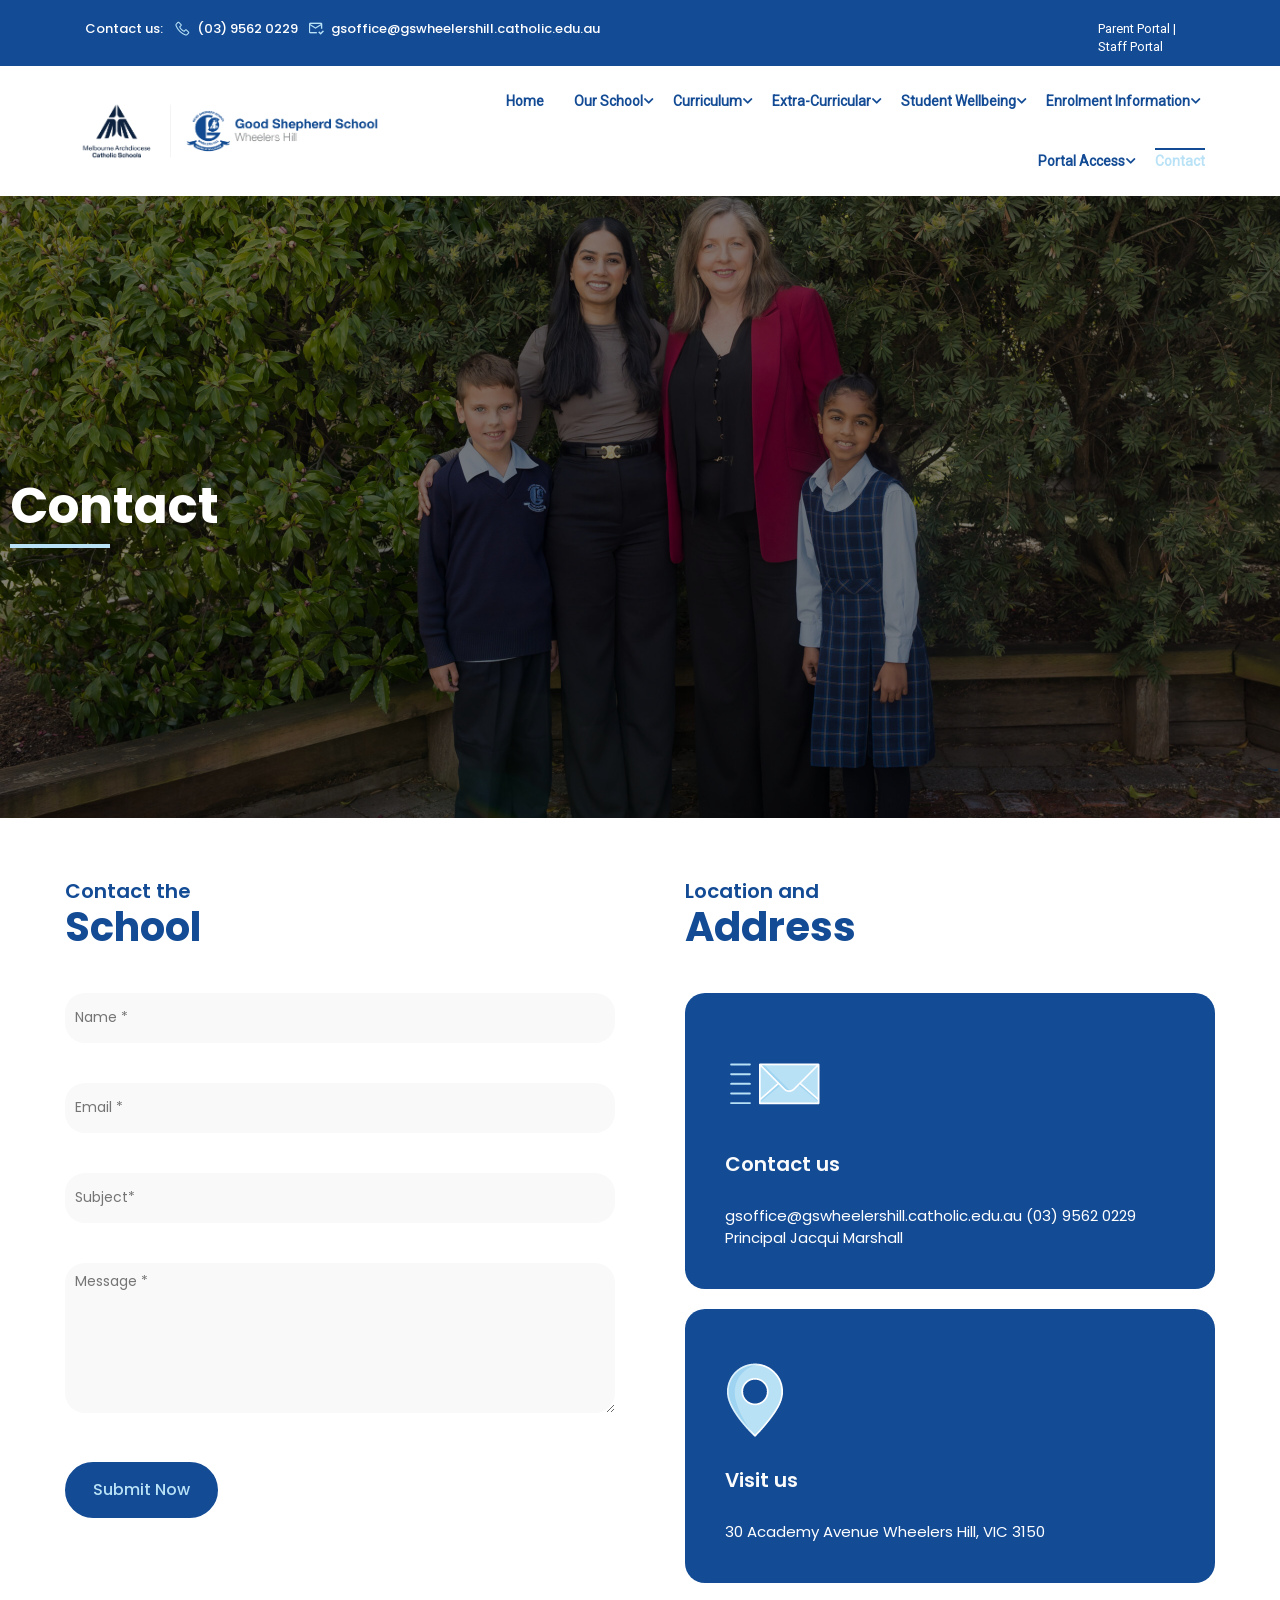
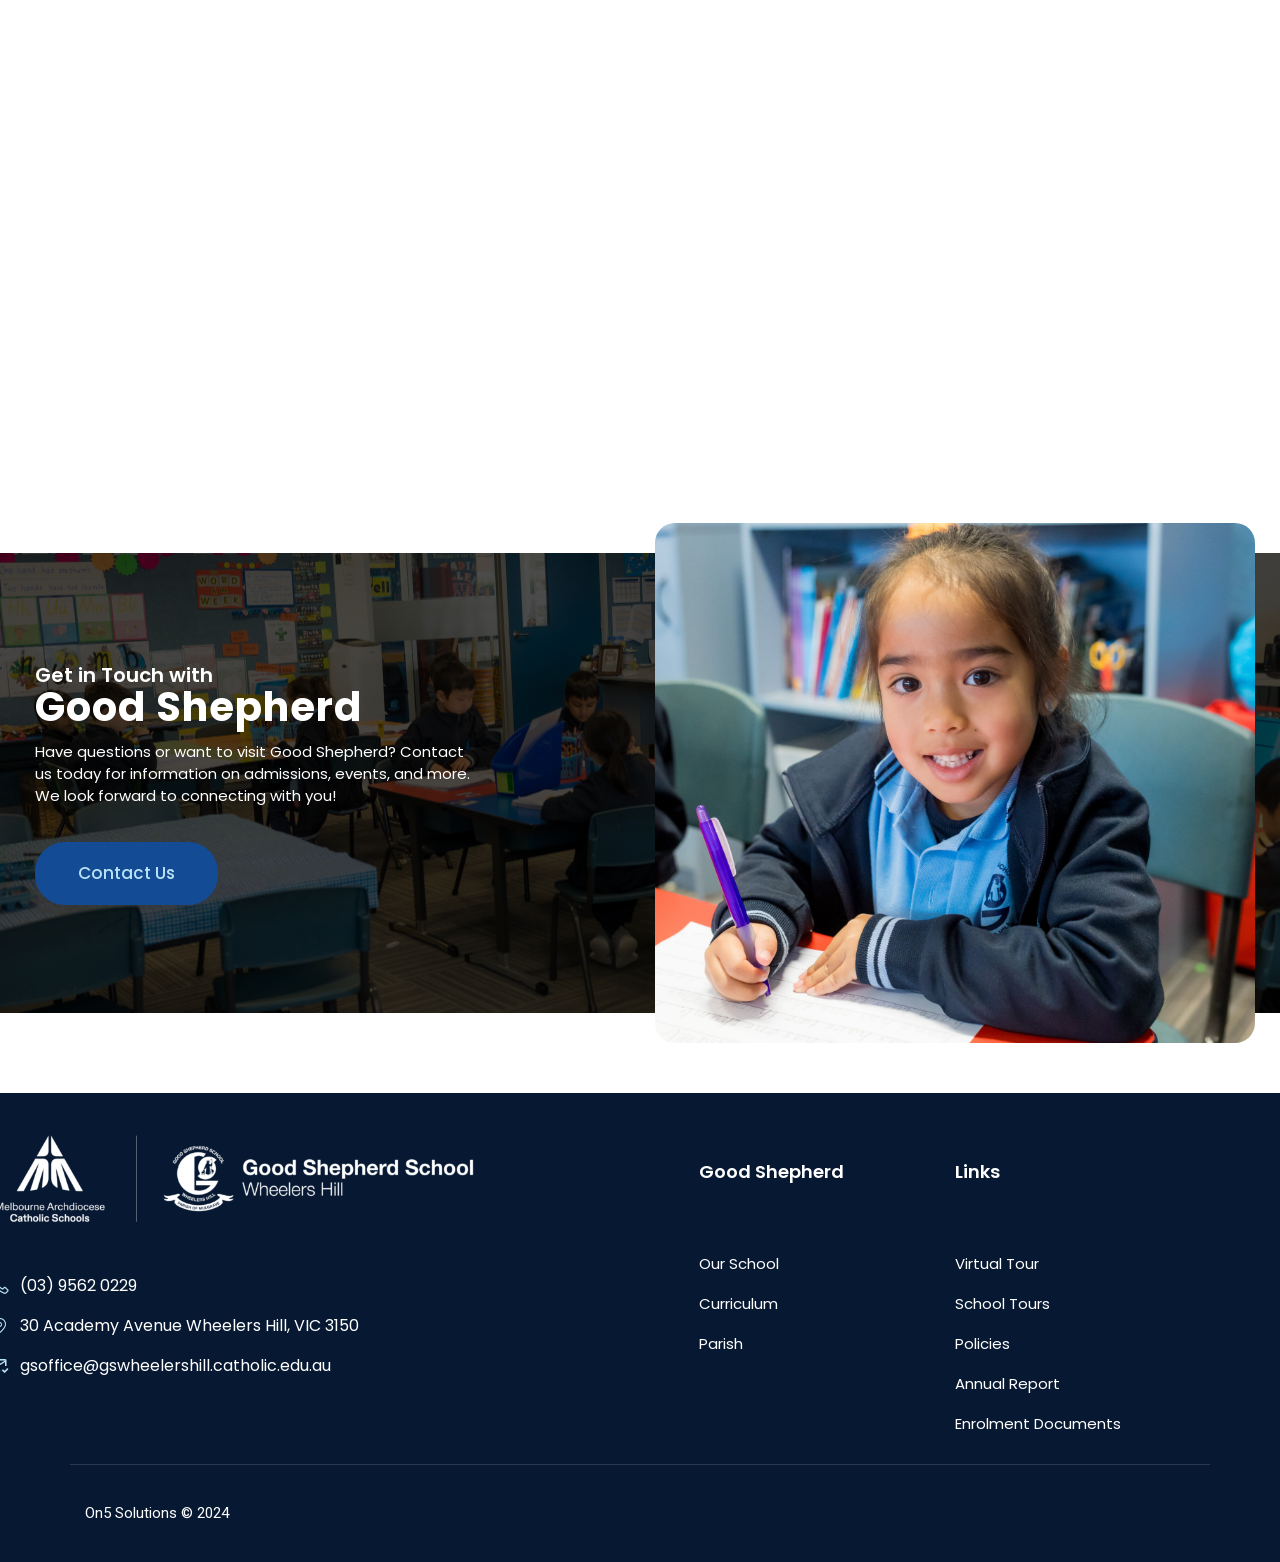
==== contact.html @ cb95f1cb "Good Shepherd PlainPress site: clean URLs, OTP admin, data-driven editor - 8 pages normalized to cle" ====
<!DOCTYPE html><html itemscope itemtype="#" lang="en-AU"><head><meta charset="UTF-8"><meta name="viewport" content="width=device-width, initial-scale=1"><link rel="profile" href="#"><link rel="pingback" href="#.php"><title>Contact &#8211; Good Shepherd Primary School</title><link rel="stylesheet" id="siteground-optimizer-combined-css-393fb88040d11cd6153a8e68733f4ab7" href="assets/downloaded/siteground-optimizer-combined-css-393fb88040d11cd6153a8e68733f4ab7-3c8d0ca4b7.css" media="all" /><meta name='robots' content='noindex, nofollow' /><link rel="alternate" type="application/rss+xml" title="Good Shepherd Primary School &raquo; Feed" href="#/" /><link rel="alternate" type="application/rss+xml" title="Good Shepherd Primary School &raquo; Comments Feed" href="#/feed/" /><link rel="alternate" title="oEmbed (JSON)" type="application/json+oembed" href="#/oembed/1.0/embed?url=https%3A%2F%2Fgoodshep.vic.edu.au%2Fcontact%2F" /><link rel="alternate" title="oEmbed (XML)" type="text/xml+oembed" href="#/oembed/1.0/embed?url=https%3A%2F%2Fgoodshep.vic.edu.au%2Fcontact%2F&#038;format=xml" /> <style id="wp-img-auto-sizes-contain-inline-css"> img:is([sizes=auto i],[sizes^="auto," i]){contain-intrinsic-size:3000px 1500px}
/*# sourceURL=wp-img-auto-sizes-contain-inline-css */ </style> <style id="classic-theme-styles-inline-css"> /*! This file is auto-generated */
.wp-block-button__link{color:#fff;background-color:#32373c;border-radius:9999px;box-shadow:none;text-decoration:none;padding:calc(.667em + 2px) calc(1.333em + 2px);font-size:1.125em}.wp-block-file__button{background:#32373c;color:#fff;text-decoration:none}
/*# sourceURL=/wp-includes/css/classic-themes.min.css */ </style> <style id="global-styles-inline-css"> :root{--wp--preset--aspect-ratio--square: 1;--wp--preset--aspect-ratio--4-3: 4/3;--wp--preset--aspect-ratio--3-4: 3/4;--wp--preset--aspect-ratio--3-2: 3/2;--wp--preset--aspect-ratio--2-3: 2/3;--wp--preset--aspect-ratio--16-9: 16/9;--wp--preset--aspect-ratio--9-16: 9/16;--wp--preset--color--black: #000000;--wp--preset--color--cyan-bluish-gray: #abb8c3;--wp--preset--color--white: #ffffff;--wp--preset--color--pale-pink: #f78da7;--wp--preset--color--vivid-red: #cf2e2e;--wp--preset--color--luminous-vivid-orange: #ff6900;--wp--preset--color--luminous-vivid-amber: #fcb900;--wp--preset--color--light-green-cyan: #7bdcb5;--wp--preset--color--vivid-green-cyan: #00d084;--wp--preset--color--pale-cyan-blue: #8ed1fc;--wp--preset--color--vivid-cyan-blue: #0693e3;--wp--preset--color--vivid-purple: #9b51e0;--wp--preset--color--primary: #134b95;--wp--preset--color--title: #333;--wp--preset--color--sub-title: #999;--wp--preset--color--border-input: #ddd;--wp--preset--gradient--vivid-cyan-blue-to-vivid-purple: linear-gradient(135deg,rgb(6,147,227) 0%,rgb(155,81,224) 100%);--wp--preset--gradient--light-green-cyan-to-vivid-green-cyan: linear-gradient(135deg,rgb(122,220,180) 0%,rgb(0,208,130) 100%);--wp--preset--gradient--luminous-vivid-amber-to-luminous-vivid-orange: linear-gradient(135deg,rgb(252,185,0) 0%,rgb(255,105,0) 100%);--wp--preset--gradient--luminous-vivid-orange-to-vivid-red: linear-gradient(135deg,rgb(255,105,0) 0%,rgb(207,46,46) 100%);--wp--preset--gradient--very-light-gray-to-cyan-bluish-gray: linear-gradient(135deg,rgb(238,238,238) 0%,rgb(169,184,195) 100%);--wp--preset--gradient--cool-to-warm-spectrum: linear-gradient(135deg,rgb(74,234,220) 0%,rgb(151,120,209) 20%,rgb(207,42,186) 40%,rgb(238,44,130) 60%,rgb(251,105,98) 80%,rgb(254,248,76) 100%);--wp--preset--gradient--blush-light-purple: linear-gradient(135deg,rgb(255,206,236) 0%,rgb(152,150,240) 100%);--wp--preset--gradient--blush-bordeaux: linear-gradient(135deg,rgb(254,205,165) 0%,rgb(254,45,45) 50%,rgb(107,0,62) 100%);--wp--preset--gradient--luminous-dusk: linear-gradient(135deg,rgb(255,203,112) 0%,rgb(199,81,192) 50%,rgb(65,88,208) 100%);--wp--preset--gradient--pale-ocean: linear-gradient(135deg,rgb(255,245,203) 0%,rgb(182,227,212) 50%,rgb(51,167,181) 100%);--wp--preset--gradient--electric-grass: linear-gradient(135deg,rgb(202,248,128) 0%,rgb(113,206,126) 100%);--wp--preset--gradient--midnight: linear-gradient(135deg,rgb(2,3,129) 0%,rgb(40,116,252) 100%);--wp--preset--font-size--small: 13px;--wp--preset--font-size--medium: 20px;--wp--preset--font-size--large: 28px;--wp--preset--font-size--x-large: 42px;--wp--preset--font-size--normal: 15px;--wp--preset--font-size--huge: 36px;--wp--preset--spacing--20: 0.44rem;--wp--preset--spacing--30: 0.67rem;--wp--preset--spacing--40: 1rem;--wp--preset--spacing--50: 1.5rem;--wp--preset--spacing--60: 2.25rem;--wp--preset--spacing--70: 3.38rem;--wp--preset--spacing--80: 5.06rem;--wp--preset--shadow--natural: 6px 6px 9px rgba(0, 0, 0, 0.2);--wp--preset--shadow--deep: 12px 12px 50px rgba(0, 0, 0, 0.4);--wp--preset--shadow--sharp: 6px 6px 0px rgba(0, 0, 0, 0.2);--wp--preset--shadow--outlined: 6px 6px 0px -3px rgb(255, 255, 255), 6px 6px rgb(0, 0, 0);--wp--preset--shadow--crisp: 6px 6px 0px rgb(0, 0, 0);}:where(body) { margin: 0; }:where(.is-layout-flex){gap: 0.5em;}:where(.is-layout-grid){gap: 0.5em;}body .is-layout-flex{display: flex;}.is-layout-flex{flex-wrap: wrap;align-items: center;}.is-layout-flex > :is(*, div){margin: 0;}body .is-layout-grid{display: grid;}.is-layout-grid > :is(*, div){margin: 0;}body{padding-top: 0px;padding-right: 0px;padding-bottom: 0px;padding-left: 0px;}:root :where(.wp-element-button, .wp-block-button__link){background-color: #32373c;border-width: 0;color: #fff;font-family: inherit;font-size: inherit;font-style: inherit;font-weight: inherit;letter-spacing: inherit;line-height: inherit;padding-top: calc(0.667em + 2px);padding-right: calc(1.333em + 2px);padding-bottom: calc(0.667em + 2px);padding-left: calc(1.333em + 2px);text-decoration: none;text-transform: inherit;}.has-black-color{color: var(--wp--preset--color--black) !important;}.has-cyan-bluish-gray-color{color: var(--wp--preset--color--cyan-bluish-gray) !important;}.has-white-color{color: var(--wp--preset--color--white) !important;}.has-pale-pink-color{color: var(--wp--preset--color--pale-pink) !important;}.has-vivid-red-color{color: var(--wp--preset--color--vivid-red) !important;}.has-luminous-vivid-orange-color{color: var(--wp--preset--color--luminous-vivid-orange) !important;}.has-luminous-vivid-amber-color{color: var(--wp--preset--color--luminous-vivid-amber) !important;}.has-light-green-cyan-color{color: var(--wp--preset--color--light-green-cyan) !important;}.has-vivid-green-cyan-color{color: var(--wp--preset--color--vivid-green-cyan) !important;}.has-pale-cyan-blue-color{color: var(--wp--preset--color--pale-cyan-blue) !important;}.has-vivid-cyan-blue-color{color: var(--wp--preset--color--vivid-cyan-blue) !important;}.has-vivid-purple-color{color: var(--wp--preset--color--vivid-purple) !important;}.has-primary-color{color: var(--wp--preset--color--primary) !important;}.has-title-color{color: var(--wp--preset--color--title) !important;}.has-sub-title-color{color: var(--wp--preset--color--sub-title) !important;}.has-border-input-color{color: var(--wp--preset--color--border-input) !important;}.has-black-background-color{background-color: var(--wp--preset--color--black) !important;}.has-cyan-bluish-gray-background-color{background-color: var(--wp--preset--color--cyan-bluish-gray) !important;}.has-white-background-color{background-color: var(--wp--preset--color--white) !important;}.has-pale-pink-background-color{background-color: var(--wp--preset--color--pale-pink) !important;}.has-vivid-red-background-color{background-color: var(--wp--preset--color--vivid-red) !important;}.has-luminous-vivid-orange-background-color{background-color: var(--wp--preset--color--luminous-vivid-orange) !important;}.has-luminous-vivid-amber-background-color{background-color: var(--wp--preset--color--luminous-vivid-amber) !important;}.has-light-green-cyan-background-color{background-color: var(--wp--preset--color--light-green-cyan) !important;}.has-vivid-green-cyan-background-color{background-color: var(--wp--preset--color--vivid-green-cyan) !important;}.has-pale-cyan-blue-background-color{background-color: var(--wp--preset--color--pale-cyan-blue) !important;}.has-vivid-cyan-blue-background-color{background-color: var(--wp--preset--color--vivid-cyan-blue) !important;}.has-vivid-purple-background-color{background-color: var(--wp--preset--color--vivid-purple) !important;}.has-primary-background-color{background-color: var(--wp--preset--color--primary) !important;}.has-title-background-color{background-color: var(--wp--preset--color--title) !important;}.has-sub-title-background-color{background-color: var(--wp--preset--color--sub-title) !important;}.has-border-input-background-color{background-color: var(--wp--preset--color--border-input) !important;}.has-black-border-color{border-color: var(--wp--preset--color--black) !important;}.has-cyan-bluish-gray-border-color{border-color: var(--wp--preset--color--cyan-bluish-gray) !important;}.has-white-border-color{border-color: var(--wp--preset--color--white) !important;}.has-pale-pink-border-color{border-color: var(--wp--preset--color--pale-pink) !important;}.has-vivid-red-border-color{border-color: var(--wp--preset--color--vivid-red) !important;}.has-luminous-vivid-orange-border-color{border-color: var(--wp--preset--color--luminous-vivid-orange) !important;}.has-luminous-vivid-amber-border-color{border-color: var(--wp--preset--color--luminous-vivid-amber) !important;}.has-light-green-cyan-border-color{border-color: var(--wp--preset--color--light-green-cyan) !important;}.has-vivid-green-cyan-border-color{border-color: var(--wp--preset--color--vivid-green-cyan) !important;}.has-pale-cyan-blue-border-color{border-color: var(--wp--preset--color--pale-cyan-blue) !important;}.has-vivid-cyan-blue-border-color{border-color: var(--wp--preset--color--vivid-cyan-blue) !important;}.has-vivid-purple-border-color{border-color: var(--wp--preset--color--vivid-purple) !important;}.has-primary-border-color{border-color: var(--wp--preset--color--primary) !important;}.has-title-border-color{border-color: var(--wp--preset--color--title) !important;}.has-sub-title-border-color{border-color: var(--wp--preset--color--sub-title) !important;}.has-border-input-border-color{border-color: var(--wp--preset--color--border-input) !important;}.has-vivid-cyan-blue-to-vivid-purple-gradient-background{background: var(--wp--preset--gradient--vivid-cyan-blue-to-vivid-purple) !important;}.has-light-green-cyan-to-vivid-green-cyan-gradient-background{background: var(--wp--preset--gradient--light-green-cyan-to-vivid-green-cyan) !important;}.has-luminous-vivid-amber-to-luminous-vivid-orange-gradient-background{background: var(--wp--preset--gradient--luminous-vivid-amber-to-luminous-vivid-orange) !important;}.has-luminous-vivid-orange-to-vivid-red-gradient-background{background: var(--wp--preset--gradient--luminous-vivid-orange-to-vivid-red) !important;}.has-very-light-gray-to-cyan-bluish-gray-gradient-background{background: var(--wp--preset--gradient--very-light-gray-to-cyan-bluish-gray) !important;}.has-cool-to-warm-spectrum-gradient-background{background: var(--wp--preset--gradient--cool-to-warm-spectrum) !important;}.has-blush-light-purple-gradient-background{background: var(--wp--preset--gradient--blush-light-purple) !important;}.has-blush-bordeaux-gradient-background{background: var(--wp--preset--gradient--blush-bordeaux) !important;}.has-luminous-dusk-gradient-background{background: var(--wp--preset--gradient--luminous-dusk) !important;}.has-pale-ocean-gradient-background{background: var(--wp--preset--gradient--pale-ocean) !important;}.has-electric-grass-gradient-background{background: var(--wp--preset--gradient--electric-grass) !important;}.has-midnight-gradient-background{background: var(--wp--preset--gradient--midnight) !important;}.has-small-font-size{font-size: var(--wp--preset--font-size--small) !important;}.has-medium-font-size{font-size: var(--wp--preset--font-size--medium) !important;}.has-large-font-size{font-size: var(--wp--preset--font-size--large) !important;}.has-x-large-font-size{font-size: var(--wp--preset--font-size--x-large) !important;}.has-normal-font-size{font-size: var(--wp--preset--font-size--normal) !important;}.has-huge-font-size{font-size: var(--wp--preset--font-size--huge) !important;}
:root :where(.wp-block-icon svg){width: 24px;}
:where(.wp-block-post-template.is-layout-flex){gap: 1.25em;}:where(.wp-block-post-template.is-layout-grid){gap: 1.25em;}
:where(.wp-block-term-template.is-layout-flex){gap: 1.25em;}:where(.wp-block-term-template.is-layout-grid){gap: 1.25em;}
:where(.wp-block-columns.is-layout-flex){gap: 2em;}:where(.wp-block-columns.is-layout-grid){gap: 2em;}
:root :where(.wp-block-pullquote){font-size: 1.5em;line-height: 1.6;}
/*# sourceURL=global-styles-inline-css */ </style> <style id="elementor-frontend-inline-css"> .elementor-kit-8941{--e-global-color-primary:#134B95;--e-global-color-secondary:#B9E2F6;--e-global-color-text:#000000;--e-global-color-accent:#0F2F5A;--e-global-color-4588661:#A59130;--e-global-color-5f782af:#FFFFFF;--e-global-color-6b28c0b:#000000;--e-global-color-aac5579:#185FAF;}.elementor-kit-8941 e-page-transition{background-color:#FFBC7D;}.elementor-section.elementor-section-boxed > .elementor-container{max-width:1170px;}.e-con{--container-max-width:1170px;}.elementor-widget:not(:last-child){margin-block-end:20px;}.elementor-element{--widgets-spacing:20px 20px;--widgets-spacing-row:20px;--widgets-spacing-column:20px;}{}h1.entry-title{display:var(--page-title-display);}@media(max-width:1024px){.elementor-section.elementor-section-boxed > .elementor-container{max-width:1024px;}.e-con{--container-max-width:1024px;}}@media(max-width:767px){.elementor-section.elementor-section-boxed > .elementor-container{max-width:767px;}.e-con{--container-max-width:767px;}}
.elementor-17527 .elementor-element.elementor-element-d9115ff{--display:flex;--flex-direction:column;--container-widget-width:100%;--container-widget-height:initial;--container-widget-flex-grow:0;--container-widget-align-self:initial;--flex-wrap-mobile:wrap;--overlay-opacity:0.5;}.elementor-17527 .elementor-element.elementor-element-d9115ff:not(.elementor-motion-effects-element-type-background), .elementor-17527 .elementor-element.elementor-element-d9115ff > .elementor-motion-effects-container > .elementor-motion-effects-layer{background-image:url("assets/downloaded/contact-us-scaled-554a78ff8e.jpg");background-position:0px -122px;background-size:cover;}.elementor-17527 .elementor-element.elementor-element-d9115ff::before, .elementor-17527 .elementor-element.elementor-element-d9115ff > .elementor-background-video-container::before, .elementor-17527 .elementor-element.elementor-element-d9115ff > .e-con-inner > .elementor-background-video-container::before, .elementor-17527 .elementor-element.elementor-element-d9115ff > .elementor-background-slideshow::before, .elementor-17527 .elementor-element.elementor-element-d9115ff > .e-con-inner > .elementor-background-slideshow::before, .elementor-17527 .elementor-element.elementor-element-d9115ff > .elementor-motion-effects-container > .elementor-motion-effects-layer::before{background-color:#000000;--background-overlay:'';}.elementor-17527 .elementor-element.elementor-element-75bba61 > .elementor-widget-container{margin:0px 0px 260px 0px;padding:260px 0px 0px 0px;}.elementor-17527 .elementor-element.elementor-element-75bba61 .sc_heading .title{font-family:"Poppins", Sans-serif;font-size:50px;font-weight:700;}.elementor-17527 .elementor-element.elementor-element-75bba61 .sc_heading .title,.elementor-17527 .elementor-element.elementor-element-75bba61 .sc_heading .clone{color:#FFFFFF;}.elementor-17527 .elementor-element.elementor-element-75bba61 .sc_heading .title .thim-color{color:#C72027;}.elementor-17527 .elementor-element.elementor-element-75bba61 .sc_heading .line{width:100px;height:4px;background-color:var( --e-global-color-secondary );}.elementor-17527 .elementor-element.elementor-element-2af9aac{--display:flex;--flex-direction:row;--container-widget-width:initial;--container-widget-height:100%;--container-widget-flex-grow:1;--container-widget-align-self:stretch;--flex-wrap-mobile:wrap;--gap:0px 50px;--row-gap:0px;--column-gap:50px;--margin-top:40px;--margin-bottom:0px;--margin-left:0px;--margin-right:0px;}.elementor-17527 .elementor-element.elementor-element-462f353{--display:flex;--flex-direction:column;--container-widget-width:100%;--container-widget-height:initial;--container-widget-flex-grow:0;--container-widget-align-self:initial;--flex-wrap-mobile:wrap;}.elementor-17527 .elementor-element.elementor-element-462f353.e-con{--flex-grow:0;--flex-shrink:0;}.elementor-widget-heading .elementor-heading-title{line-height:var( --e-global-typography-primary-line-height );color:var( --e-global-color-primary );}.elementor-17527 .elementor-element.elementor-element-828029a .elementor-heading-title{font-family:"Poppins", Sans-serif;font-size:20px;font-weight:600;line-height:1.3em;}.elementor-17527 .elementor-element.elementor-element-a2f0b1f > .elementor-widget-container{margin:-23px 0px 20px 0px;}.elementor-17527 .elementor-element.elementor-element-a2f0b1f .elementor-heading-title{font-family:"Poppins", Sans-serif;font-size:40px;font-weight:700;line-height:1.3em;color:var( --e-global-color-primary );}.elementor-17527 .elementor-element.elementor-element-86a629c .jeg-elementor-kit.jkit-contact-form-7{text-align:left;}.elementor-17527 .elementor-element.elementor-element-86a629c .jeg-elementor-kit.jkit-contact-form-7 form label{text-align:left;max-width:380px;}.elementor-17527 .elementor-element.elementor-element-86a629c .jeg-elementor-kit.jkit-contact-form-7 form input:not([type=submit]):not([type=checkbox]):not([type=radio]), .elementor-17527 .elementor-element.elementor-element-86a629c .jeg-elementor-kit.jkit-contact-form-7 form select{height:50px;}.elementor-17527 .elementor-element.elementor-element-86a629c .jeg-elementor-kit.jkit-contact-form-7 form textarea{height:150px;}.elementor-17527 .elementor-element.elementor-element-86a629c .jeg-elementor-kit.jkit-contact-form-7 form input:not([type=submit]):not([type=checkbox]):not([type=radio])::placeholder, .elementor-17527 .elementor-element.elementor-element-86a629c .jeg-elementor-kit.jkit-contact-form-7 form textarea::placeholder, .elementor-17527 .elementor-element.elementor-element-86a629c .jeg-elementor-kit.jkit-contact-form-7 form select::placeholder{font-size:14px;}.elementor-17527 .elementor-element.elementor-element-e43db11{--display:flex;--flex-direction:column;--container-widget-width:100%;--container-widget-height:initial;--container-widget-flex-grow:0;--container-widget-align-self:initial;--flex-wrap-mobile:wrap;}.elementor-17527 .elementor-element.elementor-element-8fc7cde > .elementor-widget-container{margin:0px 0px 0px 0px;}.elementor-17527 .elementor-element.elementor-element-8fc7cde{text-align:start;}.elementor-17527 .elementor-element.elementor-element-8fc7cde .elementor-heading-title{font-family:"Poppins", Sans-serif;font-size:20px;font-weight:600;line-height:1.3em;}.elementor-17527 .elementor-element.elementor-element-254738e > .elementor-widget-container{margin:-23px 0px 20px 0px;}.elementor-17527 .elementor-element.elementor-element-254738e{text-align:start;}.elementor-17527 .elementor-element.elementor-element-254738e .elementor-heading-title{font-family:"Poppins", Sans-serif;font-size:40px;font-weight:700;line-height:1.3em;}.elementor-17527 .elementor-element.elementor-element-0c7209b.jkit-equal-height-enable, .elementor-17527 .elementor-element.elementor-element-0c7209b.jkit-equal-height-enable .elementor-widget-container, .elementor-17527 .elementor-element.elementor-element-0c7209b.jkit-equal-height-enable .jeg-elementor-kit.jkit-icon-box, .elementor-17527 .elementor-element.elementor-element-0c7209b.jkit-equal-height-enable .jeg-elementor-kit.jkit-icon-box .jkit-icon-box-wrapper{height:100%;}.elementor-17527 .elementor-element.elementor-element-0c7209b .jeg-elementor-kit.jkit-icon-box .jkit-icon-box-wrapper{background-color:var( --e-global-color-primary );text-align:left;padding:40px 40px 40px 40px;border-style:solid;border-width:0px 0px 0px 0px;border-color:#DDDDDD;border-radius:20px 20px 20px 20px;}.elementor-17527 .elementor-element.elementor-element-0c7209b .jeg-elementor-kit.jkit-icon-box .title{margin:15px 0px 10px 0px;color:#FBFBFB;font-family:"Poppins", Sans-serif;font-size:20px;font-weight:600;}.elementor-17527 .elementor-element.elementor-element-0c7209b .jeg-elementor-kit.jkit-icon-box .icon-box.icon-box-body .icon-box-description{color:#FFFFFF;font-family:"Poppins", Sans-serif;font-size:15px;font-weight:400;line-height:22px;margin:25px 0px 0px 0px;}.elementor-17527 .elementor-element.elementor-element-0c7209b .jeg-elementor-kit.jkit-icon-box .hover-watermark i{font-size:100px;}.elementor-17527 .elementor-element.elementor-element-0c7209b .jeg-elementor-kit.jkit-icon-box .hover-watermark svg{width:100px;}.elementor-17527 .elementor-element.elementor-element-0c7209b .jeg-elementor-kit.jkit-icon-box .icon-box > .icon{color:var( --e-global-color-secondary );margin:0px 0px 20px 0px;height:80px;width:100px;}.elementor-17527 .elementor-element.elementor-element-0c7209b .jeg-elementor-kit.jkit-icon-box .icon-box > .icon svg{fill:var( --e-global-color-secondary );width:60px;}.elementor-17527 .elementor-element.elementor-element-0c7209b .jeg-elementor-kit.jkit-icon-box .icon-box > .icon i{font-size:60px;}.elementor-17527 .elementor-element.elementor-element-c9ad753.jkit-equal-height-enable, .elementor-17527 .elementor-element.elementor-element-c9ad753.jkit-equal-height-enable .elementor-widget-container, .elementor-17527 .elementor-element.elementor-element-c9ad753.jkit-equal-height-enable .jeg-elementor-kit.jkit-icon-box, .elementor-17527 .elementor-element.elementor-element-c9ad753.jkit-equal-height-enable .jeg-elementor-kit.jkit-icon-box .jkit-icon-box-wrapper{height:100%;}.elementor-17527 .elementor-element.elementor-element-c9ad753 .jeg-elementor-kit.jkit-icon-box .jkit-icon-box-wrapper{background-color:var( --e-global-color-primary );text-align:left;padding:40px 40px 40px 40px;border-style:solid;border-width:0px 0px 0px 0px;border-color:#DDDDDD;border-radius:20px 20px 20px 20px;}.elementor-17527 .elementor-element.elementor-element-c9ad753 .jeg-elementor-kit.jkit-icon-box .title{margin:15px 0px 10px 0px;color:#FBFBFB;font-family:"Poppins", Sans-serif;font-size:20px;font-weight:600;}.elementor-17527 .elementor-element.elementor-element-c9ad753 .jeg-elementor-kit.jkit-icon-box .icon-box.icon-box-body .icon-box-description{color:#FFFFFF;font-family:"Poppins", Sans-serif;font-size:15px;font-weight:400;line-height:22px;margin:25px 0px 0px 0px;}.elementor-17527 .elementor-element.elementor-element-c9ad753 .jeg-elementor-kit.jkit-icon-box .hover-watermark i{font-size:100px;}.elementor-17527 .elementor-element.elementor-element-c9ad753 .jeg-elementor-kit.jkit-icon-box .hover-watermark svg{width:100px;}.elementor-17527 .elementor-element.elementor-element-c9ad753 .jeg-elementor-kit.jkit-icon-box .icon-box > .icon{color:var( --e-global-color-secondary );margin:0px 0px 20px -20px;height:80px;width:100px;}.elementor-17527 .elementor-element.elementor-element-c9ad753 .jeg-elementor-kit.jkit-icon-box .icon-box > .icon svg{fill:var( --e-global-color-secondary );width:60px;}.elementor-17527 .elementor-element.elementor-element-c9ad753 .jeg-elementor-kit.jkit-icon-box .icon-box > .icon i{font-size:60px;}.elementor-17527 .elementor-element.elementor-element-443198b{--display:flex;--flex-direction:column;--container-widget-width:100%;--container-widget-height:initial;--container-widget-flex-grow:0;--container-widget-align-self:initial;--flex-wrap-mobile:wrap;--margin-top:30px;--margin-bottom:30px;--margin-left:0px;--margin-right:0px;}.elementor-17527 .elementor-element.elementor-element-20aa3ee iframe{height:400px;}.elementor-17527 .elementor-element.elementor-element-4a8032b:not(.elementor-motion-effects-element-type-background), .elementor-17527 .elementor-element.elementor-element-4a8032b > .elementor-motion-effects-container > .elementor-motion-effects-layer{background-color:#4B4B4B00;background-image:url("assets/downloaded/GetInTouchBanner-scaled-da0276856e.jpg");background-position:center center;background-repeat:no-repeat;background-size:cover;}.elementor-17527 .elementor-element.elementor-element-4a8032b > .elementor-background-overlay{background-color:#000000;opacity:0.7;transition:background 0.3s, border-radius 0.3s, opacity 0.3s;}.elementor-17527 .elementor-element.elementor-element-4a8032b > .elementor-container{max-width:1250px;}.elementor-17527 .elementor-element.elementor-element-4a8032b{transition:background 0.3s, border 0.3s, border-radius 0.3s, box-shadow 0.3s;margin-top:100px;margin-bottom:80px;padding:0px 0px 0px 0px;}.elementor-bc-flex-widget .elementor-17527 .elementor-element.elementor-element-f31a4a2.elementor-column .elementor-widget-wrap{align-items:center;}.elementor-17527 .elementor-element.elementor-element-f31a4a2.elementor-column.elementor-element[data-element_type="column"] > .elementor-widget-wrap.elementor-element-populated{align-content:center;align-items:center;}.elementor-17527 .elementor-element.elementor-element-f31a4a2 > .elementor-element-populated{margin:10px 120px 10px 10px;--e-column-margin-right:120px;--e-column-margin-left:10px;}.elementor-17527 .elementor-element.elementor-element-539281d > .elementor-widget-container{margin:0px 0px -15px 0px;}.elementor-17527 .elementor-element.elementor-element-539281d{text-align:start;}.elementor-17527 .elementor-element.elementor-element-539281d .elementor-heading-title{font-family:"Poppins", Sans-serif;font-size:20px;font-weight:600;color:var( --e-global-color-5f782af );}.elementor-17527 .elementor-element.elementor-element-04a7274 > .elementor-widget-container{margin:0px 0px 0px 0px;}.elementor-17527 .elementor-element.elementor-element-04a7274{text-align:start;}.elementor-17527 .elementor-element.elementor-element-04a7274 .elementor-heading-title{font-family:"Poppins", Sans-serif;font-size:40px;font-weight:700;letter-spacing:1.1px;color:var( --e-global-color-5f782af );}.elementor-widget-text-editor{font-weight:var( --e-global-typography-text-font-weight );color:var( --e-global-color-text );}.elementor-widget-text-editor.elementor-drop-cap-view-stacked .elementor-drop-cap{background-color:var( --e-global-color-primary );}.elementor-widget-text-editor.elementor-drop-cap-view-framed .elementor-drop-cap, .elementor-widget-text-editor.elementor-drop-cap-view-default .elementor-drop-cap{color:var( --e-global-color-primary );border-color:var( --e-global-color-primary );}.elementor-17527 .elementor-element.elementor-element-f870f15{text-align:start;font-family:"Poppins", Sans-serif;font-size:15px;font-weight:400;line-height:22px;color:var( --e-global-color-5f782af );}.elementor-widget-button .elementor-button{background-color:var( --e-global-color-accent );}.elementor-17527 .elementor-element.elementor-element-f430261 .elementor-button{background-color:var( --e-global-color-primary );font-family:"Poppins", Sans-serif;font-size:17px;font-weight:500;fill:var( --e-global-color-secondary );color:var( --e-global-color-secondary );border-style:solid;border-width:3px 3px 3px 3px;border-color:var( --e-global-color-primary );border-radius:30px 30px 30px 30px;padding:20px 40px 20px 40px;}.elementor-17527 .elementor-element.elementor-element-f430261 .elementor-button:hover, .elementor-17527 .elementor-element.elementor-element-f430261 .elementor-button:focus{background-color:var( --e-global-color-secondary );color:var( --e-global-color-primary );}.elementor-17527 .elementor-element.elementor-element-f430261 > .elementor-widget-container{padding:15px 0px 0px 0px;}.elementor-17527 .elementor-element.elementor-element-f430261 .elementor-button:hover svg, .elementor-17527 .elementor-element.elementor-element-f430261 .elementor-button:focus svg{fill:var( --e-global-color-primary );}.elementor-17527 .elementor-element.elementor-element-8598b31 > .elementor-element-populated{transition:background 0.3s, border 0.3s, border-radius 0.3s, box-shadow 0.3s;margin:-30px 10px -30px 40px;--e-column-margin-right:10px;--e-column-margin-left:40px;padding:0px 0px 0px 0px;}.elementor-17527 .elementor-element.elementor-element-8598b31 > .elementor-element-populated > .elementor-background-overlay{transition:background 0.3s, border-radius 0.3s, opacity 0.3s;}.elementor-17527 .elementor-element.elementor-element-5b746a5{margin-top:0px;margin-bottom:0px;z-index:3;}.elementor-17527 .elementor-element.elementor-element-48ab572:not(.elementor-motion-effects-element-type-background) > .elementor-widget-wrap, .elementor-17527 .elementor-element.elementor-element-48ab572 > .elementor-widget-wrap > .elementor-motion-effects-container > .elementor-motion-effects-layer{background-image:url("assets/downloaded/GetInTouchBanner_SmallerTile-scaled-f72836dd6a.jpg");background-position:center right;background-repeat:no-repeat;background-size:cover;}.elementor-17527 .elementor-element.elementor-element-48ab572 > .elementor-element-populated >  .elementor-background-overlay{opacity:0.76;}.elementor-17527 .elementor-element.elementor-element-48ab572 > .elementor-element-populated, .elementor-17527 .elementor-element.elementor-element-48ab572 > .elementor-element-populated > .elementor-background-overlay, .elementor-17527 .elementor-element.elementor-element-48ab572 > .elementor-background-slideshow{border-radius:20px 20px 20px 20px;}.elementor-17527 .elementor-element.elementor-element-48ab572 > .elementor-element-populated{transition:background 0.3s, border 0.3s, border-radius 0.3s, box-shadow 0.3s;padding:100px 70px 100px 70px;}.elementor-17527 .elementor-element.elementor-element-48ab572 > .elementor-element-populated > .elementor-background-overlay{transition:background 0.3s, border-radius 0.3s, opacity 0.3s;}.elementor-17527 .elementor-element.elementor-element-e7f4d9e{--spacer-size:320px;}@media(min-width:768px){.elementor-17527 .elementor-element.elementor-element-d9115ff{--content-width:1275px;}.elementor-17527 .elementor-element.elementor-element-462f353{--width:48.729%;}.elementor-17527 .elementor-element.elementor-element-e43db11{--width:50%;}.elementor-17527 .elementor-element.elementor-element-f31a4a2{width:47.982%;}.elementor-17527 .elementor-element.elementor-element-8598b31{width:52.018%;}}@media(max-width:1024px) and (min-width:768px){.elementor-17527 .elementor-element.elementor-element-f31a4a2{width:100%;}.elementor-17527 .elementor-element.elementor-element-8598b31{width:100%;}}@media(max-width:1024px){.elementor-17527 .elementor-element.elementor-element-d9115ff:not(.elementor-motion-effects-element-type-background), .elementor-17527 .elementor-element.elementor-element-d9115ff > .elementor-motion-effects-container > .elementor-motion-effects-layer{background-position:0px 0px;}.elementor-widget-heading .elementor-heading-title{line-height:var( --e-global-typography-primary-line-height );}.elementor-17527 .elementor-element.elementor-element-4a8032b{margin-top:0px;margin-bottom:0px;padding:0px 10px 80px 10px;}.elementor-17527 .elementor-element.elementor-element-f31a4a2 > .elementor-element-populated{margin:30px 0px 0px 0px;--e-column-margin-right:0px;--e-column-margin-left:0px;padding:40px 40px 0px 10px;}.elementor-17527 .elementor-element.elementor-element-539281d{text-align:center;}.elementor-17527 .elementor-element.elementor-element-04a7274{text-align:center;}.elementor-17527 .elementor-element.elementor-element-f870f15 > .elementor-widget-container{padding:0% 0% 0% 0%;}.elementor-17527 .elementor-element.elementor-element-f870f15{text-align:center;}.elementor-17527 .elementor-element.elementor-element-8598b31 > .elementor-element-populated{margin:-40px 10px 0px 10px;--e-column-margin-right:10px;--e-column-margin-left:10px;}.elementor-17527 .elementor-element.elementor-element-5b746a5{margin-top:0px;margin-bottom:0px;}.elementor-17527 .elementor-element.elementor-element-48ab572 > .elementor-element-populated{padding:80px 0px 80px 0px;}}@media(max-width:767px){.elementor-17527 .elementor-element.elementor-element-d9115ff:not(.elementor-motion-effects-element-type-background), .elementor-17527 .elementor-element.elementor-element-d9115ff > .elementor-motion-effects-container > .elementor-motion-effects-layer{background-position:-337px 0px;}.elementor-17527 .elementor-element.elementor-element-75bba61 > .elementor-widget-container{margin:137px 0px 137px 12px;padding:150px 0px 150px 0px;}.elementor-17527 .elementor-element.elementor-element-75bba61 .sc_heading .title{font-size:35px;}.elementor-widget-heading .elementor-heading-title{line-height:var( --e-global-typography-primary-line-height );}.elementor-17527 .elementor-element.elementor-element-828029a .elementor-heading-title{font-size:18px;}.elementor-17527 .elementor-element.elementor-element-a2f0b1f .elementor-heading-title{font-size:35px;}.elementor-17527 .elementor-element.elementor-element-e43db11{--flex-direction:column;--container-widget-width:100%;--container-widget-height:initial;--container-widget-flex-grow:0;--container-widget-align-self:initial;--flex-wrap-mobile:wrap;--flex-wrap:nowrap;}.elementor-17527 .elementor-element.elementor-element-8fc7cde > .elementor-widget-container{margin:40px 0px 0px 0px;}.elementor-17527 .elementor-element.elementor-element-8fc7cde .elementor-heading-title{font-size:18px;}.elementor-17527 .elementor-element.elementor-element-254738e .elementor-heading-title{font-size:35px;}.elementor-17527 .elementor-element.elementor-element-0c7209b > .elementor-widget-container{margin:0px 0px 0px 0px;padding:0px 0px 0px 0px;}.elementor-17527 .elementor-element.elementor-element-0c7209b .jeg-elementor-kit.jkit-icon-box .jkit-icon-box-wrapper{padding:40px 30px 30px 30px;}.elementor-17527 .elementor-element.elementor-element-0c7209b .jeg-elementor-kit.jkit-icon-box .title{font-size:18px;}.elementor-17527 .elementor-element.elementor-element-0c7209b .jeg-elementor-kit.jkit-icon-box .icon-box.icon-box-body .icon-box-description{font-size:13px;line-height:17px;}.elementor-17527 .elementor-element.elementor-element-0c7209b .jeg-elementor-kit.jkit-icon-box .icon-box > .icon i{font-size:45px;}.elementor-17527 .elementor-element.elementor-element-0c7209b .jeg-elementor-kit.jkit-icon-box .icon-box > .icon svg{width:45px;}.elementor-17527 .elementor-element.elementor-element-0c7209b .jeg-elementor-kit.jkit-icon-box .icon-box > .icon{margin:0px 0px 5px 0px;height:50px;width:50px;}.elementor-17527 .elementor-element.elementor-element-c9ad753 .jeg-elementor-kit.jkit-icon-box .jkit-icon-box-wrapper{padding:40px 30px 30px 30px;}.elementor-17527 .elementor-element.elementor-element-c9ad753 .jeg-elementor-kit.jkit-icon-box .title{font-size:18px;}.elementor-17527 .elementor-element.elementor-element-c9ad753 .jeg-elementor-kit.jkit-icon-box .icon-box.icon-box-body .icon-box-description{font-size:13px;line-height:17px;}.elementor-17527 .elementor-element.elementor-element-c9ad753 .jeg-elementor-kit.jkit-icon-box .icon-box > .icon i{font-size:45px;}.elementor-17527 .elementor-element.elementor-element-c9ad753 .jeg-elementor-kit.jkit-icon-box .icon-box > .icon svg{width:45px;}.elementor-17527 .elementor-element.elementor-element-c9ad753 .jeg-elementor-kit.jkit-icon-box .icon-box > .icon{margin:0px 0px 5px 0px;height:50px;width:50px;}.elementor-17527 .elementor-element.elementor-element-4a8032b{padding:0px 0px 60px 0px;}.elementor-17527 .elementor-element.elementor-element-f31a4a2 > .elementor-element-populated{margin:20px 0px 0px 0px;--e-column-margin-right:0px;--e-column-margin-left:0px;padding:40px 20px 0px 20px;}.elementor-17527 .elementor-element.elementor-element-539281d .elementor-heading-title{font-size:18px;}.elementor-17527 .elementor-element.elementor-element-04a7274 .elementor-heading-title{font-size:35px;}.elementor-17527 .elementor-element.elementor-element-f870f15 > .elementor-widget-container{padding:0px 0px 0px 0px;}.elementor-17527 .elementor-element.elementor-element-f870f15{font-size:13px;line-height:17px;}.elementor-17527 .elementor-element.elementor-element-f430261 .elementor-button{font-size:13px;padding:15px 30px 15px 30px;}.elementor-17527 .elementor-element.elementor-element-8598b31 > .elementor-element-populated{margin:-20px 15px 0px 15px;--e-column-margin-right:15px;--e-column-margin-left:15px;}.elementor-17527 .elementor-element.elementor-element-48ab572 > .elementor-element-populated{margin:40px 0px 0px 0px;--e-column-margin-right:0px;--e-column-margin-left:0px;padding:60px 0px 60px 0px;}.elementor-17527 .elementor-element.elementor-element-e7f4d9e{--spacer-size:110px;}}
@media (min-width: 1025px) {.elementor-element.elementor-element-c9ad753 .jeg-elementor-kit.jkit-icon-box .jkit-icon-box-wrapper { display: block } }@media (min-width: 1025px) {.elementor-element.elementor-element-c9ad753 .jeg-elementor-kit.jkit-icon-box .jkit-icon-box-wrapper .icon-box.icon-box-header { margin-right: unset; margin-left: unset; } }
/*# sourceURL=elementor-frontend-inline-css */ </style> <style id="thim-style-inline-css"> :root{--thim-body-primary-color:#134b95;--thim-body-secondary-color:#b9e2f6;--thim-button-text-color:#333;--thim-button-hover-color:#b9e2f6;--thim-border-color:#eee;--top-info-course-background_color:#273044;--top-info-course-text_color:#fff;--thim-footer-font-title-variant:regular;--thim-footer-font-title-font-size:20px;--thim-footer-font-title-line-height:40px;--thim-footer-font-title-text-transform:none;--thim-top-heading-title-align:left;--thim-top-heading-title-font-size-desktop:40px;--thim-top-heading-title-font-size-mobile:30px;--thim-top-heading-title-font-text-transform:none;--thim-top-heading-title-font-weight:600;--thim-top-heading-padding-top:70px;--thim-top-heading-padding-bottom:70px;--thim-top-heading-padding-top-mobile:40px;--thim-top-heading-padding-bottom-mobile:40px;--thim-breacrumb-font-size:13px;--thim-breacrumb-color:#333333;--thim-breacrumb-bg-color:rgba(247,247,247,0);--thim-course-price-color:#f24c0a;--thim-width-logo:300px;--thim-bg-color-toolbar:#134b95;--thim-text-color-toolbar:#ffffff;--thim-link-color-toolbar:#ffffff;--thim-link-hover-color-toolbar:#b9e2f6;--thim-toolbar-variant:regular;--thim-toolbar-font-size:13px;--thim-toolbar-line-height:1.4em;--thim-toolbar-text-transform:none;--thim-toolbar-border-type:solid;--thim-toolbar-border-size:1px;--thim-link-color-toolbar-border-button:rgba(255,255,255,0.2);--thim-bg-main-menu-color:rgba(255,255,255,0);--thim-main-menu-variant:700;--thim-main-menu-font-size:14px;--thim-main-menu-line-height:1.3em;--thim-main-menu-text-transform:capitalize;--thim-main-menu-font-weight:500;--thim-main-menu-text-color:#134b95;--thim_main_menu_text_color_rgb:19,75,149;--thim-main-menu-text-hover-color:#b9e2f6;--thim-sticky-bg-main-menu-color:#ffffff;--thim-sticky-main-menu-text-color:#134b95;--thim_sticky_main_menu_text_color_rgb:19,75,149;--thim-sticky-main-menu-text-hover-color:#b9e2f6;--thim-sub-menu-bg-color:#ffffff;--thim-sub-menu-border-color:rgba(43,43,43,0);--thim-sub-menu-text-color:#134b95;--thim-sub-menu-text-color-hover:#b9e2f6;--thim-bg-mobile-menu-color:#ffffff;--thim-mobile-menu-text-color:#134b95;--thim_mobile_menu_text_color_rgb:19,75,149;--thim-mobile-menu-text-hover-color:#b9e2f6;--thim-bg-switch-layout-style:#f5f5f5;--thim-padding-switch-layout-style:10px;--thim-font-body-font-family:Roboto;--thim-font-body-variant:regular;--thim-font-body-font-size:15px;--thim-font-body-line-height:1.8em;--thim-font-body-color:#606060;--thim-font-title-font-family:Roboto Slab;--thim-font-title-color:#333333;--thim-font-title-variant:600;--thim-font-h1-font-size:36px;--thim-font-h1-line-height:1.6em;--thim-font-h1-text-transform:none;--thim-font-h2-font-size:28px;--thim-font-h2-line-height:1.6em;--thim-font-h2-text-transform:none;--thim-font-h3-font-size:24px;--thim-font-h3-line-height:1.6em;--thim-font-h3-text-transform:none;--thim-font-h4-font-size:18px;--thim-font-h4-line-height:1.6em;--thim-font-h4-text-transform:none;--thim-font-h5-font-size:16px;--thim-font-h5-line-height:1.6em;--thim-font-h5-text-transform:none;--thim-font-h6-font-size:16px;--thim-font-h6-line-height:1.4em;--thim-font-h6-text-transform:none;--thim-font-title-sidebar-font-size:18px;--thim-font-title-sidebar-line-height:1.4em;--thim-font-title-sidebar-text-transform:uppercase;--thim-font-button-variant:regular;--thim-font-button-font-size:13px;--thim-font-button-line-height:1.6em;--thim-font-button-text-transform:uppercase;--thim-preload-style-background:#134b95;--thim-preload-style-color:#b9e2f6;--thim-footer-bg-color:#071932;--thim-footer-color-title:#fff;--thim-footer-color-text:#ffffff;--thim-footer-color-link:#ffffff;--thim-footer-color-hover:#b9e2f6;--thim-padding-content-pdtop-desktop:60px;--thim-padding-content-pdbottom-desktop:60px;--thim-padding-content-pdtop-mobile:40px;--thim-padding-content-pdbottom-mobile:40px;--thim-copyright-bg-color:#2c2c2c;--thim-copyright-text-color:#707070;--thim-copyright-border-color:rgba(255,255,255,0.1);--thim-bg-pattern:url("assets/downloaded/pattern1-ac82622762.png");--thim-bg-repeat:no-repeat;--thim-bg-position:center center;--thim-bg-attachment:inherit;--thim-bg-size:inherit;--thim-footer-bg-repeat:no-repeat;--thim-footer-bg-position:center center;--thim-footer-bg-size:inherit;--thim-footer-bg-attachment:inherit;--thim-body-bg-color:#fff;}
/** CSS preloading */
.cssload-loader-style-1{margin:auto;width:62px;height:62px;border-radius:50%;-o-border-radius:50%;-ms-border-radius:50%;-webkit-border-radius:50%;-moz-border-radius:50%;perspective:780px}.cssload-loader-style-1 .cssload-inner{position:absolute;width:100%;height:100%;box-sizing:border-box;-o-box-sizing:border-box;-ms-box-sizing:border-box;-webkit-box-sizing:border-box;-moz-box-sizing:border-box;border-radius:50%;-o-border-radius:50%;-ms-border-radius:50%;-webkit-border-radius:50%;-moz-border-radius:50%}.cssload-loader-style-1 .cssload-inner.cssload-one{left:0;top:0;animation:cssload-rotate-one 1.15s linear infinite;-o-animation:cssload-rotate-one 1.15s linear infinite;-ms-animation:cssload-rotate-one 1.15s linear infinite;-webkit-animation:cssload-rotate-one 1.15s linear infinite;-moz-animation:cssload-rotate-one 1.15s linear infinite;border-bottom:3px solid rgb(0,0,0);border-bottom-color:var(--thim-preload-style-color,#ffb606)}.cssload-loader-style-1 .cssload-inner.cssload-two{right:0;top:0;animation:cssload-rotate-two 1.15s linear infinite;-o-animation:cssload-rotate-two 1.15s linear infinite;-ms-animation:cssload-rotate-two 1.15s linear infinite;-webkit-animation:cssload-rotate-two 1.15s linear infinite;-moz-animation:cssload-rotate-two 1.15s linear infinite;border-right:3px solid rgb(0,0,0);border-right-color:var(--thim-preload-style-color,#ffb606)}.cssload-loader-style-1 .cssload-inner.cssload-three{right:0;bottom:0;animation:cssload-rotate-three 1.15s linear infinite;-o-animation:cssload-rotate-three 1.15s linear infinite;-ms-animation:cssload-rotate-three 1.15s linear infinite;-webkit-animation:cssload-rotate-three 1.15s linear infinite;-moz-animation:cssload-rotate-three 1.15s linear infinite;border-top:3px solid rgb(0,0,0);border-top-color:var(--thim-preload-style-color,#ffb606)}@keyframes cssload-rotate-one{0%{transform:rotateX(35deg) rotateY(-45deg) rotateZ(0deg)}100%{transform:rotateX(35deg) rotateY(-45deg) rotateZ(360deg)}}@-o-keyframes cssload-rotate-one{0%{-o-transform:rotateX(35deg) rotateY(-45deg) rotateZ(0deg)}100%{-o-transform:rotateX(35deg) rotateY(-45deg) rotateZ(360deg)}}@-ms-keyframes cssload-rotate-one{0%{-ms-transform:rotateX(35deg) rotateY(-45deg) rotateZ(0deg)}100%{-ms-transform:rotateX(35deg) rotateY(-45deg) rotateZ(360deg)}}@-webkit-keyframes cssload-rotate-one{0%{-webkit-transform:rotateX(35deg) rotateY(-45deg) rotateZ(0deg)}100%{-webkit-transform:rotateX(35deg) rotateY(-45deg) rotateZ(360deg)}}@-moz-keyframes cssload-rotate-one{0%{-moz-transform:rotateX(35deg) rotateY(-45deg) rotateZ(0deg)}100%{-moz-transform:rotateX(35deg) rotateY(-45deg) rotateZ(360deg)}}@keyframes cssload-rotate-two{0%{transform:rotateX(50deg) rotateY(10deg) rotateZ(0deg)}100%{transform:rotateX(50deg) rotateY(10deg) rotateZ(360deg)}}@-o-keyframes cssload-rotate-two{0%{-o-transform:rotateX(50deg) rotateY(10deg) rotateZ(0deg)}100%{-o-transform:rotateX(50deg) rotateY(10deg) rotateZ(360deg)}}@-ms-keyframes cssload-rotate-two{0%{-ms-transform:rotateX(50deg) rotateY(10deg) rotateZ(0deg)}100%{-ms-transform:rotateX(50deg) rotateY(10deg) rotateZ(360deg)}}@-webkit-keyframes cssload-rotate-two{0%{-webkit-transform:rotateX(50deg) rotateY(10deg) rotateZ(0deg)}100%{-webkit-transform:rotateX(50deg) rotateY(10deg) rotateZ(360deg)}}@-moz-keyframes cssload-rotate-two{0%{-moz-transform:rotateX(50deg) rotateY(10deg) rotateZ(0deg)}100%{-moz-transform:rotateX(50deg) rotateY(10deg) rotateZ(360deg)}}@keyframes cssload-rotate-three{0%{transform:rotateX(35deg) rotateY(55deg) rotateZ(0deg)}100%{transform:rotateX(35deg) rotateY(55deg) rotateZ(360deg)}}@-o-keyframes cssload-rotate-three{0%{-o-transform:rotateX(35deg) rotateY(55deg) rotateZ(0deg)}100%{-o-transform:rotateX(35deg) rotateY(55deg) rotateZ(360deg)}}@-ms-keyframes cssload-rotate-three{0%{-ms-transform:rotateX(35deg) rotateY(55deg) rotateZ(0deg)}100%{-ms-transform:rotateX(35deg) rotateY(55deg) rotateZ(360deg)}}@-webkit-keyframes cssload-rotate-three{0%{-webkit-transform:rotateX(35deg) rotateY(55deg) rotateZ(0deg)}100%{-webkit-transform:rotateX(35deg) rotateY(55deg) rotateZ(360deg)}}@-moz-keyframes cssload-rotate-three{0%{-moz-transform:rotateX(35deg) rotateY(55deg) rotateZ(0deg)}100%{-moz-transform:rotateX(35deg) rotateY(55deg) rotateZ(360deg)}}.cssload-loader-style-2{position:absolute;top:50%;transform:translate(0,-50%);display:block;margin:0 auto;width:60px;height:60px;border:7px solid var(--thim-preload-style-color,#ffb606);animation:cssload-loader 2.3s infinite ease;-o-animation:cssload-loader 2.3s infinite ease;-ms-animation:cssload-loader 2.3s infinite ease;-webkit-animation:cssload-loader 2.3s infinite ease;-moz-animation:cssload-loader 2.3s infinite ease}.cssload-loader-style-2 .cssload-loader-inner{vertical-align:top;display:inline-block;width:100%;background-color:var(--thim-preload-style-color,#ffb606);animation:cssload-loader-inner 2.3s infinite ease-in;-o-animation:cssload-loader-inner 2.3s infinite ease-in;-ms-animation:cssload-loader-inner 2.3s infinite ease-in;-webkit-animation:cssload-loader-inner 2.3s infinite ease-in;-moz-animation:cssload-loader-inner 2.3s infinite ease-in}@keyframes cssload-loader{0%{transform:rotate(0deg)}25%{transform:rotate(180deg)}50%{transform:rotate(180deg)}75%{transform:rotate(360deg)}100%{transform:rotate(360deg)}}@-o-keyframes cssload-loader{0%{transform:rotate(0deg)}25%{transform:rotate(180deg)}50%{transform:rotate(180deg)}75%{transform:rotate(360deg)}100%{transform:rotate(360deg)}}@-ms-keyframes cssload-loader{0%{transform:rotate(0deg)}25%{transform:rotate(180deg)}50%{transform:rotate(180deg)}75%{transform:rotate(360deg)}100%{transform:rotate(360deg)}}@-webkit-keyframes cssload-loader{0%{transform:rotate(0deg)}25%{transform:rotate(180deg)}50%{transform:rotate(180deg)}75%{transform:rotate(360deg)}100%{transform:rotate(360deg)}}@-moz-keyframes cssload-loader{0%{transform:rotate(0deg)}25%{transform:rotate(180deg)}50%{transform:rotate(180deg)}75%{transform:rotate(360deg)}100%{transform:rotate(360deg)}}@keyframes cssload-loader-inner{0%{height:0%}25%{height:0%}50%{height:100%}75%{height:100%}100%{height:0%}}@-o-keyframes cssload-loader-inner{0%{height:0%}25%{height:0%}50%{height:100%}75%{height:100%}100%{height:0%}}@-ms-keyframes cssload-loader-inner{0%{height:0%}25%{height:0%}50%{height:100%}75%{height:100%}100%{height:0%}}@-webkit-keyframes cssload-loader-inner{0%{height:0%}25%{height:0%}50%{height:100%}75%{height:100%}100%{height:0%}}@-moz-keyframes cssload-loader-inner{0%{height:0%}25%{height:0%}50%{height:100%}75%{height:100%}100%{height:0%}}.sk-folding-cube{top:50%;left:50%;margin-left:-25px;margin-top:-25px;width:50px;height:50px;position:absolute;-webkit-transform:rotateZ(45deg);transform:rotateZ(45deg)}.sk-folding-cube .sk-cube{float:left;width:50%;height:50%;position:relative;-webkit-transform:scale(1.1);-ms-transform:scale(1.1);transform:scale(1.1)}.sk-folding-cube .sk-cube:before{content:"";position:absolute;top:0;left:0;width:100%;height:100%;-webkit-animation:sk-foldCubeAngle 2.4s infinite linear both;animation:sk-foldCubeAngle 2.4s infinite linear both;-webkit-transform-origin:100% 100%;-ms-transform-origin:100% 100%;transform-origin:100% 100%;background-color:var(--thim-preload-style-color,#ffb606)}.sk-folding-cube .sk-cube2{-webkit-transform:scale(1.1) rotateZ(90deg);transform:scale(1.1) rotateZ(90deg)}.sk-folding-cube .sk-cube3{-webkit-transform:scale(1.1) rotateZ(180deg);transform:scale(1.1) rotateZ(180deg)}.sk-folding-cube .sk-cube4{-webkit-transform:scale(1.1) rotateZ(270deg);transform:scale(1.1) rotateZ(270deg)}.sk-folding-cube .sk-cube2:before{-webkit-animation-delay:0.3s;animation-delay:0.3s}.sk-folding-cube .sk-cube3:before{-webkit-animation-delay:0.6s;animation-delay:0.6s}.sk-folding-cube .sk-cube4:before{-webkit-animation-delay:0.9s;animation-delay:0.9s}@-webkit-keyframes sk-foldCubeAngle{0%,10%{-webkit-transform:perspective(140px) rotateX(-180deg);transform:perspective(140px) rotateX(-180deg);opacity:0}25%,75%{-webkit-transform:perspective(140px) rotateX(0deg);transform:perspective(140px) rotateX(0deg);opacity:1}90%,100%{-webkit-transform:perspective(140px) rotateY(180deg);transform:perspective(140px) rotateY(180deg);opacity:0}}@keyframes sk-foldCubeAngle{0%,10%{-webkit-transform:perspective(140px) rotateX(-180deg);transform:perspective(140px) rotateX(-180deg);opacity:0}25%,75%{-webkit-transform:perspective(140px) rotateX(0deg);transform:perspective(140px) rotateX(0deg);opacity:1}90%,100%{-webkit-transform:perspective(140px) rotateY(180deg);transform:perspective(140px) rotateY(180deg);opacity:0}}.sk-wave{margin:40px auto;width:50px;height:40px;text-align:center;font-size:10px;position:absolute;top:50%;transform:translate(0,-50%)}.sk-wave .sk-rect{background-color:var(--thim-preload-style-color,#ffb606);height:100%;width:6px;display:inline-block;animation:sk-waveStretchDelay 1.2s infinite ease-in-out}.sk-wave .sk-rect1{animation-delay:-1.2s}.sk-wave .sk-rect2{animation-delay:-1.1s}.sk-wave .sk-rect3{animation-delay:-1s}.sk-wave .sk-rect4{animation-delay:-0.9s}.sk-wave .sk-rect5{animation-delay:-0.8s}@keyframes sk-waveStretchDelay{0%,40%,100%{transform:scaleY(0.4)}20%{transform:scaleY(1)}}.sk-rotating-plane{width:40px;height:40px;background-color:var(--thim-preload-style-color,#ffb606);margin:40px auto;animation:sk-rotatePlane 1.2s infinite ease-in-out;position:absolute;top:50%;transform:translate(0,-50%)}@keyframes sk-rotatePlane{0%{transform:perspective(120px) rotateX(0deg) rotateY(0deg)}50%{transform:perspective(120px) rotateX(-180.1deg) rotateY(0deg)}100%{transform:perspective(120px) rotateX(-180deg) rotateY(-179.9deg)}}.sk-double-bounce{width:40px;height:40px;margin:40px auto;position:absolute;top:50%;transform:translate(0,-50%)}.sk-double-bounce .sk-child{width:100%;height:100%;border-radius:50%;background-color:var(--thim-preload-style-color,#ffb606);opacity:0.6;position:absolute;top:0;left:0;animation:sk-doubleBounce 2s infinite ease-in-out}.sk-double-bounce .sk-double-bounce2{animation-delay:-1s}@keyframes sk-doubleBounce{0%,100%{transform:scale(0)}50%{transform:scale(1)}}.sk-wandering-cubes{margin:40px auto;width:40px;height:40px;position:absolute;top:50%;transform:translate(0,-50%)}.sk-wandering-cubes .sk-cube{background-color:var(--thim-preload-style-color,#ffb606);width:10px;height:10px;position:absolute;top:0;left:0;animation:sk-wanderingCube 1.8s ease-in-out -1.8s infinite both}.sk-wandering-cubes .sk-cube2{animation-delay:-0.9s}@keyframes sk-wanderingCube{0%{transform:rotate(0deg)}25%{transform:translateX(30px) rotate(-90deg) scale(0.5)}50%{transform:translateX(30px) translateY(30px) rotate(-179deg)}50.1%{transform:translateX(30px) translateY(30px) rotate(-180deg)}75%{transform:translateX(0) translateY(30px) rotate(-270deg) scale(0.5)}100%{transform:rotate(-360deg)}}.sk-spinner-pulse{width:40px;height:40px;margin:40px auto;background-color:var(--thim-preload-style-color,#ffb606);border-radius:100%;animation:sk-pulseScaleOut 1s infinite ease-in-out;position:absolute;top:50%;transform:translate(0,-50%)}@keyframes sk-pulseScaleOut{0%{transform:scale(0)}100%{transform:scale(1);opacity:0}}.sk-chasing-dots{margin:40px auto;width:40px;height:40px;position:absolute;top:50%;transform:translate(0,-50%);text-align:center;animation:sk-chasingDotsRotate 2s infinite linear}.sk-chasing-dots .sk-child{width:60%;height:60%;display:inline-block;position:absolute;top:0;background-color:var(--thim-preload-style-color,#ffb606);border-radius:100%;animation:sk-chasingDotsBounce 2s infinite ease-in-out}.sk-chasing-dots .sk-dot2{top:auto;bottom:0;animation-delay:-1s}@keyframes sk-chasingDotsRotate{100%{transform:rotate(360deg)}}@keyframes sk-chasingDotsBounce{0%,100%{transform:scale(0)}50%{transform:scale(1)}}.sk-three-bounce{margin:40px auto;width:80px;text-align:center;position:absolute;top:50%;transform:translate(0,-50%)}.sk-three-bounce .sk-child{width:20px;height:20px;background-color:var(--thim-preload-style-color,#ffb606);border-radius:100%;display:inline-block;animation:sk-three-bounce 1.4s ease-in-out 0s infinite both}.sk-three-bounce .sk-bounce1{animation-delay:-0.32s}.sk-three-bounce .sk-bounce2{animation-delay:-0.16s}@keyframes sk-three-bounce{0%,80%,100%{transform:scale(0)}40%{transform:scale(1)}}.sk-cube-grid{width:40px;height:40px;margin:40px auto;position:absolute;top:50%;transform:translate(0,-50%)}.sk-cube-grid .sk-cube{width:33.33%;height:33.33%;background-color:var(--thim-preload-style-color,#ffb606);float:left;animation:sk-cubeGridScaleDelay 1.3s infinite ease-in-out}.sk-cube-grid .sk-cube1{animation-delay:0.2s}.sk-cube-grid .sk-cube2{animation-delay:0.3s}.sk-cube-grid .sk-cube3{animation-delay:0.4s}.sk-cube-grid .sk-cube4{animation-delay:0.1s}.sk-cube-grid .sk-cube5{animation-delay:0.2s}.sk-cube-grid .sk-cube6{animation-delay:0.3s}.sk-cube-grid .sk-cube7{animation-delay:0s}.sk-cube-grid .sk-cube8{animation-delay:0.1s}.sk-cube-grid .sk-cube9{animation-delay:0.2s}@keyframes sk-cubeGridScaleDelay{0%,70%,100%{transform:scale3D(1,1,1)}35%{transform:scale3D(0,0,1)}}div#preload{margin:auto;position:fixed;width:100%;height:100%;background-color:var(--thim-preload-style-background);z-index:9999999;display:flex;align-content:center;justify-content:center}div#preload>img{position:absolute;top:50%;left:50%;-webkit-transform:translate(-50%,-50%);-moz-transform:translate(-50%,-50%);-ms-transform:translate(-50%,-50%);-o-transform:translate(-50%,-50%)}.thim-loading-container{position:absolute;z-index:999999;width:100%;height:100%;top:0;left:0;right:0;bottom:0;background:#fff}.cssload-container{display:block;width:97px;top:50%;margin-top:-10px;position:absolute;left:50%;margin-left:-48px}.cssload-loading i{width:19px;height:19px;display:inline-block;border-radius:50%;background:var(--thim-body-primary-color,#ffb606)}.cssload-loading i:first-child{opacity:0;animation:cssload-loading-ani2 0.58s linear infinite;-o-animation:cssload-loading-ani2 0.58s linear infinite;-ms-animation:cssload-loading-ani2 0.58s linear infinite;-webkit-animation:cssload-loading-ani2 0.58s linear infinite;-moz-animation:cssload-loading-ani2 0.58s linear infinite;transform:translate(-19px);-o-transform:translate(-19px);-ms-transform:translate(-19px);-webkit-transform:translate(-19px);-moz-transform:translate(-19px)}.cssload-loading i:nth-child(2),.cssload-loading i:nth-child(3){animation:cssload-loading-ani3 0.58s linear infinite;-o-animation:cssload-loading-ani3 0.58s linear infinite;-ms-animation:cssload-loading-ani3 0.58s linear infinite;-webkit-animation:cssload-loading-ani3 0.58s linear infinite;-moz-animation:cssload-loading-ani3 0.58s linear infinite}.cssload-loading i:last-child{animation:cssload-loading-ani1 0.58s linear infinite;-o-animation:cssload-loading-ani1 0.58s linear infinite;-ms-animation:cssload-loading-ani1 0.58s linear infinite;-webkit-animation:cssload-loading-ani1 0.58s linear infinite;-moz-animation:cssload-loading-ani1 0.58s linear infinite}@keyframes cssload-loading-ani1{100%{transform:translate(39px);opacity:0}}@-o-keyframes cssload-loading-ani1{100%{-o-transform:translate(39px);opacity:0}}@-ms-keyframes cssload-loading-ani1{100%{-ms-transform:translate(39px);opacity:0}}@-webkit-keyframes cssload-loading-ani1{100%{-webkit-transform:translate(39px);opacity:0}}@-moz-keyframes cssload-loading-ani1{100%{-moz-transform:translate(39px);opacity:0}}@keyframes cssload-loading-ani2{100%{transform:translate(19px);opacity:1}}@-o-keyframes cssload-loading-ani2{100%{-o-transform:translate(19px);opacity:1}}@-ms-keyframes cssload-loading-ani2{100%{-ms-transform:translate(19px);opacity:1}}@-webkit-keyframes cssload-loading-ani2{100%{-webkit-transform:translate(19px);opacity:1}}@-moz-keyframes cssload-loading-ani2{100%{-moz-transform:translate(19px);opacity:1}}@keyframes cssload-loading-ani3{100%{transform:translate(19px)}}@-o-keyframes cssload-loading-ani3{100%{-o-transform:translate(19px)}}@-ms-keyframes cssload-loading-ani3{100%{-ms-transform:translate(19px)}}@-webkit-keyframes cssload-loading-ani3{100%{-webkit-transform:translate(19px)}}@-moz-keyframes cssload-loading-ani3{100%{-moz-transform:translate(19px)}}.thim-loading{position:absolute;right:0;bottom:0;top:50%;left:50%;border-bottom:2px solid #e4e4e4;border-left:2px solid #e4e4e4;border-right:2px solid #000;border-top:2px solid #000;border-radius:100%;height:60px;width:60px;margin-left:-30px;margin-top:-30px;-webkit-animation:spin 0.6s infinite linear;-moz-animation:spin 0.6s infinite linear;-ms-animation:spin 0.6s infinite linear;-o-animation:spin 0.6s infinite linear;animation:spin 0.6s infinite linear}@keyframes spin{from{-webkit-transform:rotate(0deg);-moz-transform:rotate(0deg);-o-transform:rotate(0deg);-ms-transform:rotate(0deg);transform:rotate(0deg)}to{-webkit-transform:rotate(359deg);-moz-transform:rotate(359deg);-o-transform:rotate(359deg);-ms-transform:rotate(359deg);transform:rotate(359deg)}}@-moz-keyframes spin{from{-moz-transform:rotate(0deg);transform:rotate(0deg)}to{-moz-transform:rotate(359deg);transform:rotate(359deg)}}@-webkit-keyframes spin{from{-webkit-transform:rotate(0deg);transform:rotate(0deg)}to{-webkit-transform:rotate(359deg);transform:rotate(359deg)}}@-ms-keyframes spin{from{-ms-transform:rotate(0deg);transform:rotate(0deg)}to{-ms-transform:rotate(359deg);transform:rotate(359deg)}}@-o-keyframes spin{from{-o-transform:rotate(0deg);transform:rotate(0deg)}to{-o-transform:rotate(359deg);transform:rotate(359deg)}}
/** CSS RevSlider */
.thim_overlay_gradient .textwidget p,.thim_overlay_gradient_2 .textwidget p{margin-bottom:0}.thim_overlay_gradient .rev_slider li .slotholder,.thim_overlay_gradient_2 .rev_slider li .slotholder{position:relative}.thim_overlay_gradient .rev_slider li .slotholder:before,.thim_overlay_gradient_2 .rev_slider li .slotholder:before{background:#6020d2;background:-moz-linear-gradient(left,#6020d2 0%,#2e67f5 100%);background:-webkit-linear-gradient(left,#6020d2 0%,#2e67f5 100%);background:linear-gradient(to right,#6020d2 0%,#2e67f5 100%);filter:"progid:DXImageTransform.Microsoft.gradient(startColorstr='#6020d2', endColorstr='#2e67f5', GradientType=1)";content:"";position:absolute;left:0;top:0;width:100%;height:100%;filter:alpha(opacity=46);-ms-filter:"progid:DXImageTransform.Microsoft.Alpha(Opacity=46)";-webkit-opacity:0.46;-khtml-opacity:0.46;-moz-opacity:0.46;-ms-opacity:0.46;-o-opacity:0.46;opacity:0.46}.thim_overlay_gradient .rev_slider li .slotholder:after,.thim_overlay_gradient_2 .rev_slider li .slotholder:after{position:absolute;height:200px;width:100%;content:"";bottom:0;opacity:0.5;background:-moz-linear-gradient(top,rgba(125,185,232,0) 0%,rgb(0,0,0) 100%);background:-webkit-linear-gradient(top,rgba(125,185,232,0) 0%,rgb(0,0,0) 100%);background:linear-gradient(to bottom,rgba(125,185,232,0) 0%,rgb(0,0,0) 100%);filter:"progid:DXImageTransform.Microsoft.gradient(startColorstr='#007db9e8', endColorstr='#000000', GradientType=0)"}.thim_overlay_gradient .rev_slider li .thim-slider-button:hover,.thim_overlay_gradient_2 .rev_slider li .thim-slider-button:hover{color:#fff !important;background:#6020d2;background:-moz-linear-gradient(left,#6020d2 0%,#2e67f5 100%);background:-webkit-linear-gradient(left,#6020d2 0%,#2e67f5 100%);background:linear-gradient(to right,#6020d2 0%,#2e67f5 100%);filter:"progid:DXImageTransform.Microsoft.gradient(startColorstr='#6020d2', endColorstr='#2e67f5', GradientType=1)"}.thim_overlay_gradient rs-sbg-px>rs-sbg-wrap>rs-sbg.thim-overlayed:before,.thim_overlay_gradient rs-sbg-px>rs-sbg-wrap>rs-sbg:before,.thim_overlay_gradient_2 rs-sbg-px>rs-sbg-wrap>rs-sbg.thim-overlayed:before,.thim_overlay_gradient_2 rs-sbg-px>rs-sbg-wrap>rs-sbg:before{background:#6020d2;background:-moz-linear-gradient(left,#6020d2 0%,#2e67f5 100%);background:-webkit-linear-gradient(left,#6020d2 0%,#2e67f5 100%);background:linear-gradient(to right,#6020d2 0%,#2e67f5 100%);filter:"progid:DXImageTransform.Microsoft.gradient(startColorstr='#6020d2', endColorstr='#2e67f5', GradientType=1)";content:"";position:absolute;left:0;top:0;width:100%;height:100%;z-index:1;pointer-events:unset;filter:alpha(opacity=46);-ms-filter:"progid:DXImageTransform.Microsoft.Alpha(Opacity=46)";-webkit-opacity:0.46;-khtml-opacity:0.46;-moz-opacity:0.46;-ms-opacity:0.46;-o-opacity:0.46;opacity:0.46}.thim_overlay_gradient rs-layer-wrap>rs-loop-wrap>rs-mask-wrap>.rs-layer.thim-slider-button:hover,.thim_overlay_gradient_2 rs-layer-wrap>rs-loop-wrap>rs-mask-wrap>.rs-layer.thim-slider-button:hover{color:#fff !important;background:#6020d2;background:-moz-linear-gradient(left,#6020d2 0%,#2e67f5 100%);background:-webkit-linear-gradient(left,#6020d2 0%,#2e67f5 100%);background:linear-gradient(to right,#6020d2 0%,#2e67f5 100%);filter:"progid:DXImageTransform.Microsoft.gradient(startColorstr='#6020d2', endColorstr='#2e67f5', GradientType=1)"}.thim_overlay_gradient_2 .rev_slider li .slotholder{position:relative}.thim_overlay_gradient_2 .rev_slider li .slotholder:before{background:#6a11cb;background:-moz-linear-gradient(left,#6a11cb 0%,#2575fc 100%);background:-webkit-linear-gradient(left,#6a11cb 0%,#2575fc 100%);background:linear-gradient(to right,#6a11cb 0%,#2575fc 100%);filter:"progid:DXImageTransform.Microsoft.gradient(startColorstr='#6a11cb', endColorstr='#2575fc', GradientType=1)";filter:alpha(opacity=90);-ms-filter:"progid:DXImageTransform.Microsoft.Alpha(Opacity=90)";-webkit-opacity:0.9;-khtml-opacity:0.9;-moz-opacity:0.9;-ms-opacity:0.9;-o-opacity:0.9;opacity:0.9}.thim_overlay_gradient_2 rs-sbg-px>rs-sbg-wrap>rs-sbg.thim-overlayed:before{background:#6a11cb;background:-moz-linear-gradient(left,#6a11cb 0%,#2575fc 100%);background:-webkit-linear-gradient(left,#6a11cb 0%,#2575fc 100%);background:linear-gradient(to right,#6a11cb 0%,#2575fc 100%);filter:"progid:DXImageTransform.Microsoft.gradient(startColorstr='#6a11cb', endColorstr='#2575fc', GradientType=1)";filter:alpha(opacity=90);-ms-filter:"progid:DXImageTransform.Microsoft.Alpha(Opacity=90)";-webkit-opacity:0.9;-khtml-opacity:0.9;-moz-opacity:0.9;-ms-opacity:0.9;-o-opacity:0.9;opacity:0.9}.rev_slider .tp-tabs.hebe{border-top:1px solid rgba(255,255,255,0.2)}.rev_slider .tp-tabs.hebe .tp-tab-mask{width:1290px !important;left:auto !important;margin:0 auto;transform:matrix(1,0,0,1,0,0) !important;max-width:100% !important;bottom:auto;top:auto}.rev_slider .tp-tabs.hebe .tp-tab-mask .tp-tabs-inner-wrapper{width:100% !important}.rev_slider .tp-tabs.hebe .tp-tab-desc{font-weight:300}.rev_slider .tp-tabs.hebe .tp-tab{position:inherit;padding:45px 0;display:table-cell;padding-left:45px;padding-right:10px;width:25% !important;left:unset !important;opacity:1;border-top:4px solid transparent}.rev_slider .tp-tabs.hebe .tp-tab:before{content:"1";border:1px solid;position:absolute;border-radius:100%;left:0;margin-top:-15px;top:50%;color:#aaa;width:30px;line-height:30px;text-align:center}.rev_slider .tp-tabs.hebe .tp-tab>div{display:table-cell;line-height:20px;color:#aaaaaa;vertical-align:middle}.rev_slider .tp-tabs.hebe .tp-tab:hover>div,.rev_slider .tp-tabs.hebe .tp-tab:hover:before{color:#fff}.rev_slider .tp-tabs.hebe .tp-tab.selected{border-top:4px solid #fff}.rev_slider .tp-tabs.hebe .tp-tab.selected>div{color:#fff}.rev_slider .tp-tabs.hebe .tp-tab.selected:before{color:#fff}.rev_slider .tp-tabs.hebe .tp-tab:nth-child(2):before{content:"2"}.rev_slider .tp-tabs.hebe .tp-tab:nth-child(3):before{content:"3"}.rev_slider .tp-tabs.hebe .tp-tab:nth-child(4):before{content:"4"}.rev_slider .tp-tabs.hebe .tp-tab:nth-child(5):before{content:"5"}.tp-caption.rev-btn{-webkit-transition:all 0.3s !important;-khtml-transition:all 0.3s !important;-moz-transition:all 0.3s !important;-ms-transition:all 0.3s !important;-o-transition:all 0.3s !important;transition:all 0.3s !important}.rev-btn.thim-slider-button{color:var(--thim-button-text-color);background-color:var(--thim-body-primary-color,#ffb606)}.rev-btn.thim-slider-button:hover{background-color:var(--thim-button-hover-color);color:var(--thim-button-text-color)}.thim-demo-university-3 .rev-btn,.thim-demo-university-4 .rev-btn{font-family:var(--thim-font-body-font-family)}.revslider-initialised .tp-tabs.hebe{border-top:1px solid rgba(255,255,255,0.2)}.revslider-initialised .tp-tabs.hebe .tp-tab-mask{width:1392px !important;left:auto !important;margin:0 auto;transform:matrix(1,0,0,1,0,0) !important;max-width:100% !important;bottom:auto;top:auto}.revslider-initialised .tp-tabs.hebe .tp-tab-mask .tp-tabs-inner-wrapper{width:100% !important;display:flex}.revslider-initialised .tp-tabs.hebe .tp-tab-desc{font-weight:300}.revslider-initialised .tp-tabs.hebe .tp-tab{position:inherit;padding:0 10px 0 45px;display:-webkit-box;display:-moz-box;display:-ms-flexbox;display:-webkit-flex;display:flex;align-items:center;width:25% !important;left:unset !important;opacity:1;border-top:4px solid transparent}.revslider-initialised .tp-tabs.hebe .tp-tab:before{content:"1";border:1px solid;position:absolute;border-radius:100%;left:0;margin-top:-15px;top:50%;color:#aaa;width:30px;line-height:30px;text-align:center}.revslider-initialised .tp-tabs.hebe .tp-tab>div{display:table-cell;line-height:20px;color:#aaaaaa;vertical-align:middle}.revslider-initialised .tp-tabs.hebe .tp-tab:hover>div,.revslider-initialised .tp-tabs.hebe .tp-tab:hover:before{color:#fff}.revslider-initialised .tp-tabs.hebe .tp-tab.selected{border-top:4px solid #fff}.revslider-initialised .tp-tabs.hebe .tp-tab.selected>div{color:#fff}.revslider-initialised .tp-tabs.hebe .tp-tab.selected:before{color:#fff}.revslider-initialised .tp-tabs.hebe .tp-tab:nth-child(2):before{content:"2"}.revslider-initialised .tp-tabs.hebe .tp-tab:nth-child(3):before{content:"3"}.revslider-initialised .tp-tabs.hebe .tp-tab:nth-child(4):before{content:"4"}.revslider-initialised .tp-tabs.hebe .tp-tab:nth-child(5):before{content:"5"}.revslider-initialised .tp-tabs.hebe_thim{border-top:1px solid rgba(255,255,255,0.2)}.revslider-initialised .tp-tabs.hebe_thim .tp-tab-mask{width:1290px !important;left:auto !important;margin:0 auto;transform:matrix(1,0,0,1,0,0) !important;max-width:100% !important;bottom:auto;top:auto}.revslider-initialised .tp-tabs.hebe_thim .tp-tab-mask .tp-tabs-inner-wrapper{width:100% !important;display:flex}.revslider-initialised .tp-tabs.hebe_thim .tp-tab-desc{font-weight:300}.revslider-initialised .tp-tabs.hebe_thim .tp-tab{position:inherit;padding:0 10px 0 45px;display:-webkit-box;display:-moz-box;display:-ms-flexbox;display:-webkit-flex;display:flex;align-items:center;width:25% !important;left:unset !important;opacity:1;border-top:4px solid transparent}.revslider-initialised .tp-tabs.hebe_thim .tp-tab:before{content:"1";border:1px solid;position:absolute;border-radius:100%;left:0;margin-top:-15px;top:50%;color:rgba(255,255,255,0.7);width:30px;line-height:30px;text-align:center}.revslider-initialised .tp-tabs.hebe_thim .tp-tab>div{display:table-cell;line-height:20px;color:rgba(255,255,255,0.7);vertical-align:middle}.revslider-initialised .tp-tabs.hebe_thim .tp-tab:hover>div,.revslider-initialised .tp-tabs.hebe_thim .tp-tab:hover:before{color:#fff}.revslider-initialised .tp-tabs.hebe_thim .tp-tab.selected{border-top:2px solid #fff}.revslider-initialised .tp-tabs.hebe_thim .tp-tab.selected>div{color:#fff}.revslider-initialised .tp-tabs.hebe_thim .tp-tab.selected:before{color:#fff}.revslider-initialised .tp-tabs.hebe_thim .tp-tab:nth-child(2):before{content:"2"}.revslider-initialised .tp-tabs.hebe_thim .tp-tab:nth-child(3):before{content:"3"}.revslider-initialised .tp-tabs.hebe_thim .tp-tab:nth-child(4):before{content:"4"}.revslider-initialised .tp-tabs.hebe_thim .tp-tab:nth-child(5):before{content:"5"}.textwidget .rev_slider_wrapper.fullscreen-container{overflow:hidden !important}.rev_slider_wrapper .tp-bullet{width:10px;height:10px;border-radius:50%;border:2px solid #82888d}.rev_slider_wrapper .tp-bullet.selected{border-color:var(--thim-body-primary-color,#ffb606);background-color:var(--thim-body-primary-color,#ffb606)}.have_scroll_bottom{position:relative}.have_scroll_bottom .scroll_slider_tab{position:absolute;bottom:0;right:0;width:100%;text-align:right;z-index:1}.have_scroll_bottom .scroll_slider_tab .to_bottom{width:60px;text-align:center;position:absolute;top:-105px;margin-left:-50px;padding:12px 0;display:inline-block;border-left:1px solid rgba(255,255,255,0.2)}.have_scroll_bottom .scroll_slider_tab .to_bottom i{font-family:"thim-ekits";display:block;font-style:inherit;color:#fff;line-height:7px;font-size:12px}.have_scroll_bottom .scroll_slider_tab .to_bottom i.icon2{opacity:0.5}.have_scroll_bottom .rev_slider .tp-tabs.hebe .tp-tab-mask .tp-tabs-inner-wrapper{padding-right:70px}.have_scroll_bottom .revslider-initialised .tp-tabs.hebe .tp-tab-mask .tp-tabs-inner-wrapper{padding-right:70px}.have_scroll_bottom .revslider-initialised .tp-tabs.hebe_thim .tp-tab-mask .tp-tabs-inner-wrapper{padding-right:70px}.thim-click-to-bottom,.have_scroll_bottom .scroll_slider_tab .to_bottom i{-webkit-animation:bounce 2s infinite;-moz-animation:bounce 2s infinite;-ms-animation:bounce 2s infinite;-o-animation:bounce 2s infinite;animation:bounce 2s infinite}.thim-click-to-bottom,.have_scroll_bottom .scroll_slider_tab .to_bottom svg{margin-bottom:20px}.tp-caption.thim-slider-heading{font-size:100px;margin:0 !important}.tp-caption.thim-slider-sub-heading{font-size:24px}.tp-caption.thim-slider-button{transition:all 0.3s !important;white-space:nowrap !important}rs-fullwidth-wrap rs-module-wrap[data-alias=home-one-instructor]{left:0 !important}@media (min-width:1025px) and (max-width:1400px){.rev_slider .tp-tabs.hebe .tp-tab-mask{width:1110px !important}.rev_slider .tp-tabs.hebe .tp-tab-mask .tp-tabs-inner-wrapper{width:100% !important}.rev_slider .tp-tabs.hebe .tp-tab{left:auto !important;position:relative;float:left;width:25% !important}}@media (min-width:1024px) and (max-width:1024px){.rev_slider .tp-tabs.hebe .tp-tab{left:auto !important;position:relative;float:left;width:25% !important;padding-left:50px}.rev_slider .tp-tabs.hebe .tp-tab:before{left:10px}}@media (min-width:768px) and (max-width:992px){.tp-caption.thim-slider-heading{font-size:60px !important}}@media (max-width:1400px){.revslider-initialised .tp-tabs.hebe .tp-tab-mask{width:1140px !important;padding:0 15px}.revslider-initialised .tp-tabs.hebe_thim .tp-tab-mask{width:1140px !important;padding:0 15px}}@media (max-width:1200px){.thim-top-rev-slider{position:relative}.thim-top-rev-slider .tp-rightarrow{right:0;left:auto !important}}@media (max-width:1024px){.revslider-initialised .tp-tabs.hebe .tp-tab-mask{width:1140px !important;padding:0 15px}.revslider-initialised .tp-tabs.hebe_thim .tp-tab-mask{width:1140px !important;padding:0 15px}.tp-caption.thim-slider-heading{font-size:90px}}@media (max-width:991px){.rev_slider .tp-tabs.hebe{display:none}}@media (max-width:768px){.revslider-initialised .tp-tabs.hebe .tp-tab{display:block}.revslider-initialised .tp-tabs.hebe .tp-tab:before{left:50%;margin-left:-15px}.revslider-initialised .tp-tabs.hebe .tp-tab .tp-tab-desc{display:none}.revslider-initialised .tp-tabs.hebe_thim .tp-tab{display:block}.revslider-initialised .tp-tabs.hebe_thim .tp-tab:before{left:50%;margin-left:-15px}.revslider-initialised .tp-tabs.hebe_thim .tp-tab .tp-tab-desc{display:none}.tp-caption.thim-slider-heading{font-size:70px}}
/** CSS Extral Customizer */
.thim-list-event .item-event .image img {
 width: 100%;
 border-radius: 30px;
}
.thim-register-now-form {
 border-radius: 20px !important;}
.thim-register-now-form .title {
 border-radius:20px !important;}  .site-header .header_full {
 padding-left: 100px !important;
 padding-right: 50px !important; 
}
.navigation.col-sm-12{
 padding-right:40px !important; 
}
@media (max-width: 768px) {
 .site-header .header_full {
 padding-left: 0px !important;
 padding-right: 0px !important;
 } 
 .navigation.col-sm-12{
 padding-right:0px !important; 
}
}  /* ticket counter*/
.widget-area.col-sm-3.sidebar-events.sticky-sidebar {
 display: none !important;
}
/* Event List box*/
.thim-ekits-event-style.elementor-element.elementor-element-ef6e945.elementor-widget.elementor-widget-thim-list-event{
 font-family: 'Poppins' !important;
}
.title{
 font-family: 'Poppins' !important;
}
.description{
 font-size:15px !important;
 line-height:22px !important
}
@media (max-width: 768px) {
 .description{
 line-height:17px !important;
 font-size:13px !important;
}
}  /*view all eveent button*/
.view-all{
 color:#b9e2f6 !important;
 background: #134b95;
 border-radius: 30px;
 padding-left: 40px;
 padding-right: 40px;
 padding-top: 3px;
 padding-bottom: 3px;
 border: solid !important; 
 border-width: 2px !important;
 border-color: #b9e2f6 !important; 
 font-size: 15px !important;
 font-family: 'Poppins' !important;
 text-transform: capitalize !important;
 font-weight: 500 !important;
 line-height:43px !important; 
}
.view-all:hover{
 color:#134b95 !important;
 background-color:#b9e2f6 !important;
 border-color: #134b95 !important; 
}  @media (max-width: 768px) {
 .view-all {
 font-size:13px !important;
 margin-top:30px !important;
 color:white !important;
 margin-left:300px; 
 top:-130px !important;
 padding-left: 20px;
 padding-right: 20px;
 padding-top: 8px;
 padding-bottom: 8px;
 }
}  @media (max-width: 768px) {
 .elementor-8920 .elementor-element.elementor-element-3683d89 .elementor-column-gap-custom .elementor-column > .elementor-element-populated {
 padding: 22px !important;
 }
}  @media (max-width: 1024px) {
 .elementor-8920 .elementor-element.elementor-element-3683d89 .elementor-column-gap-custom .elementor-column > .elementor-element-populated {
 padding: 22px !important;
 }
}  /* event comment section*/
.comment-respond{
 display: none;
}  /* mobile menu view*/
@media (max-width: 768px){
 .width-logo.table-cell.sm-logo{
 padding-left:20px;
 }
 .menu-mobile-effect.navbar-toggle{
 padding-right:40px;
 } 
}  .header_full.navigation.nav.navbar-nav.menu-main-menu.li.menu-item.a{
 font-weight: 700 !important;
}
.thim-logo{
 margin-left: -20px !important;}
@media (max-width: 768px){
 .thim-logo{
 margin-left: 0px !important;}
}  /* Contact Us pafe form*/  /* text-area*/
.elementor-17527 .elementor-element.elementor-element-86a629c .jeg-elementor-kit.jkit-contact-form-7 form textarea {
 height: 150px;
 background: #f9f9f9;
 border-radius: 20px;
 border: 0px;
 font-family: 'Poppins';
}
/* other input fields*/
.elementor-17527 .elementor-element.elementor-element-86a629c .jeg-elementor-kit.jkit-contact-form-7 form input:not([type=submit]):not([type=checkbox]):not([type=radio]), .elementor-17527 .elementor-element.elementor-element-86a629c .jeg-elementor-kit.jkit-contact-form-7 form select {
 height: 50px;
 background: #f9f9f9;
 border: 0px;
 border-radius: 20px;
 font-family: 'Poppins';
}
/*Contact Submit button*/
.contact-page-button{
 color:#b9e2f6 !important;
 background-color: #134b95 !important;
padding-left: 25px !important;
 padding-right: 25px !important;
 font-size: 16px !important;
 font-family: 'Poppins' !important;
 text-transform: capitalize !important;
 font-weight: 500 !important; 
 border: solid !important;
 border-width: 3px !important;
 border-color: #134b95 !important;
 border-radius: 30px !important;
}
.contact-page-button:hover{
 color:#134b95 !important;
 background-color:#b9e2f6 !important;
}
/* mobile view for contact page form */
@media (max-width: 768px){
 .contact-page-button{
 font-size: 13px !important;
 }
}  /* Enrol page form */
.enrol-page-name,
.enrol-page-email,
.enrol-page-subject,
.enrol-page-message {
 background: #f9f9f9 !important;
 border: 0px !important;
 border-radius: 20px !important;
 font-family: 'Poppins' !important;
}
/* enrol submit button*/
.enrol-page-submit{
 margin-left:230px !important;
 color:#b9e2f6 !important;
 background-color: #134b95 !important;
padding-left: 25px !important;
 padding-right: 25px !important;
 font-size: 16px !important;
 font-family: 'Poppins' !important;
 text-transform: capitalize !important;
 font-weight: 500 !important; 
 border: solid !important;
 border-width: 3px !important;
 border-color: #134b95 !important;
 border-radius: 30px !important;
}
.enrol-page-submit:hover{
 color:#134b95 !important;
 background-color:#b9e2f6 !important;
}  /* Mobile view enrol form */
/* Mobile view for submit button */
@media (max-width: 768px) {
 .enrol-page-submit {
 margin-left: 120px !important; 
 }
}  /* Event fonts*/
.thim-list-event{
 font-family: 'Poppins' !important;
}
[data-toggle="tab"] {
 font-family: 'Poppins' !important;
}
.time-from{
 font-family: 'Poppins' !important;
}
/*# sourceURL=thim-style-inline-css */ </style> <script defer id="font-awesome-4-shim-js" src="assets/downloaded/v4-shims.min-e8017fe8b9.js"></script> <script id="jquery-core-js" src="assets/downloaded/jquery.min-7f2e343d57.js"></script> <script id="jquery-migrate-js" src="assets/downloaded/jquery-migrate.min-9f65358ec1.js"></script> <script defer data-wp-strategy="defer" defer id="thim-ekit-frontend-js" src="assets/downloaded/thim-ekit-frontend.min-aabf45b2ff.js"></script><link rel="#" href="#/" /><link rel="alternate" title="JSON" type="application/json" href="#/wp/v2/pages/17527" /><link rel="EditURI" type="application/rsd+xml" title="RSD" href="#.php?rsd" /><meta name="generator" content="WordPress 7.0" /><link rel="canonical" href="contact" /><link rel='shortlink' href='./' /><meta name="generator" content="Redux 4.3.20" /> <script type="text/javascript"> function tc_insert_internal_css(css) {
 var tc_style = document.createElement("style");
 tc_style.type = "text/css";
 tc_style.setAttribute('data-type', 'tc-internal-css');
 var tc_style_content = document.createTextNode(css);
 tc_style.appendChild(tc_style_content);
 document.head.appendChild(tc_style);
 } </script><meta name="generator" content="Elementor 4.1.4; features: e_font_icon_svg, additional_custom_breakpoints; settings: css_print_method-internal, google_font-enabled, font_display-swap"> <style> .e-con.e-parent:nth-of-type(n+4):not(.e-lazyloaded):not(.e-no-lazyload),
 .e-con.e-parent:nth-of-type(n+4):not(.e-lazyloaded):not(.e-no-lazyload) * {
 background-image: none !important;
 }
 @media screen and (max-height: 1024px) {
 .e-con.e-parent:nth-of-type(n+3):not(.e-lazyloaded):not(.e-no-lazyload),
 .e-con.e-parent:nth-of-type(n+3):not(.e-lazyloaded):not(.e-no-lazyload) * {
 background-image: none !important;
 }
 }
 @media screen and (max-height: 640px) {
 .e-con.e-parent:nth-of-type(n+2):not(.e-lazyloaded):not(.e-no-lazyload),
 .e-con.e-parent:nth-of-type(n+2):not(.e-lazyloaded):not(.e-no-lazyload) * {
 background-image: none !important;
 }
 } </style><meta name="generator" content="Powered by Slider Revolution 6.7.32 - responsive, Mobile-Friendly Slider Plugin for WordPress with comfortable drag and drop interface." /><link rel="icon" href="assets/downloaded/cropped-Good-Shepherd_REVERSE_FLAVICON-32x32-3f2c757a91.png" sizes="32x32" /><link rel="icon" href="assets/downloaded/cropped-Good-Shepherd_REVERSE_FLAVICON-192x192-390bb429fb.png" sizes="192x192" /><link rel="apple-touch-icon" href="assets/downloaded/cropped-Good-Shepherd_REVERSE_FLAVICON-180x180-8aefe51d97.png" /><meta name="msapplication-TileImage" content="assets/downloaded/cropped-Good-Shepherd_REVERSE_FLAVICON-270x270-7262e525fb.png" /> <script>function setREVStartSize(e){
 //window.requestAnimationFrame(function() {
 window.RSIW = window.RSIW===undefined ? window.innerWidth : window.RSIW;
 window.RSIH = window.RSIH===undefined ? window.innerHeight : window.RSIH;
 try {
 var pw = document.getElementById(e.c).parentNode.offsetWidth,
 newh;
 pw = pw===0 || isNaN(pw) || (e.l=="fullwidth" || e.layout=="fullwidth") ? window.RSIW : pw;
 e.tabw = e.tabw===undefined ? 0 : parseInt(e.tabw);
 e.thumbw = e.thumbw===undefined ? 0 : parseInt(e.thumbw);
 e.tabh = e.tabh===undefined ? 0 : parseInt(e.tabh);
 e.thumbh = e.thumbh===undefined ? 0 : parseInt(e.thumbh);
 e.tabhide = e.tabhide===undefined ? 0 : parseInt(e.tabhide);
 e.thumbhide = e.thumbhide===undefined ? 0 : parseInt(e.thumbhide);
 e.mh = e.mh===undefined || e.mh=="" || e.mh==="auto" ? 0 : parseInt(e.mh,0);
 if(e.layout==="fullscreen" || e.l==="fullscreen")
 newh = Math.max(e.mh,window.RSIH);
 else{
 e.gw = Array.isArray(e.gw) ? e.gw : [e.gw];
 for (var i in e.rl) if (e.gw[i]===undefined || e.gw[i]===0) e.gw[i] = e.gw[i-1];
 e.gh = e.el===undefined || e.el==="" || (Array.isArray(e.el) && e.el.length==0)? e.gh : e.el;
 e.gh = Array.isArray(e.gh) ? e.gh : [e.gh];
 for (var i in e.rl) if (e.gh[i]===undefined || e.gh[i]===0) e.gh[i] = e.gh[i-1]; 
 var nl = new Array(e.rl.length),
 ix = 0,
 sl;
 e.tabw = e.tabhide>=pw ? 0 : e.tabw;
 e.thumbw = e.thumbhide>=pw ? 0 : e.thumbw;
 e.tabh = e.tabhide>=pw ? 0 : e.tabh;
 e.thumbh = e.thumbhide>=pw ? 0 : e.thumbh;
 for (var i in e.rl) nl[i] = e.rl[i]<window.RSIW ? 0 : e.rl[i];
 sl = nl[0];
 for (var i in nl) if (sl>nl[i] && nl[i]>0) { sl = nl[i]; ix=i;}
 var m = pw>(e.gw[ix]+e.tabw+e.thumbw) ? 1 : (pw-(e.tabw+e.thumbw)) / (e.gw[ix]);
 newh =  (e.gh[ix] * m) + (e.tabh + e.thumbh);
 }
 var el = document.getElementById(e.c);
 if (el!==null && el) el.style.height = newh+"px";
 el = document.getElementById(e.c+"_wrapper");
 if (el!==null && el) {
 el.style.height = newh+"px";
 el.style.display = "block";
 }
 } catch(e){
 console.log("Failure at Presize of Slider:" + e)
 }
 //);
 };</script> <style id="thim-customizer-inline-styles">/* cyrillic-ext */
@font-face {
 font-family: 'Roboto';
 font-style: normal;
 font-weight: 400;
 font-stretch: 100%;
 font-display: swap;
 src: url(assets/downloaded/KFOMCnqEu92Fr1ME7kSn66aGLdTylUAMQXC89YmC2DPNWubEbVmZiAr0klQmz24O0g-846757a0cf.woff2) format('woff2');
 unicode-range: U+0460-052F, U+1C80-1C8A, U+20B4, U+2DE0-2DFF, U+A640-A69F, U+FE2E-FE2F;
}
/* cyrillic */
@font-face {
 font-family: 'Roboto';
 font-style: normal;
 font-weight: 400;
 font-stretch: 100%;
 font-display: swap;
 src: url(assets/downloaded/KFOMCnqEu92Fr1ME7kSn66aGLdTylUAMQXC89YmC2DPNWubEbVmQiAr0klQmz24O0g-7ee62c89e2.woff2) format('woff2');
 unicode-range: U+0301, U+0400-045F, U+0490-0491, U+04B0-04B1, U+2116;
}
/* greek-ext */
@font-face {
 font-family: 'Roboto';
 font-style: normal;
 font-weight: 400;
 font-stretch: 100%;
 font-display: swap;
 src: url(assets/downloaded/KFOMCnqEu92Fr1ME7kSn66aGLdTylUAMQXC89YmC2DPNWubEbVmYiAr0klQmz24O0g-8435101580.woff2) format('woff2');
 unicode-range: U+1F00-1FFF;
}
/* greek */
@font-face {
 font-family: 'Roboto';
 font-style: normal;
 font-weight: 400;
 font-stretch: 100%;
 font-display: swap;
 src: url(assets/downloaded/KFOMCnqEu92Fr1ME7kSn66aGLdTylUAMQXC89YmC2DPNWubEbVmXiAr0klQmz24O0g-0f7bbfe9bd.woff2) format('woff2');
 unicode-range: U+0370-0377, U+037A-037F, U+0384-038A, U+038C, U+038E-03A1, U+03A3-03FF;
}
/* math */
@font-face {
 font-family: 'Roboto';
 font-style: normal;
 font-weight: 400;
 font-stretch: 100%;
 font-display: swap;
 src: url(assets/downloaded/KFOMCnqEu92Fr1ME7kSn66aGLdTylUAMQXC89YmC2DPNWubEbVnoiAr0klQmz24O0g-ea696f71c3.woff2) format('woff2');
 unicode-range: U+0302-0303, U+0305, U+0307-0308, U+0310, U+0312, U+0315, U+031A, U+0326-0327, U+032C, U+032F-0330, U+0332-0333, U+0338, U+033A, U+0346, U+034D, U+0391-03A1, U+03A3-03A9, U+03B1-03C9, U+03D1, U+03D5-03D6, U+03F0-03F1, U+03F4-03F5, U+2016-2017, U+2034-2038, U+203C, U+2040, U+2043, U+2047, U+2050, U+2057, U+205F, U+2070-2071, U+2074-208E, U+2090-209C, U+20D0-20DC, U+20E1, U+20E5-20EF, U+2100-2112, U+2114-2115, U+2117-2121, U+2123-214F, U+2190, U+2192, U+2194-21AE, U+21B0-21E5, U+21F1-21F2, U+21F4-2211, U+2213-2214, U+2216-22FF, U+2308-230B, U+2310, U+2319, U+231C-2321, U+2336-237A, U+237C, U+2395, U+239B-23B7, U+23D0, U+23DC-23E1, U+2474-2475, U+25AF, U+25B3, U+25B7, U+25BD, U+25C1, U+25CA, U+25CC, U+25FB, U+266D-266F, U+27C0-27FF, U+2900-2AFF, U+2B0E-2B11, U+2B30-2B4C, U+2BFE, U+3030, U+FF5B, U+FF5D, U+1D400-1D7FF, U+1EE00-1EEFF;
}
/* symbols */
@font-face {
 font-family: 'Roboto';
 font-style: normal;
 font-weight: 400;
 font-stretch: 100%;
 font-display: swap;
 src: url(assets/downloaded/KFOMCnqEu92Fr1ME7kSn66aGLdTylUAMQXC89YmC2DPNWubEbVn6iAr0klQmz24O0g-37547dc43e.woff2) format('woff2');
 unicode-range: U+0001-000C, U+000E-001F, U+007F-009F, U+20DD-20E0, U+20E2-20E4, U+2150-218F, U+2190, U+2192, U+2194-2199, U+21AF, U+21E6-21F0, U+21F3, U+2218-2219, U+2299, U+22C4-22C6, U+2300-243F, U+2440-244A, U+2460-24FF, U+25A0-27BF, U+2800-28FF, U+2921-2922, U+2981, U+29BF, U+29EB, U+2B00-2BFF, U+4DC0-4DFF, U+FFF9-FFFB, U+10140-1018E, U+10190-1019C, U+101A0, U+101D0-101FD, U+102E0-102FB, U+10E60-10E7E, U+1D2C0-1D2D3, U+1D2E0-1D37F, U+1F000-1F0FF, U+1F100-1F1AD, U+1F1E6-1F1FF, U+1F30D-1F30F, U+1F315, U+1F31C, U+1F31E, U+1F320-1F32C, U+1F336, U+1F378, U+1F37D, U+1F382, U+1F393-1F39F, U+1F3A7-1F3A8, U+1F3AC-1F3AF, U+1F3C2, U+1F3C4-1F3C6, U+1F3CA-1F3CE, U+1F3D4-1F3E0, U+1F3ED, U+1F3F1-1F3F3, U+1F3F5-1F3F7, U+1F408, U+1F415, U+1F41F, U+1F426, U+1F43F, U+1F441-1F442, U+1F444, U+1F446-1F449, U+1F44C-1F44E, U+1F453, U+1F46A, U+1F47D, U+1F4A3, U+1F4B0, U+1F4B3, U+1F4B9, U+1F4BB, U+1F4BF, U+1F4C8-1F4CB, U+1F4D6, U+1F4DA, U+1F4DF, U+1F4E3-1F4E6, U+1F4EA-1F4ED, U+1F4F7, U+1F4F9-1F4FB, U+1F4FD-1F4FE, U+1F503, U+1F507-1F50B, U+1F50D, U+1F512-1F513, U+1F53E-1F54A, U+1F54F-1F5FA, U+1F610, U+1F650-1F67F, U+1F687, U+1F68D, U+1F691, U+1F694, U+1F698, U+1F6AD, U+1F6B2, U+1F6B9-1F6BA, U+1F6BC, U+1F6C6-1F6CF, U+1F6D3-1F6D7, U+1F6E0-1F6EA, U+1F6F0-1F6F3, U+1F6F7-1F6FC, U+1F700-1F7FF, U+1F800-1F80B, U+1F810-1F847, U+1F850-1F859, U+1F860-1F887, U+1F890-1F8AD, U+1F8B0-1F8BB, U+1F8C0-1F8C1, U+1F900-1F90B, U+1F93B, U+1F946, U+1F984, U+1F996, U+1F9E9, U+1FA00-1FA6F, U+1FA70-1FA7C, U+1FA80-1FA89, U+1FA8F-1FAC6, U+1FACE-1FADC, U+1FADF-1FAE9, U+1FAF0-1FAF8, U+1FB00-1FBFF;
}
/* vietnamese */
@font-face {
 font-family: 'Roboto';
 font-style: normal;
 font-weight: 400;
 font-stretch: 100%;
 font-display: swap;
 src: url(assets/downloaded/KFOMCnqEu92Fr1ME7kSn66aGLdTylUAMQXC89YmC2DPNWubEbVmbiAr0klQmz24O0g-d3f0ac0bee.woff2) format('woff2');
 unicode-range: U+0102-0103, U+0110-0111, U+0128-0129, U+0168-0169, U+01A0-01A1, U+01AF-01B0, U+0300-0301, U+0303-0304, U+0308-0309, U+0323, U+0329, U+1EA0-1EF9, U+20AB;
}
/* latin-ext */
@font-face {
 font-family: 'Roboto';
 font-style: normal;
 font-weight: 400;
 font-stretch: 100%;
 font-display: swap;
 src: url(assets/downloaded/KFOMCnqEu92Fr1ME7kSn66aGLdTylUAMQXC89YmC2DPNWubEbVmaiAr0klQmz24O0g-0817fbbbde.woff2) format('woff2');
 unicode-range: U+0100-02BA, U+02BD-02C5, U+02C7-02CC, U+02CE-02D7, U+02DD-02FF, U+0304, U+0308, U+0329, U+1D00-1DBF, U+1E00-1E9F, U+1EF2-1EFF, U+2020, U+20A0-20AB, U+20AD-20C0, U+2113, U+2C60-2C7F, U+A720-A7FF;
}
/* latin */
@font-face {
 font-family: 'Roboto';
 font-style: normal;
 font-weight: 400;
 font-stretch: 100%;
 font-display: swap;
 src: url(assets/downloaded/KFOMCnqEu92Fr1ME7kSn66aGLdTylUAMQXC89YmC2DPNWubEbVmUiAr0klQmz24-b6eb16b3ea.woff2) format('woff2');
 unicode-range: U+0000-00FF, U+0131, U+0152-0153, U+02BB-02BC, U+02C6, U+02DA, U+02DC, U+0304, U+0308, U+0329, U+2000-206F, U+20AC, U+2122, U+2191, U+2193, U+2212, U+2215, U+FEFF, U+FFFD;
}
/* cyrillic-ext */
@font-face {
 font-family: 'Roboto Slab';
 font-style: normal;
 font-weight: 400;
 font-display: swap;
 src: url(assets/downloaded/BngMUXZYTXPIvIBgJJSb6ufA5qWr4xCCQ_k-bb67763f07.woff2) format('woff2');
 unicode-range: U+0460-052F, U+1C80-1C8A, U+20B4, U+2DE0-2DFF, U+A640-A69F, U+FE2E-FE2F;
}
/* cyrillic */
@font-face {
 font-family: 'Roboto Slab';
 font-style: normal;
 font-weight: 400;
 font-display: swap;
 src: url(assets/downloaded/BngMUXZYTXPIvIBgJJSb6ufJ5qWr4xCCQ_k-db0d8cd3c4.woff2) format('woff2');
 unicode-range: U+0301, U+0400-045F, U+0490-0491, U+04B0-04B1, U+2116;
}
/* greek-ext */
@font-face {
 font-family: 'Roboto Slab';
 font-style: normal;
 font-weight: 400;
 font-display: swap;
 src: url(assets/downloaded/BngMUXZYTXPIvIBgJJSb6ufB5qWr4xCCQ_k-d4830f6c89.woff2) format('woff2');
 unicode-range: U+1F00-1FFF;
}
/* greek */
@font-face {
 font-family: 'Roboto Slab';
 font-style: normal;
 font-weight: 400;
 font-display: swap;
 src: url(assets/downloaded/BngMUXZYTXPIvIBgJJSb6ufO5qWr4xCCQ_k-f78bfb4eb8.woff2) format('woff2');
 unicode-range: U+0370-0377, U+037A-037F, U+0384-038A, U+038C, U+038E-03A1, U+03A3-03FF;
}
/* vietnamese */
@font-face {
 font-family: 'Roboto Slab';
 font-style: normal;
 font-weight: 400;
 font-display: swap;
 src: url(assets/downloaded/BngMUXZYTXPIvIBgJJSb6ufC5qWr4xCCQ_k-e31bf9f15c.woff2) format('woff2');
 unicode-range: U+0102-0103, U+0110-0111, U+0128-0129, U+0168-0169, U+01A0-01A1, U+01AF-01B0, U+0300-0301, U+0303-0304, U+0308-0309, U+0323, U+0329, U+1EA0-1EF9, U+20AB;
}
/* latin-ext */
@font-face {
 font-family: 'Roboto Slab';
 font-style: normal;
 font-weight: 400;
 font-display: swap;
 src: url(assets/downloaded/BngMUXZYTXPIvIBgJJSb6ufD5qWr4xCCQ_k-b0237c02c5.woff2) format('woff2');
 unicode-range: U+0100-02BA, U+02BD-02C5, U+02C7-02CC, U+02CE-02D7, U+02DD-02FF, U+0304, U+0308, U+0329, U+1D00-1DBF, U+1E00-1E9F, U+1EF2-1EFF, U+2020, U+20A0-20AB, U+20AD-20C0, U+2113, U+2C60-2C7F, U+A720-A7FF;
}
/* latin */
@font-face {
 font-family: 'Roboto Slab';
 font-style: normal;
 font-weight: 400;
 font-display: swap;
 src: url(assets/downloaded/BngMUXZYTXPIvIBgJJSb6ufN5qWr4xCC-bb2de057c0.woff2) format('woff2');
 unicode-range: U+0000-00FF, U+0131, U+0152-0153, U+02BB-02BC, U+02C6, U+02DA, U+02DC, U+0304, U+0308, U+0329, U+2000-206F, U+20AC, U+2122, U+2191, U+2193, U+2212, U+2215, U+FEFF, U+FFFD;
}
/* cyrillic-ext */
@font-face {
 font-family: 'Roboto Slab';
 font-style: normal;
 font-weight: 600;
 font-display: swap;
 src: url(assets/downloaded/BngMUXZYTXPIvIBgJJSb6ufA5qWr4xCCQ_k-bb67763f07.woff2) format('woff2');
 unicode-range: U+0460-052F, U+1C80-1C8A, U+20B4, U+2DE0-2DFF, U+A640-A69F, U+FE2E-FE2F;
}
/* cyrillic */
@font-face {
 font-family: 'Roboto Slab';
 font-style: normal;
 font-weight: 600;
 font-display: swap;
 src: url(assets/downloaded/BngMUXZYTXPIvIBgJJSb6ufJ5qWr4xCCQ_k-db0d8cd3c4.woff2) format('woff2');
 unicode-range: U+0301, U+0400-045F, U+0490-0491, U+04B0-04B1, U+2116;
}
/* greek-ext */
@font-face {
 font-family: 'Roboto Slab';
 font-style: normal;
 font-weight: 600;
 font-display: swap;
 src: url(assets/downloaded/BngMUXZYTXPIvIBgJJSb6ufB5qWr4xCCQ_k-d4830f6c89.woff2) format('woff2');
 unicode-range: U+1F00-1FFF;
}
/* greek */
@font-face {
 font-family: 'Roboto Slab';
 font-style: normal;
 font-weight: 600;
 font-display: swap;
 src: url(assets/downloaded/BngMUXZYTXPIvIBgJJSb6ufO5qWr4xCCQ_k-f78bfb4eb8.woff2) format('woff2');
 unicode-range: U+0370-0377, U+037A-037F, U+0384-038A, U+038C, U+038E-03A1, U+03A3-03FF;
}
/* vietnamese */
@font-face {
 font-family: 'Roboto Slab';
 font-style: normal;
 font-weight: 600;
 font-display: swap;
 src: url(assets/downloaded/BngMUXZYTXPIvIBgJJSb6ufC5qWr4xCCQ_k-e31bf9f15c.woff2) format('woff2');
 unicode-range: U+0102-0103, U+0110-0111, U+0128-0129, U+0168-0169, U+01A0-01A1, U+01AF-01B0, U+0300-0301, U+0303-0304, U+0308-0309, U+0323, U+0329, U+1EA0-1EF9, U+20AB;
}
/* latin-ext */
@font-face {
 font-family: 'Roboto Slab';
 font-style: normal;
 font-weight: 600;
 font-display: swap;
 src: url(assets/downloaded/BngMUXZYTXPIvIBgJJSb6ufD5qWr4xCCQ_k-b0237c02c5.woff2) format('woff2');
 unicode-range: U+0100-02BA, U+02BD-02C5, U+02C7-02CC, U+02CE-02D7, U+02DD-02FF, U+0304, U+0308, U+0329, U+1D00-1DBF, U+1E00-1E9F, U+1EF2-1EFF, U+2020, U+20A0-20AB, U+20AD-20C0, U+2113, U+2C60-2C7F, U+A720-A7FF;
}
/* latin */
@font-face {
 font-family: 'Roboto Slab';
 font-style: normal;
 font-weight: 600;
 font-display: swap;
 src: url(assets/downloaded/BngMUXZYTXPIvIBgJJSb6ufN5qWr4xCC-bb2de057c0.woff2) format('woff2');
 unicode-range: U+0000-00FF, U+0131, U+0152-0153, U+02BB-02BC, U+02C6, U+02DA, U+02DC, U+0304, U+0308, U+0329, U+2000-206F, U+20AC, U+2122, U+2191, U+2193, U+2212, U+2215, U+FEFF, U+FFFD;
}</style> <script type="text/javascript"> if (typeof ajaxurl === 'undefined') {
 /* <![CDATA[ */
 var ajaxurl = "#/admin-ajax.php"
 /* ]]> */
 } </script><style>#preload{display:none!important}</style></head><body class="wp-singular page-template-default page page-id-17527 wp-embed-responsive wp-theme-eduma edufu-core-activate not-logged-in jkit-color-scheme thim-body-preload bg-boxed-image thim-popup-feature learnpress-v4 fixloader eduma elementor-default elementor-template-full-width elementor-kit-8941 elementor-page elementor-page-17527" id="thim-body"><div id="preload"><div class="cssload-loader-style-1"><div class="cssload-inner cssload-one"></div><div class="cssload-inner cssload-two"></div><div class="cssload-inner cssload-three"></div></div></div> <!-- Mobile Menu--><div class="mobile-menu-wrapper"><div class="mobile-menu-inner"><div class="icon-wrapper"><div class="icon-menu-back" data-close="">Back<span></span></div><div class="menu-mobile-effect navbar-toggle close-icon" data-effect="mobile-effect"> <span class="icon-bar"></span> <span class="icon-bar"></span> <span class="icon-bar"></span></div></div><nav class="mobile-menu-container mobile-effect"><ul class="nav navbar-nav"><li id="menu-item-16579" class="menu-item menu-item-type-post_type menu-item-object-page menu-item-home menu-item-16579"><a href="./">Home</a></li><li id="menu-item-16244" class="menu-item menu-item-type-post_type menu-item-object-page menu-item-has-children menu-item-16244"><a href="our-school">Our School</a><ul class="sub-menu"><li id="menu-item-17211" class="menu-item menu-item-type-custom menu-item-object-custom menu-item-17211"><a href="our-school#pri-wel">Principal Welcome</a></li><li id="menu-item-17215" class="menu-item menu-item-type-custom menu-item-object-custom menu-item-17215"><a href="our-school#vis-sta">Vision Statement</a></li><li id="menu-item-17216" class="menu-item menu-item-type-custom menu-item-object-custom menu-item-17216"><a href="our-school#policies">Policies</a></li><li id="menu-item-17217" class="menu-item menu-item-type-custom menu-item-object-custom menu-item-17217"><a href="our-school#ann-rep">Annual Report to the Community</a></li><li id="menu-item-18279" class="menu-item menu-item-type-custom menu-item-object-custom menu-item-18279"><a href="our-school#events">Events</a></li><li id="menu-item-17218" class="menu-item menu-item-type-custom menu-item-object-custom menu-item-17218"><a href="our-school#sec-sch">Catholic Secondary School Partnerships</a></li></ul></li><li id="menu-item-16783" class="menu-item menu-item-type-post_type menu-item-object-page menu-item-has-children menu-item-16783"><a href="curriculum">Curriculum</a><ul class="sub-menu"><li id="menu-item-17222" class="menu-item menu-item-type-custom menu-item-object-custom menu-item-17222"><a href="curriculum#reg-edu">Religious Education</a></li><li id="menu-item-17224" class="menu-item menu-item-type-custom menu-item-object-custom menu-item-17224"><a href="curriculum#english">English</a></li><li id="menu-item-17225" class="menu-item menu-item-type-custom menu-item-object-custom menu-item-17225"><a href="curriculum#math">Mathematics</a></li><li id="menu-item-17226" class="menu-item menu-item-type-custom menu-item-object-custom menu-item-17226"><a href="curriculum#stem">Inquiry Learning</a></li><li id="menu-item-17227" class="menu-item menu-item-type-custom menu-item-object-custom menu-item-17227"><a href="curriculum#stem">STEM</a></li><li id="menu-item-17228" class="menu-item menu-item-type-custom menu-item-object-custom menu-item-17228"><a href="curriculum#mandarin">Languages-Mandarin</a></li><li id="menu-item-17229" class="menu-item menu-item-type-custom menu-item-object-custom menu-item-17229"><a href="curriculum#arts">The Arts</a></li><li id="menu-item-17230" class="menu-item menu-item-type-custom menu-item-object-custom menu-item-17230"><a href="curriculum#sports">Physical Education and Sport</a></li><li id="menu-item-17231" class="menu-item menu-item-type-custom menu-item-object-custom menu-item-17231"><a href="curriculum#int-pro">Intervention Programs</a></li><li id="menu-item-17232" class="menu-item menu-item-type-custom menu-item-object-custom menu-item-17232"><a href="curriculum#int-pro">Extension Programs</a></li></ul></li><li id="menu-item-16782" class="menu-item menu-item-type-post_type menu-item-object-page menu-item-has-children menu-item-16782"><a href="extra-curricular">Extra-Curricular</a><ul class="sub-menu"><li id="menu-item-17236" class="menu-item menu-item-type-custom menu-item-object-custom menu-item-17236"><a href="extra-curricular#choir">Choir</a></li><li id="menu-item-17237" class="menu-item menu-item-type-custom menu-item-object-custom menu-item-17237"><a href="extra-curricular#band">Band</a></li><li id="menu-item-17238" class="menu-item menu-item-type-custom menu-item-object-custom menu-item-17238"><a href="extra-curricular#chess">Chess</a></li><li id="menu-item-17239" class="menu-item menu-item-type-custom menu-item-object-custom menu-item-17239"><a href="extra-curricular#instrumental">Instrumental</a></li><li id="menu-item-17240" class="menu-item menu-item-type-custom menu-item-object-custom menu-item-17240"><a href="extra-curricular#gsnc">GSNC</a></li></ul></li><li id="menu-item-16781" class="menu-item menu-item-type-post_type menu-item-object-page menu-item-has-children menu-item-16781"><a href="wellbeing">Student Wellbeing</a><ul class="sub-menu"><li id="menu-item-17245" class="menu-item menu-item-type-custom menu-item-object-custom menu-item-17245"><a href="wellbeing#stu-well">Student Wellbeing</a></li><li id="menu-item-17246" class="menu-item menu-item-type-custom menu-item-object-custom menu-item-17246"><a href="wellbeing#stu-voice">Student Voice</a></li></ul></li><li id="menu-item-17631" class="menu-item menu-item-type-post_type menu-item-object-page menu-item-has-children menu-item-17631"><a href="enrolment">Enrolment Information</a><ul class="sub-menu"><li id="menu-item-17713" class="menu-item menu-item-type-custom menu-item-object-custom menu-item-17713"><a href="enrolment#sch-tour">School Tours</a></li><li id="menu-item-17714" class="menu-item menu-item-type-custom menu-item-object-custom menu-item-17714"><a href="enrolment#vir-tour">Virtual Tour</a></li><li id="menu-item-17715" class="menu-item menu-item-type-custom menu-item-object-custom menu-item-17715"><a href="enrolment#det-enrol">How to enrol</a></li><li id="menu-item-17722" class="menu-item menu-item-type-custom menu-item-object-custom menu-item-17722"><a href="enrolment#form-enrol">Enrolment form</a></li><li id="menu-item-17717" class="menu-item menu-item-type-custom menu-item-object-custom menu-item-17717"><a href="enrolment#when-apply">When To Apply?</a></li><li id="menu-item-17718" class="menu-item menu-item-type-custom menu-item-object-custom menu-item-17718"><a href="enrolment#doc-enrol">Enrolment Documents</a></li><li id="menu-item-19304" class="menu-item menu-item-type-custom menu-item-object-custom menu-item-19304"><a href="enrolment#iprf">Prospectus</a></li><li id="menu-item-19308" class="menu-item menu-item-type-custom menu-item-object-custom menu-item-19308"><a href="enrolment#votp">Enrolment Enquiry</a></li><li id="menu-item-19309" class="menu-item menu-item-type-custom menu-item-object-custom menu-item-19309"><a href="enrolment#enrol-form-new">Apply Now</a></li></ul></li><li id="menu-item-17629" class="menu-item menu-item-type-post_type menu-item-object-page menu-item-has-children menu-item-17629"><a href="portal-access">Portal Access</a><ul class="sub-menu"><li id="menu-item-17726" class="menu-item menu-item-type-custom menu-item-object-custom menu-item-17726"><a href="portal-access#p-portal">Parent Portal Access</a></li><li id="menu-item-17727" class="menu-item menu-item-type-custom menu-item-object-custom menu-item-17727"><a href="portal-access#s-portal">Staff Portal Access</a></li></ul></li><li id="menu-item-17731" class="menu-item menu-item-type-post_type menu-item-object-page current-menu-item page_item page-item-17527 current_page_item menu-item-17731"><a href="contact" aria-current="page">Contact</a></li></ul></nav></div></div><div id="wrapper-container" class="wrapper-container"><div class="content-pusher"><header id="masthead" class="site-header affix-top bg-custom-sticky sticky-header header_default header_v1"><div id="toolbar" class="toolbar"><div class="header_full"><div class="row"><div class="col-sm-12"><div class="toolbar-container"> <style id="elementor-post-9335">.elementor-9335 .elementor-element.elementor-element-ea06a99{--display:flex;--flex-direction:row;--container-widget-width:initial;--container-widget-height:100%;--container-widget-flex-grow:1;--container-widget-align-self:stretch;--flex-wrap-mobile:wrap;--gap:0px 0px;--row-gap:0px;--column-gap:0px;--margin-top:0px;--margin-bottom:0px;--margin-left:-25px;--margin-right:-120px;--padding-top:0px;--padding-bottom:0px;--padding-left:0px;--padding-right:0px;}.elementor-9335 .elementor-element.elementor-element-5c29d5f{--display:flex;--flex-direction:column;--container-widget-width:100%;--container-widget-height:initial;--container-widget-flex-grow:0;--container-widget-align-self:initial;--flex-wrap-mobile:wrap;}.elementor-9335 .elementor-element.elementor-element-5c29d5f.e-con{--flex-grow:0;--flex-shrink:0;}.elementor-9335 .elementor-element.elementor-element-b9a364a{width:var( --container-widget-width, 116.703% );max-width:116.703%;--container-widget-width:116.703%;--container-widget-flex-grow:0;}.elementor-9335 .elementor-element.elementor-element-b9a364a.elementor-element{--flex-grow:0;--flex-shrink:0;}.elementor-9335 .elementor-element.elementor-element-b9a364a .thim-header-info {margin:0;}.elementor-9335 .elementor-element.elementor-element-b9a364a .thim-header-info > li {display:inline-block;}.elementor-9335 .elementor-element.elementor-element-b9a364a .thim-header-info{text-align:left;}.elementor-9335 .elementor-element.elementor-element-b9a364a .thim-header-info > li{margin:0px 10px 0px 0px;}.elementor-9335 .elementor-element.elementor-element-b9a364a .thim-header-info > li > a,.elementor-9335 .elementor-element.elementor-element-b9a364a .thim-header-info > li{font-family:"Poppins", Sans-serif;font-size:13px;font-weight:500;}.elementor-9335 .elementor-element.elementor-element-b9a364a .thim-header-info > li i{color:var( --e-global-color-secondary );font-size:14px;}.elementor-9335 .elementor-element.elementor-element-b9a364a .thim-header-info > li svg path{stroke:var( --e-global-color-secondary );fill:var( --e-global-color-secondary );}.elementor-9335 .elementor-element.elementor-element-b9a364a .thim-header-info > li:hover i{color:var( --e-global-color-accent );}.elementor-9335 .elementor-element.elementor-element-b9a364a .thim-header-info > li:hover svg path{stroke:var( --e-global-color-accent );fill:var( --e-global-color-accent );}.elementor-9335 .elementor-element.elementor-element-b9a364a .thim-header-info > li svg{max-width:14px;height:auto;}body:not(.rtl) .elementor-9335 .elementor-element.elementor-element-b9a364a .thim-header-info > li i,body:not(.rtl) .elementor-9335 .elementor-element.elementor-element-b9a364a .thim-header-info > li svg{margin-right:3px;}body.rtl .elementor-9335 .elementor-element.elementor-element-b9a364a .thim-header-info > li i,body.rtl .elementor-9335 .elementor-element.elementor-element-b9a364a .thim-header-info > li svg{margin-left:3px;}.elementor-9335 .elementor-element.elementor-element-b9a364a .thim-header-info > li .focused-text{font-family:"Poppins", Sans-serif;}.elementor-9335 .elementor-element.elementor-element-9a40dc5{--display:flex;--flex-direction:column;--container-widget-width:100%;--container-widget-height:initial;--container-widget-flex-grow:0;--container-widget-align-self:initial;--flex-wrap-mobile:wrap;--margin-top:010px;--margin-bottom:0px;--margin-left:0px;--margin-right:0px;--padding-top:0px;--padding-bottom:0px;--padding-left:60px;--padding-right:0px;}.elementor-9335 .elementor-element.elementor-element-eedee64 > .elementor-widget-container{margin:0px 0px 0px 60px;padding:0px 0px 0px 0px;}@media(max-width:1024px){.elementor-9335 .elementor-element.elementor-element-b9a364a .thim-header-info > li{margin:0px 0px 0px 0px;}.elementor-9335 .elementor-element.elementor-element-b9a364a .thim-header-info > li > a,.elementor-9335 .elementor-element.elementor-element-b9a364a .thim-header-info > li{font-size:0px;}body:not(.rtl) .elementor-9335 .elementor-element.elementor-element-b9a364a .thim-header-info > li i,body:not(.rtl) .elementor-9335 .elementor-element.elementor-element-b9a364a .thim-header-info > li svg{margin-right:20px;}body.rtl .elementor-9335 .elementor-element.elementor-element-b9a364a .thim-header-info > li i,body.rtl .elementor-9335 .elementor-element.elementor-element-b9a364a .thim-header-info > li svg{margin-left:20px;}}@media(min-width:768px){.elementor-9335 .elementor-element.elementor-element-ea06a99{--content-width:1600px;}.elementor-9335 .elementor-element.elementor-element-5c29d5f{--width:79.953%;}.elementor-9335 .elementor-element.elementor-element-9a40dc5{--width:50%;}}@media(max-width:767px){.elementor-9335 .elementor-element.elementor-element-ea06a99{--flex-wrap:wrap;--margin-top:0px;--margin-bottom:0px;--margin-left:0px;--margin-right:0px;--padding-top:0px;--padding-bottom:0px;--padding-left:0px;--padding-right:0px;}.elementor-9335 .elementor-element.elementor-element-5c29d5f{--padding-top:0px;--padding-bottom:0px;--padding-left:0px;--padding-right:0px;}.elementor-9335 .elementor-element.elementor-element-b9a364a{width:var( --container-widget-width, 201.6px );max-width:201.6px;--container-widget-width:201.6px;--container-widget-flex-grow:0;}.elementor-9335 .elementor-element.elementor-element-b9a364a > .elementor-widget-container{margin:0px 0px 0px 5px;}.elementor-9335 .elementor-element.elementor-element-9a40dc5{--margin-top:0px;--margin-bottom:0px;--margin-left:0px;--margin-right:0px;--padding-top:0px;--padding-bottom:0px;--padding-left:0px;--padding-right:0px;}.elementor-9335 .elementor-element.elementor-element-eedee64 > .elementor-widget-container{margin:-17px 0px 0px 265px;padding:0px 0px 0px 0px;}}</style><aside id="text-1210020" class="widget widget_text"><div class="textwidget"><div data-elementor-type="wp-post" data-elementor-id="9335" class="elementor elementor-9335" data-elementor-post-type="thim_elementor_kit"><div class="elementor-element elementor-element-ea06a99 e-flex e-con-boxed e-con e-parent" data-id="ea06a99" data-element_type="container" data-e-type="container"><div class="e-con-inner"><div class="elementor-element elementor-element-5c29d5f e-con-full e-flex e-con e-child" data-id="5c29d5f" data-element_type="container" data-e-type="container"><div class="elementor-element elementor-element-b9a364a elementor-widget-mobile__width-initial elementor-widget__width-initial elementor-widget elementor-widget-thim-ekits-header-info" data-id="b9a364a" data-element_type="widget" data-e-type="widget" data-widget_type="thim-ekits-header-info.default"><div class="elementor-widget-container"><div class="header-info-swapper"><ul class="thim-header-info"><li> Contact us:</li><li> <a href="tel:+61395620229"> <span> <i aria-hidden="true" class="tk tk-phone"></i> </span> <span data-pp="global.phoneDisplay">(03) 9562 0229</span> </a></li><li> <a href="mailto:gsoffice@gswheelershill.catholic.edu.au"> <span> <i aria-hidden="true" class="tk tk-envelope"></i> </span> gsoffice@gswheelershill.catholic.edu.au </a></li></ul></div></div></div></div><div class="elementor-element elementor-element-9a40dc5 e-con-full e-flex e-con e-child" data-id="9a40dc5" data-element_type="container" data-e-type="container"><div class="elementor-element elementor-element-eedee64 elementor-widget elementor-widget-html" data-id="eedee64" data-element_type="widget" data-e-type="widget" data-widget_type="html.default"><div class="elementor-widget-container"><div class="portal-login-tool-bar"> <a href="portal-access#p-portal" class="portal-login-tool-bar__link">Parent Portal</a> <span class="portal-login-tool-bar__separator">|</span> <a href="portal-access#s-portal">Staff Portal</a></div></div></div></div></div></div></div></div></aside></div></div></div></div></div><!--End/div#toolbar--> <!--<div class="main-menu"> --><div class="thim-nav-wrapper header_full"><div class="row"><div class="navigation col-sm-12"><div class="tm-table"><div class="width-logo table-cell sm-logo"> <a href="./" title="Good Shepherd Primary School - " rel="home" class="thim-logo"><img src="assets/downloaded/Good-Shepherd-Horizontal-lock-up-COLOUR-1-42a377de84.png" alt="Good Shepherd Primary School" width="auto" height="auto" data-sticky="assets/downloaded/Good-Shepherd-Horizontal-lock-up-COLOUR-1-42a377de84.png"></a></div><nav class="width-navigation table-cell table-right"><ul class="nav navbar-nav menu-main-menu thim-ekits-menu__nav"><li class="menu-item menu-item-type-post_type menu-item-object-page menu-item-home menu-item-16579"><a href="./">Home</a></li><li class="menu-item menu-item-type-post_type menu-item-object-page menu-item-has-children menu-item-16244"><a href="our-school">Our School</a><ul class="sub-menu"><li class="menu-item menu-item-type-custom menu-item-object-custom menu-item-17211"><a href="our-school#pri-wel">Principal Welcome</a></li><li class="menu-item menu-item-type-custom menu-item-object-custom menu-item-17215"><a href="our-school#vis-sta">Vision Statement</a></li><li class="menu-item menu-item-type-custom menu-item-object-custom menu-item-17216"><a href="our-school#policies">Policies</a></li><li class="menu-item menu-item-type-custom menu-item-object-custom menu-item-17217"><a href="our-school#ann-rep">Annual Report to the Community</a></li><li class="menu-item menu-item-type-custom menu-item-object-custom menu-item-18279"><a href="our-school#events">Events</a></li><li class="menu-item menu-item-type-custom menu-item-object-custom menu-item-17218"><a href="our-school#sec-sch">Catholic Secondary School Partnerships</a></li></ul></li><li class="menu-item menu-item-type-post_type menu-item-object-page menu-item-has-children menu-item-16783"><a href="curriculum">Curriculum</a><ul class="sub-menu"><li class="menu-item menu-item-type-custom menu-item-object-custom menu-item-17222"><a href="curriculum#reg-edu">Religious Education</a></li><li class="menu-item menu-item-type-custom menu-item-object-custom menu-item-17224"><a href="curriculum#english">English</a></li><li class="menu-item menu-item-type-custom menu-item-object-custom menu-item-17225"><a href="curriculum#math">Mathematics</a></li><li class="menu-item menu-item-type-custom menu-item-object-custom menu-item-17226"><a href="curriculum#stem">Inquiry Learning</a></li><li class="menu-item menu-item-type-custom menu-item-object-custom menu-item-17227"><a href="curriculum#stem">STEM</a></li><li class="menu-item menu-item-type-custom menu-item-object-custom menu-item-17228"><a href="curriculum#mandarin">Languages-Mandarin</a></li><li class="menu-item menu-item-type-custom menu-item-object-custom menu-item-17229"><a href="curriculum#arts">The Arts</a></li><li class="menu-item menu-item-type-custom menu-item-object-custom menu-item-17230"><a href="curriculum#sports">Physical Education and Sport</a></li><li class="menu-item menu-item-type-custom menu-item-object-custom menu-item-17231"><a href="curriculum#int-pro">Intervention Programs</a></li><li class="menu-item menu-item-type-custom menu-item-object-custom menu-item-17232"><a href="curriculum#int-pro">Extension Programs</a></li></ul></li><li class="menu-item menu-item-type-post_type menu-item-object-page menu-item-has-children menu-item-16782"><a href="extra-curricular">Extra-Curricular</a><ul class="sub-menu"><li class="menu-item menu-item-type-custom menu-item-object-custom menu-item-17236"><a href="extra-curricular#choir">Choir</a></li><li class="menu-item menu-item-type-custom menu-item-object-custom menu-item-17237"><a href="extra-curricular#band">Band</a></li><li class="menu-item menu-item-type-custom menu-item-object-custom menu-item-17238"><a href="extra-curricular#chess">Chess</a></li><li class="menu-item menu-item-type-custom menu-item-object-custom menu-item-17239"><a href="extra-curricular#instrumental">Instrumental</a></li><li class="menu-item menu-item-type-custom menu-item-object-custom menu-item-17240"><a href="extra-curricular#gsnc">GSNC</a></li></ul></li><li class="menu-item menu-item-type-post_type menu-item-object-page menu-item-has-children menu-item-16781"><a href="wellbeing">Student Wellbeing</a><ul class="sub-menu"><li class="menu-item menu-item-type-custom menu-item-object-custom menu-item-17245"><a href="wellbeing#stu-well">Student Wellbeing</a></li><li class="menu-item menu-item-type-custom menu-item-object-custom menu-item-17246"><a href="wellbeing#stu-voice">Student Voice</a></li></ul></li><li class="menu-item menu-item-type-post_type menu-item-object-page menu-item-has-children menu-item-17631"><a href="enrolment">Enrolment Information</a><ul class="sub-menu"><li class="menu-item menu-item-type-custom menu-item-object-custom menu-item-17713"><a href="enrolment#sch-tour">School Tours</a></li><li class="menu-item menu-item-type-custom menu-item-object-custom menu-item-17714"><a href="enrolment#vir-tour">Virtual Tour</a></li><li class="menu-item menu-item-type-custom menu-item-object-custom menu-item-17715"><a href="enrolment#det-enrol">How to enrol</a></li><li class="menu-item menu-item-type-custom menu-item-object-custom menu-item-17722"><a href="enrolment#form-enrol">Enrolment form</a></li><li class="menu-item menu-item-type-custom menu-item-object-custom menu-item-17717"><a href="enrolment#when-apply">When To Apply?</a></li><li class="menu-item menu-item-type-custom menu-item-object-custom menu-item-17718"><a href="enrolment#doc-enrol">Enrolment Documents</a></li><li class="menu-item menu-item-type-custom menu-item-object-custom menu-item-19304"><a href="enrolment#iprf">Prospectus</a></li><li class="menu-item menu-item-type-custom menu-item-object-custom menu-item-19308"><a href="enrolment#votp">Enrolment Enquiry</a></li><li class="menu-item menu-item-type-custom menu-item-object-custom menu-item-19309"><a href="enrolment#enrol-form-new">Apply Now</a></li></ul></li><li class="menu-item menu-item-type-post_type menu-item-object-page menu-item-has-children menu-item-17629"><a href="portal-access">Portal Access</a><ul class="sub-menu"><li class="menu-item menu-item-type-custom menu-item-object-custom menu-item-17726"><a href="portal-access#p-portal">Parent Portal Access</a></li><li class="menu-item menu-item-type-custom menu-item-object-custom menu-item-17727"><a href="portal-access#s-portal">Staff Portal Access</a></li></ul></li><li class="menu-item menu-item-type-post_type menu-item-object-page current-menu-item page_item page-item-17527 current_page_item menu-item-17731"><a href="contact" aria-current="page">Contact</a></li></ul></nav><div class="menu-mobile-effect navbar-toggle" data-effect="mobile-effect"> <span class="icon-bar"></span> <span class="icon-bar"></span> <span class="icon-bar"></span></div></div> <!--end .row--></div></div></div></header><div id="main-content"><div data-elementor-type="wp-page" data-elementor-id="17527" class="elementor elementor-17527" data-elementor-post-type="page"><div class="elementor-element elementor-element-d9115ff e-flex e-con-boxed e-con e-parent" data-id="d9115ff" data-element_type="container" data-e-type="container" data-settings="{&quot;background_background&quot;:&quot;classic&quot;}"><div class="e-con-inner"><div class="elementor-element elementor-element-75bba61 elementor-widget thim-ekits-heading elementor-widget-thim-heading" data-id="75bba61" data-element_type="widget" data-e-type="widget" data-widget_type="thim-heading.default"><div class="elementor-widget-container"><div class="sc_heading "><h2 class="title">Contact</h2><span class="line"></span></div></div></div></div></div><div class="elementor-element elementor-element-2af9aac e-flex e-con-boxed e-con e-parent" data-id="2af9aac" data-element_type="container" data-e-type="container"><div class="e-con-inner"><div class="elementor-element elementor-element-462f353 e-con-full e-flex e-con e-child" data-id="462f353" data-element_type="container" data-e-type="container"><div class="elementor-element elementor-element-828029a elementor-widget elementor-widget-heading" data-id="828029a" data-element_type="widget" data-e-type="widget" data-widget_type="heading.default"><div class="elementor-widget-container"><h2 class="elementor-heading-title elementor-size-default" data-pp="pages.contact.s0">Contact the</h2></div></div><div class="elementor-element elementor-element-a2f0b1f elementor-widget elementor-widget-heading" data-id="a2f0b1f" data-element_type="widget" data-e-type="widget" data-widget_type="heading.default"><div class="elementor-widget-container"><h2 class="elementor-heading-title elementor-size-default" data-pp="pages.contact.s1">School</h2></div></div><div class="elementor-element elementor-element-86a629c elementor-widget elementor-widget-jkit_contact_form_7" data-id="86a629c" data-element_type="widget" data-e-type="widget" data-widget_type="jkit_contact_form_7.default"><div class="elementor-widget-container"><div  class="jeg-elementor-kit jkit-contact-form-7 jeg_module_17527__6a3ab18cbabf2" ><div class="wpcf7 no-js" id="wpcf7-f18081-p17527-o1" lang="en-US" dir="ltr" data-wpcf7-id="18081"><div class="screen-reader-response"><p role="status" aria-live="polite" aria-atomic="true"></p><ul></ul></div><form action="/contact/#wpcf7-f18081-p17527-o1" method="post" class="wpcf7-form init" aria-label="Contact form" novalidate="novalidate" data-status="init"><div style="display: none;"> <input type="hidden" name="_wpcf7" value="18081" /> <input type="hidden" name="_wpcf7_version" value="6.0.6" /> <input type="hidden" name="_wpcf7_locale" value="en_US" /> <input type="hidden" name="_wpcf7_unit_tag" value="wpcf7-f18081-p17527-o1" /> <input type="hidden" name="_wpcf7_container_post" value="17527" /> <input type="hidden" name="_wpcf7_posted_data_hash" value="" /></div><p><span class="wpcf7-form-control-wrap" data-name="your-name"><input size="40" maxlength="400" class="wpcf7-form-control wpcf7-text" aria-invalid="false" placeholder="Name *" value="" type="text" name="your-name" /></span></p><p><span class="wpcf7-form-control-wrap" data-name="your-email"><input size="40" maxlength="400" class="wpcf7-form-control wpcf7-email wpcf7-validates-as-required wpcf7-text wpcf7-validates-as-email" aria-required="true" aria-invalid="false" placeholder="Email *" value="" type="email" name="your-email" /></span></p><p><span class="wpcf7-form-control-wrap" data-name="your-subject"><input size="40" maxlength="400" class="wpcf7-form-control wpcf7-text wpcf7-validates-as-required" aria-required="true" aria-invalid="false" placeholder="Subject*" value="" type="text" name="your-subject" /></span></p><p><span class="wpcf7-form-control-wrap" data-name="your-message"><textarea cols="40" rows="10" maxlength="2000" class="wpcf7-form-control wpcf7-textarea" aria-invalid="false" placeholder="Message *" name="your-message"></textarea></span></p><p><input type="submit" value="Submit Now" class="contact-page-button" /></p><div class="wpcf7-response-output" aria-hidden="true"></div></form></div></div></div></div></div><div class="elementor-element elementor-element-e43db11 e-con-full e-flex e-con e-child" data-id="e43db11" data-element_type="container" data-e-type="container"><div class="elementor-element elementor-element-8fc7cde elementor-widget elementor-widget-heading" data-id="8fc7cde" data-element_type="widget" data-e-type="widget" data-widget_type="heading.default"><div class="elementor-widget-container"><h2 class="elementor-heading-title elementor-size-default" data-pp="pages.contact.s2">Location and</h2></div></div><div class="elementor-element elementor-element-254738e elementor-widget elementor-widget-heading" data-id="254738e" data-element_type="widget" data-e-type="widget" data-widget_type="heading.default"><div class="elementor-widget-container"><h2 class="elementor-heading-title elementor-size-default" data-pp="pages.contact.s3">Address</h2></div></div><div class="elementor-element elementor-element-0c7209b jkit-equal-height-enable elementor-widget elementor-widget-jkit_icon_box" data-id="0c7209b" data-element_type="widget" data-e-type="widget" data-widget_type="jkit_icon_box.default"><div class="elementor-widget-container"><div  class="jeg-elementor-kit jkit-icon-box icon-position- elementor-animation- jeg_module_17527_1_6a3ab18cbdc35" ><div class="jkit-icon-box-wrapper hover-from-bottom"><div class="icon-box icon-box-header elementor-animation-"><div class="icon style-color"><img fetchpriority="high" decoding="async" width="400" height="400" src="[data-uri]#" data-src="assets/downloaded/wired-lineal-177-envelope-send-5edeb46157.gif" class="attachment-full size-full lazyload" alt="Contact us" url="assets/downloaded/wired-lineal-177-envelope-send-5edeb46157.gif" source="library" /><noscript><img decoding="async" width="400" height="400" src="assets/downloaded/wired-lineal-177-envelope-send-5edeb46157.gif" class="attachment-full size-full lazyload" alt="Contact us" url="assets/downloaded/wired-lineal-177-envelope-send-5edeb46157.gif" source="library" /></noscript></div></div><div class="icon-box icon-box-body"><h3 class="title">Contact us</h3><p class="icon-box-description">gsoffice@gswheelershill.catholic.edu.au
<span data-pp="global.phoneDisplay">(03) 9562 0229</span>
Principal Jacqui Marshall</p></div></div></div></div></div><div class="elementor-element elementor-element-c9ad753 jkit-equal-height-enable elementor-widget elementor-widget-jkit_icon_box" data-id="c9ad753" data-element_type="widget" data-e-type="widget" data-widget_type="jkit_icon_box.default"><div class="elementor-widget-container"><div  class="jeg-elementor-kit jkit-icon-box icon-position-top elementor-animation- jeg_module_17527_2_6a3ab18cbf350" ><div class="jkit-icon-box-wrapper hover-from-bottom"><div class="icon-box icon-box-header elementor-animation-"><div class="icon style-color"><img decoding="async" width="400" height="400" src="[data-uri]#" data-src="assets/downloaded/wired-lineal-18-location-pin-067ddff629.gif" class="attachment-full size-full lazyload" alt="Visit us" url="assets/downloaded/wired-lineal-18-location-pin-067ddff629.gif" source="library" /><noscript><img loading="lazy" decoding="async" width="400" height="400" src="assets/downloaded/wired-lineal-18-location-pin-067ddff629.gif" class="attachment-full size-full lazyload" alt="Visit us" url="assets/downloaded/wired-lineal-18-location-pin-067ddff629.gif" source="library" /></noscript></div></div><div class="icon-box icon-box-body"><h3 class="title">Visit us</h3><p class="icon-box-description"><span data-pp="global.addressShort">30 Academy Avenue Wheelers Hill, VIC 3150</span></p></div></div></div></div></div></div></div></div><div class="elementor-element elementor-element-443198b e-flex e-con-boxed e-con e-parent" data-id="443198b" data-element_type="container" data-e-type="container"><div class="e-con-inner"><div class="elementor-element elementor-element-20aa3ee elementor-widget elementor-widget-google_maps" data-id="20aa3ee" data-element_type="widget" data-e-type="widget" data-widget_type="google_maps.default"><div class="elementor-widget-container"><div class="elementor-custom-embed"> <iframe class="lazyload" loading="lazy"
 src="about:blank"
 title=" <span data-pp="global.addressShort">30 Academy Avenue Wheelers Hill, VIC 3150</span>"
 aria-label=" <span data-pp="global.addressShort">30 Academy Avenue Wheelers Hill, VIC 3150</span>"
 ></iframe></div></div></div></div></div><section class="elementor-section elementor-top-section elementor-element elementor-element-4a8032b elementor-reverse-tablet elementor-reverse-mobile elementor-section-boxed elementor-section-height-default elementor-section-height-default" data-id="4a8032b" data-element_type="section" data-e-type="section" data-settings="{&quot;background_background&quot;:&quot;classic&quot;}"><div class="elementor-background-overlay"></div><div class="elementor-container elementor-column-gap-default"><div class="elementor-column elementor-col-50 elementor-top-column elementor-element elementor-element-f31a4a2" data-id="f31a4a2" data-element_type="column" data-e-type="column"><div class="elementor-widget-wrap elementor-element-populated"><div class="elementor-element elementor-element-539281d elementor-widget elementor-widget-heading" data-id="539281d" data-element_type="widget" data-e-type="widget" data-widget_type="heading.default"><div class="elementor-widget-container"><h2 class="elementor-heading-title elementor-size-default">Get in Touch with</h2></div></div><div class="elementor-element elementor-element-04a7274 elementor-widget elementor-widget-heading" data-id="04a7274" data-element_type="widget" data-e-type="widget" data-widget_type="heading.default"><div class="elementor-widget-container"><h2 class="elementor-heading-title elementor-size-default">Good Shepherd</h2></div></div><div class="elementor-element elementor-element-f870f15 elementor-widget elementor-widget-text-editor" data-id="f870f15" data-element_type="widget" data-e-type="widget" data-widget_type="text-editor.default"><div class="elementor-widget-container"><p>Have questions or want to visit Good Shepherd? Contact us today for information on admissions, events, and more.<br />We look forward to connecting with you!</p></div></div><div class="elementor-element elementor-element-f430261 elementor-align-left elementor-tablet-align-center elementor-widget elementor-widget-button" data-id="f430261" data-element_type="widget" data-e-type="widget" data-widget_type="button.default"><div class="elementor-widget-container"><div class="elementor-button-wrapper"> <a class="elementor-button elementor-button-link elementor-size-sm elementor-animation-float" href="contact"> <span class="elementor-button-content-wrapper"> <span class="elementor-button-text">Contact Us</span> </span> </a></div></div></div></div></div><div class="elementor-column elementor-col-50 elementor-top-column elementor-element elementor-element-8598b31" data-id="8598b31" data-element_type="column" data-e-type="column" data-settings="{&quot;background_background&quot;:&quot;classic&quot;}"><div class="elementor-widget-wrap elementor-element-populated"><section class="elementor-section elementor-inner-section elementor-element elementor-element-5b746a5 elementor-section-boxed elementor-section-height-default elementor-section-height-default" data-id="5b746a5" data-element_type="section" data-e-type="section"><div class="elementor-container elementor-column-gap-default"><div class="elementor-column elementor-col-100 elementor-inner-column elementor-element elementor-element-48ab572" data-id="48ab572" data-element_type="column" data-e-type="column" data-settings="{&quot;background_background&quot;:&quot;classic&quot;}"><div class="elementor-widget-wrap elementor-element-populated"><div class="elementor-background-overlay"></div><div class="elementor-element elementor-element-e7f4d9e elementor-widget elementor-widget-spacer" data-id="e7f4d9e" data-element_type="widget" data-e-type="widget" data-widget_type="spacer.default"><div class="elementor-widget-container"><div class="elementor-spacer"><div class="elementor-spacer-inner"></div></div></div></div></div></div></div></section></div></div></div></section></div><footer id="colophon" class=" site-footer has-footer-bottom"><div class="footer"><div class="container"><div class="row"> <style id="elementor-post-8920">.elementor-8920 .elementor-element.elementor-element-ed52095{--display:flex;--flex-direction:row;--container-widget-width:calc( ( 1 - var( --container-widget-flex-grow ) ) * 100% );--container-widget-height:100%;--container-widget-flex-grow:1;--container-widget-align-self:stretch;--flex-wrap-mobile:wrap;--align-items:flex-start;--gap:0px 0px;--row-gap:0px;--column-gap:0px;}.elementor-8920 .elementor-element.elementor-element-ed52095.e-con{--flex-grow:0;--flex-shrink:0;}.elementor-8920 .elementor-element.elementor-element-90c82e7{--display:flex;--flex-direction:column;--container-widget-width:100%;--container-widget-height:initial;--container-widget-flex-grow:0;--container-widget-align-self:initial;--flex-wrap-mobile:wrap;--margin-top:0px;--margin-bottom:0px;--margin-left:-100px;--margin-right:0px;}.elementor-widget-image .widget-image-caption{color:var( --e-global-color-text );font-weight:var( --e-global-typography-text-font-weight );}.elementor-8920 .elementor-element.elementor-element-6e6a3b9 > .elementor-widget-container{margin:-27px 0px 0px 0px;padding:0px 0px 0px 0px;}.elementor-8920 .elementor-element.elementor-element-6e6a3b9.elementor-element{--flex-grow:0;--flex-shrink:0;}.elementor-8920 .elementor-element.elementor-element-5694064{width:var( --container-widget-width, 103.611% );max-width:103.611%;--container-widget-width:103.611%;--container-widget-flex-grow:0;}.elementor-8920 .elementor-element.elementor-element-5694064 > .elementor-widget-container{padding:20px 0px 0px 0px;}.elementor-8920 .elementor-element.elementor-element-5694064.elementor-element{--flex-grow:0;--flex-shrink:0;}.elementor-8920 .elementor-element.elementor-element-5694064 .thim-header-info {margin:0;}.elementor-8920 .elementor-element.elementor-element-5694064 .thim-header-info > li {display:block;}.elementor-8920 .elementor-element.elementor-element-5694064 .thim-header-info{text-align:left;}.elementor-8920 .elementor-element.elementor-element-5694064 .thim-header-info > li{margin:0px 0px 0px 0px;padding:5px 0px 5px 0px;}.elementor-8920 .elementor-element.elementor-element-5694064 .thim-header-info > li > a, .elementor-8920 .elementor-element.elementor-element-5694064 .thim-header-info > li{color:#FFFFFF;}.elementor-8920 .elementor-element.elementor-element-5694064 .thim-header-info > li > a,.elementor-8920 .elementor-element.elementor-element-5694064 .thim-header-info > li{font-family:"Poppins", Sans-serif;font-size:16px;font-weight:400;}.elementor-8920 .elementor-element.elementor-element-5694064 .thim-header-info > li:hover > a{color:var( --e-global-color-secondary );}.elementor-8920 .elementor-element.elementor-element-5694064 .thim-header-info > li i{color:var( --e-global-color-secondary );font-size:16px;}.elementor-8920 .elementor-element.elementor-element-5694064 .thim-header-info > li svg path{stroke:var( --e-global-color-secondary );fill:var( --e-global-color-secondary );}.elementor-8920 .elementor-element.elementor-element-5694064 .thim-header-info > li:hover i{color:var( --e-global-color-secondary );}.elementor-8920 .elementor-element.elementor-element-5694064 .thim-header-info > li:hover svg path{stroke:var( --e-global-color-secondary );fill:var( --e-global-color-secondary );}.elementor-8920 .elementor-element.elementor-element-5694064 .thim-header-info > li svg{max-width:16px;height:auto;}body:not(.rtl) .elementor-8920 .elementor-element.elementor-element-5694064 .thim-header-info > li i,body:not(.rtl) .elementor-8920 .elementor-element.elementor-element-5694064 .thim-header-info > li svg{margin-right:6px;}body.rtl .elementor-8920 .elementor-element.elementor-element-5694064 .thim-header-info > li i,body.rtl .elementor-8920 .elementor-element.elementor-element-5694064 .thim-header-info > li svg{margin-left:6px;}.elementor-8920 .elementor-element.elementor-element-5694064 .thim-header-info > li .focused-text{color:var( --e-global-color-secondary );}.elementor-8920 .elementor-element.elementor-element-f3e2d24{--display:flex;--flex-direction:column;--container-widget-width:100%;--container-widget-height:initial;--container-widget-flex-grow:0;--container-widget-align-self:initial;--flex-wrap-mobile:wrap;--margin-top:0px;--margin-bottom:0px;--margin-left:200px;--margin-right:0px;}.elementor-8920 .elementor-element.elementor-element-a53feef{width:var( --container-widget-width, 105.363% );max-width:105.363%;--container-widget-width:105.363%;--container-widget-flex-grow:0;}.elementor-8920 .elementor-element.elementor-element-a53feef > .elementor-widget-container{margin:0px 0px 40px 0px;}.elementor-8920 .elementor-element.elementor-element-a53feef.elementor-element{--flex-grow:0;--flex-shrink:0;}.elementor-8920 .elementor-element.elementor-element-a53feef .sc_heading .title{font-family:"Poppins", Sans-serif;}.elementor-8920 .elementor-element.elementor-element-a53feef .sc_heading .title,.elementor-8920 .elementor-element.elementor-element-a53feef .sc_heading .clone{color:#FFFFFF;}.elementor-8920 .elementor-element.elementor-element-49e1ad0 .thim-header-info {margin:0;}.elementor-8920 .elementor-element.elementor-element-49e1ad0 .thim-header-info > li {display:block;}.elementor-8920 .elementor-element.elementor-element-49e1ad0 .thim-header-info{text-align:left;}.elementor-8920 .elementor-element.elementor-element-49e1ad0 .thim-header-info > li{padding:0px 0px 5px 0px;}.elementor-8920 .elementor-element.elementor-element-49e1ad0 .thim-header-info > li > a,.elementor-8920 .elementor-element.elementor-element-49e1ad0 .thim-header-info > li{font-family:"Poppins", Sans-serif;}body:not(.rtl) .elementor-8920 .elementor-element.elementor-element-49e1ad0 .thim-header-info > li i,body:not(.rtl) .elementor-8920 .elementor-element.elementor-element-49e1ad0 .thim-header-info > li svg{margin-right:10px;}body.rtl .elementor-8920 .elementor-element.elementor-element-49e1ad0 .thim-header-info > li i,body.rtl .elementor-8920 .elementor-element.elementor-element-49e1ad0 .thim-header-info > li svg{margin-left:10px;}.elementor-8920 .elementor-element.elementor-element-44601a0{--display:flex;--flex-direction:column;--container-widget-width:100%;--container-widget-height:initial;--container-widget-flex-grow:0;--container-widget-align-self:initial;--flex-wrap-mobile:wrap;}.elementor-8920 .elementor-element.elementor-element-ac9a318 > .elementor-widget-container{margin:0px 0px 40px 0px;}.elementor-8920 .elementor-element.elementor-element-ac9a318 .sc_heading .title{font-family:"Poppins", Sans-serif;}.elementor-8920 .elementor-element.elementor-element-ac9a318 .sc_heading .title,.elementor-8920 .elementor-element.elementor-element-ac9a318 .sc_heading .clone{color:#FFFFFF;}.elementor-8920 .elementor-element.elementor-element-c8ca2c5 .thim-header-info {margin:0;}.elementor-8920 .elementor-element.elementor-element-c8ca2c5 .thim-header-info > li {display:block;}.elementor-8920 .elementor-element.elementor-element-c8ca2c5 .thim-header-info{text-align:left;}.elementor-8920 .elementor-element.elementor-element-c8ca2c5 .thim-header-info > li{padding:0px 0px 5px 0px;}.elementor-8920 .elementor-element.elementor-element-c8ca2c5 .thim-header-info > li > a,.elementor-8920 .elementor-element.elementor-element-c8ca2c5 .thim-header-info > li{font-family:"Poppins", Sans-serif;}body:not(.rtl) .elementor-8920 .elementor-element.elementor-element-c8ca2c5 .thim-header-info > li i,body:not(.rtl) .elementor-8920 .elementor-element.elementor-element-c8ca2c5 .thim-header-info > li svg{margin-right:10px;}body.rtl .elementor-8920 .elementor-element.elementor-element-c8ca2c5 .thim-header-info > li i,body.rtl .elementor-8920 .elementor-element.elementor-element-c8ca2c5 .thim-header-info > li svg{margin-left:10px;}.elementor-8920 .elementor-element.elementor-element-8ffc780 > .elementor-container > .elementor-column > .elementor-widget-wrap{align-content:center;align-items:center;}.elementor-8920 .elementor-element.elementor-element-8ffc780 > .elementor-container{max-width:1350px;}.elementor-8920 .elementor-element.elementor-element-8ffc780{border-style:solid;border-width:1px 0px 0px 0px;border-color:#FFFFFF24;padding:35px 0px 15px 0px;}.elementor-8920 .elementor-element.elementor-element-7964784 > .elementor-element-populated{padding:0px 15px 0px 15px;}.elementor-widget-text-editor{font-weight:var( --e-global-typography-text-font-weight );color:var( --e-global-color-text );}.elementor-widget-text-editor.elementor-drop-cap-view-stacked .elementor-drop-cap{background-color:var( --e-global-color-primary );}.elementor-widget-text-editor.elementor-drop-cap-view-framed .elementor-drop-cap, .elementor-widget-text-editor.elementor-drop-cap-view-default .elementor-drop-cap{color:var( --e-global-color-primary );border-color:var( --e-global-color-primary );}.elementor-8920 .elementor-element.elementor-element-efab023{color:var( --e-global-color-secondary );}.elementor-8920 .elementor-element.elementor-element-947903a > .elementor-element-populated{padding:0px 15px 0px 15px;}@media(max-width:1024px){.elementor-8920 .elementor-element.elementor-element-5694064 .thim-header-info > li{margin:0px 0px 0px 0px;}.elementor-8920 .elementor-element.elementor-element-5694064 .thim-header-info > li > a,.elementor-8920 .elementor-element.elementor-element-5694064 .thim-header-info > li{font-size:18px;}body:not(.rtl) .elementor-8920 .elementor-element.elementor-element-5694064 .thim-header-info > li i,body:not(.rtl) .elementor-8920 .elementor-element.elementor-element-5694064 .thim-header-info > li svg{margin-right:3px;}body.rtl .elementor-8920 .elementor-element.elementor-element-5694064 .thim-header-info > li i,body.rtl .elementor-8920 .elementor-element.elementor-element-5694064 .thim-header-info > li svg{margin-left:3px;}.elementor-8920 .elementor-element.elementor-element-8ffc780{padding:30px 0px 0px 0px;}}@media(min-width:768px){.elementor-8920 .elementor-element.elementor-element-ed52095{--width:100%;}.elementor-8920 .elementor-element.elementor-element-90c82e7{--width:50%;}.elementor-8920 .elementor-element.elementor-element-f3e2d24{--width:25%;}.elementor-8920 .elementor-element.elementor-element-44601a0{--width:25%;}}@media(max-width:767px){.elementor-8920 .elementor-element.elementor-element-90c82e7{--margin-top:0px;--margin-bottom:0px;--margin-left:0px;--margin-right:0px;}.elementor-8920 .elementor-element.elementor-element-6e6a3b9{width:var( --container-widget-width, 314px );max-width:314px;--container-widget-width:314px;--container-widget-flex-grow:0;}.elementor-8920 .elementor-element.elementor-element-6e6a3b9 > .elementor-widget-container{margin:-20px 0px 0px -20px;}.elementor-8920 .elementor-element.elementor-element-5694064 .thim-header-info > li{margin:0px 0px 10px -20px;}.elementor-8920 .elementor-element.elementor-element-5694064 .thim-header-info > li > a,.elementor-8920 .elementor-element.elementor-element-5694064 .thim-header-info > li{font-size:13px;}.elementor-8920 .elementor-element.elementor-element-5694064 .thim-header-info > li .focused-text{font-size:13px;}.elementor-8920 .elementor-element.elementor-element-f3e2d24{--margin-top:0px;--margin-bottom:0px;--margin-left:-20px;--margin-right:0px;}.elementor-8920 .elementor-element.elementor-element-a53feef > .elementor-widget-container{margin:40px 0px 0px 0px;}.elementor-8920 .elementor-element.elementor-element-44601a0{--margin-top:0px;--margin-bottom:0px;--margin-left:-20px;--margin-right:0px;}.elementor-8920 .elementor-element.elementor-element-ac9a318 > .elementor-widget-container{margin:40px 0px 0px 0px;}.elementor-8920 .elementor-element.elementor-element-7964784 > .elementor-element-populated{padding:10px 0px 0px 0px;}.elementor-8920 .elementor-element.elementor-element-efab023{text-align:center;}.elementor-8920 .elementor-element.elementor-element-947903a > .elementor-element-populated{padding:0px 10px 0px 10px;}}</style><aside id="text-1210019" class="widget widget_text footer_widget"><div class="textwidget"><div data-elementor-type="wp-post" data-elementor-id="8920" class="elementor elementor-8920" data-elementor-post-type="thim_elementor_kit"><div class="elementor-element elementor-element-ed52095 e-con-full e-flex e-con e-parent" data-id="ed52095" data-element_type="container" data-e-type="container"><div class="elementor-element elementor-element-90c82e7 e-con-full e-flex e-con e-child" data-id="90c82e7" data-element_type="container" data-e-type="container"><div class="elementor-element elementor-element-6e6a3b9 elementor-widget-mobile__width-initial elementor-widget elementor-widget-image" data-id="6e6a3b9" data-element_type="widget" data-e-type="widget" data-widget_type="image.default"><div class="elementor-widget-container"> <img loading="lazy" decoding="async" width="640" height="124" src="assets/downloaded/Good-Shepherd-Horizontal-lock-up-WHITE-1024x198-bf4a50ab66.png" class="attachment-large size-large wp-image-16149" alt="" srcset="assets/downloaded/Good-Shepherd-Horizontal-lock-up-WHITE-1024x198-bf4a50ab66.png 1024w, assets/downloaded/Good-Shepherd-Horizontal-lock-up-WHITE-300x58-4ecf4b5796.png 300w, assets/downloaded/Good-Shepherd-Horizontal-lock-up-WHITE-768x148-b14759b171.png 768w, assets/downloaded/Good-Shepherd-Horizontal-lock-up-WHITE-1536x296-d58047ba50.png 1536w, assets/downloaded/Good-Shepherd-Horizontal-lock-up-WHITE-2048x395-103bc7bd3d.png 2048w" sizes="(max-width: 640px) 100vw, 640px" /></div></div><div class="elementor-element elementor-element-5694064 elementor-widget__width-initial elementor-widget elementor-widget-thim-ekits-header-info" data-id="5694064" data-element_type="widget" data-e-type="widget" data-widget_type="thim-ekits-header-info.default"><div class="elementor-widget-container"><div class="header-info-swapper"><ul class="thim-header-info"><li> <span> <i aria-hidden="true" class="tk tk-phone"></i> </span> <span data-pp="global.phoneDisplay">(03) 9562 0229</span></li><li> <span> <i aria-hidden="true" class="tk tk-map-marker"></i> </span> <span data-pp="global.addressShort">30 Academy Avenue Wheelers Hill, VIC 3150</span></li><li> <a href="mailto:gsoffice@gswheelershill.catholic.edu.au"> <span> <i aria-hidden="true" class="tk tk-envelope"></i> </span> gsoffice@gswheelershill.catholic.edu.au </a></li></ul></div></div></div></div><div class="elementor-element elementor-element-f3e2d24 e-con-full e-flex e-con e-child" data-id="f3e2d24" data-element_type="container" data-e-type="container"><div class="elementor-element elementor-element-a53feef elementor-widget__width-initial elementor-widget thim-ekits-heading elementor-widget-thim-heading" data-id="a53feef" data-element_type="widget" data-e-type="widget" data-widget_type="thim-heading.default"><div class="elementor-widget-container"><div class="sc_heading "><h4 class="title">Good Shepherd</h4></div></div></div><div class="elementor-element elementor-element-49e1ad0 elementor-widget elementor-widget-thim-ekits-header-info" data-id="49e1ad0" data-element_type="widget" data-e-type="widget" data-widget_type="thim-ekits-header-info.default"><div class="elementor-widget-container"><div class="header-info-swapper"><ul class="thim-header-info"><li> <a href="our-school" target="_blank" rel="nofollow"> Our School </a></li><li> <a href="curriculum" target="_blank" rel="nofollow"> Curriculum </a></li><li> <a href="./#parish" target="_blank" rel="nofollow"> Parish </a></li></ul></div></div></div></div><div class="elementor-element elementor-element-44601a0 e-con-full e-flex e-con e-child" data-id="44601a0" data-element_type="container" data-e-type="container"><div class="elementor-element elementor-element-ac9a318 elementor-widget thim-ekits-heading elementor-widget-thim-heading" data-id="ac9a318" data-element_type="widget" data-e-type="widget" data-widget_type="thim-heading.default"><div class="elementor-widget-container"><div class="sc_heading "><h4 class="title">Links</h4></div></div></div><div class="elementor-element elementor-element-c8ca2c5 elementor-widget elementor-widget-thim-ekits-header-info" data-id="c8ca2c5" data-element_type="widget" data-e-type="widget" data-widget_type="thim-ekits-header-info.default"><div class="elementor-widget-container"><div class="header-info-swapper"><ul class="thim-header-info"><li> <a href="enrolment#vir-tour" target="_blank" rel="nofollow"> Virtual Tour </a></li><li> <a href="enrolment#sch-tour" target="_blank" rel="nofollow"> School Tours </a></li><li> <a href="our-school#policies" target="_blank" rel="nofollow"> Policies </a></li><li> <a href="assets/downloaded/2023-Annual-Report-to-the-Community-1-2d75d36d19.pdf" target="_blank" rel="nofollow"> Annual Report </a></li><li> <a href="enrolment"> Enrolment Documents </a></li></ul></div></div></div></div></div><section class="elementor-section elementor-top-section elementor-element elementor-element-8ffc780 elementor-section-content-middle elementor-section-stretched elementor-section-boxed elementor-section-height-default elementor-section-height-default" data-id="8ffc780" data-element_type="section" data-e-type="section" data-settings="{&quot;stretch_section&quot;:&quot;section-stretched&quot;}"><div class="elementor-container elementor-column-gap-no"><div class="elementor-column elementor-col-50 elementor-top-column elementor-element elementor-element-7964784" data-id="7964784" data-element_type="column" data-e-type="column"><div class="elementor-widget-wrap elementor-element-populated"><div class="elementor-element elementor-element-efab023 elementor-widget elementor-widget-text-editor" data-id="efab023" data-element_type="widget" data-e-type="widget" data-widget_type="text-editor.default"><div class="elementor-widget-container"><p><a href="#">On5 Solutions © 2024</a></p></div></div></div></div><div class="elementor-column elementor-col-50 elementor-top-column elementor-element elementor-element-947903a" data-id="947903a" data-element_type="column" data-e-type="column"><div class="elementor-widget-wrap"></div></div></div></section></div></div></aside></div></div></div></footer><!-- #colophon --></div><!--end main-content--><div class="footer-bottom"><div class="container"><aside id="text-1210018" class="widget widget_text footer_bottom_widget"><div class="textwidget"></div></aside></div></div></div><!-- end content-pusher--> <a href="#" id="back-to-top" aria-label="Back To Top"> <i class="fa fa-chevron-up" aria-hidden="true"></i> </a></div><!-- end wrapper-container --> <script> window.RS_MODULES = window.RS_MODULES || {};
 window.RS_MODULES.modules = window.RS_MODULES.modules || {};
 window.RS_MODULES.waiting = window.RS_MODULES.waiting || [];
 window.RS_MODULES.defered = true;
 window.RS_MODULES.moduleWaiting = window.RS_MODULES.moduleWaiting || {};
 window.RS_MODULES.type = 'compiled'; </script> <script type="speculationrules"> {"prefetch":[{"source":"document","where":{"and":[{"href_matches":"/*"},{"not":{"href_matches":["/wp-*.php","/wp-admin/*","/wp-content/uploads/*","/wp-content/*","/wp-content/plugins/*","/wp-content/themes/eduma/*","/*\\?(.+)"]}},{"not":{"selector_matches":"a[rel~=\"nofollow\"]"}},{"not":{"selector_matches":".no-prefetch, .no-prefetch a"}}]},"eagerness":"conservative"}]} </script> <script> // Quantity
 jQuery(document).ready(function($){
 $(document).on('click', '.plus', function(e) { // replace '.quantity' with document (without single quote)
 $input = $(this).prev('input.qty');
 var val = parseInt($input.val());
 var step = $input.attr('step');
 step = 'undefined' !== typeof(step) ? parseInt(step) : 1;
 $input.val( val + step ).change();
 });
 $(document).on('click', '.minus',  // replace '.quantity' with document (without single quote)
 function(e) {
 $input = $(this).next('input.qty');
 var val = parseInt($input.val());
 var step = $input.attr('step');
 step = 'undefined' !== typeof(step) ? parseInt(step) : 1;
 if (val > 0) {
 $input.val( val - step ).change();
 }
 });
 }); </script><div class="gallery-slider-content"></div> <script data-cfasync="false" type="text/javascript"> window.onload = function () {
 var thim_preload = document.getElementById('preload')
 if (thim_preload) {
 setTimeout(function () {
 var body = document.body;
 len = body.childNodes.length,
 class_name = body.className.replace(/(?:^|\s)thim-body-preload(?!\S)/, '').replace(/(?:^|\s)thim-body-load-overlay(?!\S)/, '')
 body.className = class_name
 if (typeof thim_preload !== 'undefined' && thim_preload !== null) {
 for (var i = 0; i < len; i++) {
 if (body.childNodes[i].id !== 'undefined' && body.childNodes[i].id == 'preload') {
 body.removeChild(body.childNodes[i])
 break
 }
 }
 }
 }, 500)
 } else {
 }
 }
 </script> <script> window.addEventListener('load', function () {
 setTimeout(function () {
 var $ = jQuery
 var $carousel = $('.thim-owl-carousel-post').each(function () {
 $(this).find('.image').css('min-height', 0)
 $(window).trigger('resize')
 })
 }, 500)
 }) </script> <script> const lazyloadRunObserver = () => {
 const lazyloadBackgrounds = document.querySelectorAll( `.e-con.e-parent:not(.e-lazyloaded)` );
 const lazyloadBackgroundObserver = new IntersectionObserver( ( entries ) => {
 entries.forEach( ( entry ) => {
 if ( entry.isIntersecting ) {
 let lazyloadBackground = entry.target;
 if( lazyloadBackground ) {
 lazyloadBackground.classList.add( 'e-lazyloaded' );
 }
 lazyloadBackgroundObserver.unobserve( entry.target );
 }
 });
 }, { rootMargin: '200px 0px 200px 0px' } );
 lazyloadBackgrounds.forEach( ( lazyloadBackground ) => {
 lazyloadBackgroundObserver.observe( lazyloadBackground );
 } );
 };
 const events = [
 'DOMContentLoaded',
 'elementor/lazyload/observe',
 ];
 events.forEach( ( event ) => {
 document.addEventListener( event, lazyloadRunObserver );
 } ); </script> <script> (function (document) {
 var loader = function () {
 fetch('#', {
 headers: {
 Accept: 'text/html',
 }
 })
 .then(response => response.text())
 .then(scriptText => {
 const script = document.createElement('script'), tag = document.getElementsByTagName('script')[0];
 tag.parentNode.insertBefore(script, tag);
 script.text = scriptText;
 script.onerror= function() {
 etWidgetDivs = document.getElementsByClassName('et-widget');
 var testDivs = Array.prototype.filter.call(etWidgetDivs, function(etWidgetDiv) {
 etWidgetDiv.innerHTML = '<p><span style="color:red">We are sorry for the inconvenience, but our forms are currently undergoing maintenance. Please check back again shortly.</span></p>';
 });
 }
 })
 };
 document.addEventListener("DOMContentLoaded", loader);
 })(document); </script> <style id="rs-plugin-settings-inline-css"> #rs-demo-id {}
/*# sourceURL=rs-plugin-settings-inline-css */ </style> <script defer id="wp-event-manager-common-js" src="assets/downloaded/common.min-6fde709225.js"></script> <script defer id="jquery-ui-core-js" src="assets/downloaded/core.min-e4d6b5305a.js"></script> <script defer id="jquery-ui-controlgroup-js" src="assets/downloaded/controlgroup.min-855d876f6b.js"></script> <script defer id="jquery-ui-checkboxradio-js" src="assets/downloaded/checkboxradio.min-fc33dbd84c.js"></script> <script defer id="jquery-ui-button-js" src="assets/downloaded/button.min-9aacf6d522.js"></script> <script defer id="jquery-ui-datepicker-js" src="assets/downloaded/datepicker.min-cbada16fab.js"></script> <script defer id="jquery-ui-datepicker-js-after"> jQuery(function(jQuery){jQuery.datepicker.setDefaults({"closeText":"Close","currentText":"Today","monthNames":["January","February","March","April","May","June","July","August","September","October","November","December"],"monthNamesShort":["Jan","Feb","Mar","Apr","May","Jun","Jul","Aug","Sep","Oct","Nov","Dec"],"nextText":"Next","prevText":"Previous","dayNames":["Sunday","Monday","Tuesday","Wednesday","Thursday","Friday","Saturday"],"dayNamesShort":["Sun","Mon","Tue","Wed","Thu","Fri","Sat"],"dayNamesMin":["S","M","T","W","T","F","S"],"dateFormat":"MM d, yy","firstDay":1,"isRTL":false});});
//# sourceURL=jquery-ui-datepicker-js-after </script> <script defer id="jquery-ui-menu-js" src="assets/downloaded/menu.min-997fbc4735.js"></script> <script defer id="moment-js" src="assets/downloaded/moment.min-0ea5a29ebc.js"></script> <script defer id="moment-js-after"> moment.updateLocale( 'en_AU', {"months":["January","February","March","April","May","June","July","August","September","October","November","December"],"monthsShort":["Jan","Feb","Mar","Apr","May","Jun","Jul","Aug","Sep","Oct","Nov","Dec"],"weekdays":["Sunday","Monday","Tuesday","Wednesday","Thursday","Friday","Saturday"],"weekdaysShort":["Sun","Mon","Tue","Wed","Thu","Fri","Sat"],"week":{"dow":1},"longDateFormat":{"LT":"g:i a","LTS":null,"L":null,"LL":"F j, Y","LLL":"j F Y g:i a","LLLL":null}} );
//# sourceURL=moment-js-after </script> <script defer id="wp-event-manager-jquery-ui-daterangepicker-js" src="assets/downloaded/wp-event-manager-jquery-ui-daterangepicker.min-9475eaa274.js"></script> <script id="wp-event-manager-content-event-listing-js-extra"> var event_manager_content_event_listing = {"i18n_initialText":"Select date range","i18n_applyButtonText":"Apply","i18n_clearButtonText":"Clear","i18n_cancelButtonText":"Cancel","i18n_today":"Today","i18n_tomorrow":"Tomorrow","i18n_thisWeek":"This Week","i18n_nextWeek":"Next Week","i18n_thisMonth":"This Month","i18n_nextMonth":"Next Month","i18n_thisYear":"This Year","i18n_nextYear":"Next Month"};
var event_manager_content_event_listing = {"i18n_datepicker_format":"yy-mm-dd","i18n_initialText":"Select Date Range","i18n_applyButtonText":"Apply","i18n_clearButtonText":"Clear","i18n_cancelButtonText":"Cancel","i18n_monthNames":["January","February","March","April","May","June","July","August","September","October","November","December"],"i18n_dayNames":["Sunday","Monday","Tuesday","Wednesday","Thursday","Friday","Saturday"],"i18n_dayNamesMin":["Sun","Mon","Tue","Wed","Thu","Fri","Sat"],"i18n_today":"Today","i18n_tomorrow":"Tomorrow","i18n_thisWeek":"This Week","i18n_nextWeek":"Next Week","i18n_thisMonth":"This Month","i18n_nextMonth":"Next Month","i18n_thisYear":"This Year","i18n_nextYear":"Next Year"};
//# sourceURL=wp-event-manager-content-event-listing-js-extra </script> <script defer id="wp-event-manager-content-event-listing-js" src="assets/downloaded/content-event-listing.min-a2a737d9ce.js"></script> <script defer id="jquery-deserialize-js" src="assets/downloaded/jquery-deserialize.min-ef2ca881c8.js"></script> <script id="wp-event-manager-ajax-filters-js-extra"> var event_manager_ajax_filters = {"ajax_url":"#/get_listings/","is_rtl":"0","lang":null};
var event_manager_ajax_filters = {"ajax_url":"/em-ajax/%%endpoint%%/","is_rtl":"0","lang":null};
//# sourceURL=wp-event-manager-ajax-filters-js-extra </script> <script defer id="wp-event-manager-ajax-filters-js" src="assets/downloaded/event-ajax-filters.min-8c22d8587a.js"></script> <script id="wp-hooks-js" src="assets/downloaded/hooks.min-958568df76.js"></script> <script id="wp-i18n-js" src="assets/downloaded/i18n.min-efbb03cd08.js"></script> <script id="wp-i18n-js-after"> wp.i18n.setLocaleData( { 'text direction\u0004ltr': [ 'ltr' ] } );
//# sourceURL=wp-i18n-js-after </script> <script defer id="swv-js" src="assets/downloaded/swv.min-cbe0dc7bf0.js"></script> <script defer id="contact-form-7-js-before"> var wpcf7 = {
 "api": {
 "root": "#\/",
 "namespace": "contact-form-7\/v1"
 }
};
//# sourceURL=contact-form-7-js-before </script> <script defer id="contact-form-7-js" src="assets/downloaded/contact-form-7.min-57bb06c3d1.js"></script> <script defer defer async id="tp-tools-js" src="assets/downloaded/rbtools.min-57d796ffc2.js"></script> <script defer defer async id="revmin-js" src="assets/downloaded/rs6.min-6c15aa5526.js"></script> <script defer id="siteground-optimizer-lazy-sizes-js-js" src="assets/downloaded/lazysizes.min-d029f6f6cf.js"></script> <script defer id="wp-event-manager-jquery-timepicker-js" src="assets/downloaded/jquery.timepicker.min-4e62b8c227.js"></script> <script defer id="underscore-js" src="assets/downloaded/underscore.min-d69eff39c8.js"></script> <script id="wp-util-js-extra"> var _wpUtilSettings = {"ajax":{"url":"/wp-admin/admin-ajax.php"}};
//# sourceURL=wp-util-js-extra </script> <script defer id="wp-util-js" src="assets/downloaded/wp-util.min-96c91efc73.js"></script> <script defer id="backbone-js" src="assets/downloaded/backbone.min-5bbe2b3e11.js"></script> <script defer id="elementor-webpack-runtime-js" src="assets/downloaded/webpack.runtime.min-9e7c117a92.js"></script> <script defer id="elementor-frontend-modules-js" src="assets/downloaded/frontend-modules.min-1d0906b7a6.js"></script> <script defer id="elementor-frontend-js-before"> var elementorFrontendConfig = {"environmentMode":{"edit":false,"wpPreview":false,"isScriptDebug":false},"i18n":{"shareOnFacebook":"Share on Facebook","shareOnTwitter":"Share on Twitter","pinIt":"Pin it","download":"Download","downloadImage":"Download image","fullscreen":"Fullscreen","zoom":"Zoom","share":"Share","playVideo":"Play Video","previous":"Previous","next":"Next","close":"Close","a11yCarouselPrevSlideMessage":"Previous slide","a11yCarouselNextSlideMessage":"Next slide","a11yCarouselFirstSlideMessage":"This is the first slide","a11yCarouselLastSlideMessage":"This is the last slide","a11yCarouselPaginationBulletMessage":"Go to slide"},"is_rtl":false,"breakpoints":{"xs":0,"sm":480,"md":768,"lg":1025,"xl":1440,"xxl":1600},"responsive":{"breakpoints":{"mobile":{"label":"Mobile Portrait","value":767,"default_value":767,"direction":"max","is_enabled":true},"mobile_extra":{"label":"Mobile Landscape","value":992,"default_value":880,"direction":"max","is_enabled":false},"tablet":{"label":"Tablet Portrait","value":1024,"default_value":1024,"direction":"max","is_enabled":true},"tablet_extra":{"label":"Tablet Landscape","value":1200,"default_value":1200,"direction":"max","is_enabled":false},"laptop":{"label":"Laptop","value":1366,"default_value":1366,"direction":"max","is_enabled":false},"widescreen":{"label":"Widescreen","value":2400,"default_value":2400,"direction":"min","is_enabled":false}},"hasCustomBreakpoints":false},"version":"4.1.4","is_static":false,"experimentalFeatures":{"e_font_icon_svg":true,"additional_custom_breakpoints":true,"container":true,"e_panel_promotions":true,"theme_builder_v2":true,"nested-elements":true,"global_classes_should_enforce_capabilities":true,"e_variables":true,"e_opt_in_v4_page":true,"e_components":true,"e_interactions":true,"e_widget_creation":true,"import-export-customization":true,"page-transitions":true,"notes":true,"form-submissions":true,"e_scroll_snap":true},"urls":{"assets":"#\/plugins\/elementor\/assets\/","ajaxurl":"#\/admin-ajax.php","uploadUrl":"#\/uploads"},"nonces":{"floatingButtonsClickTracking":"2b0aeaa1b4","atomicFormsSendForm":"3c5d80a42a"},"swiperClass":"swiper","settings":{"page":[],"editorPreferences":[]},"kit":{"viewport_tablet":1024,"active_breakpoints":["viewport_mobile","viewport_tablet"],"global_image_lightbox":"yes","lightbox_enable_counter":"yes","lightbox_enable_fullscreen":"yes","lightbox_enable_zoom":"yes","lightbox_enable_share":"yes","lightbox_title_src":"title","lightbox_description_src":"description"},"post":{"id":17527,"title":"Contact%20%E2%80%93%20Good%20Shepherd%20Primary%20School","excerpt":"","featuredImage":false}};
//# sourceURL=elementor-frontend-js-before </script> <script defer id="elementor-frontend-js" src="assets/downloaded/frontend.min-dfece61553.js"></script> <script defer id="elementor-frontend-js-after"> var jkit_ajax_url = "./", jkit_nonce = "3c6c5f0280";
//# sourceURL=elementor-frontend-js-after </script> <script defer id="cute-alert-js" src="assets/downloaded/cute-alert.min-9987d7c68b.js"></script> <script defer id="simcal-qtip-js" src="assets/downloaded/jquery.qtip.min-564f788d5b.js"></script> <script id="simcal-default-calendar-js-extra"> var simcal_default_calendar = {"ajax_url":"/wp-admin/admin-ajax.php","nonce":"d94b03b4fe","locale":"en_AU","text_dir":"ltr","months":{"full":["January","February","March","April","May","June","July","August","September","October","November","December"],"short":["Jan","Feb","Mar","Apr","May","Jun","Jul","Aug","Sep","Oct","Nov","Dec"]},"days":{"full":["Sunday","Monday","Tuesday","Wednesday","Thursday","Friday","Saturday"],"short":["Sun","Mon","Tue","Wed","Thu","Fri","Sat"]},"meridiem":{"AM":"AM","am":"am","PM":"PM","pm":"pm"}};
//# sourceURL=simcal-default-calendar-js-extra </script> <script defer id="simcal-default-calendar-js" src="assets/downloaded/default-calendar.min-e61a0ac7fd.js"></script> <script defer id="jkit-sticky-element-js" src="assets/downloaded/jkit-sticky-element.min-37b76bea14.js"></script> <script id="eael-general-js-extra"> var localize = {"ajaxurl":"#/admin-ajax.php","nonce":"3c81d56fae","i18n":{"added":"Added ","compare":"Compare","loading":"Loading..."},"eael_translate_text":{"required_text":"is a required field","invalid_text":"Invalid","billing_text":"Billing","shipping_text":"Shipping","fg_mfp_counter_text":"of"},"page_permalink":"contact","cart_redirectition":"no","cart_page_url":"","el_breakpoints":{"mobile":{"label":"Mobile Portrait","value":767,"default_value":767,"direction":"max","is_enabled":true},"mobile_extra":{"label":"Mobile Landscape","value":992,"default_value":880,"direction":"max","is_enabled":false},"tablet":{"label":"Tablet Portrait","value":1024,"default_value":1024,"direction":"max","is_enabled":true},"tablet_extra":{"label":"Tablet Landscape","value":1200,"default_value":1200,"direction":"max","is_enabled":false},"laptop":{"label":"Laptop","value":1366,"default_value":1366,"direction":"max","is_enabled":false},"widescreen":{"label":"Widescreen","value":2400,"default_value":2400,"direction":"min","is_enabled":false}}};
//# sourceURL=eael-general-js-extra </script> <script defer id="eael-general-js" src="assets/downloaded/general.min-426ea45e1f.js"></script> <script defer id="imagesloaded-js" src="assets/downloaded/imagesloaded.min-f19f2b4235.js"></script> <script defer id="thim-main-js" src="assets/downloaded/main.min-1662abdefd.js"></script> <script defer id="thim-scripts-js" src="assets/downloaded/thim-scripts.min-7ddf2540fb.js"></script> <script defer id="simplecalendar-imagesloaded-js" src="assets/downloaded/imagesloaded.pkgd.min-56e247c7fc.js"></script> <script id="elementor-pro-webpack-runtime-js" src="assets/downloaded/webpack-pro.runtime.min-81153e7abe.js"></script> <script id="elementor-pro-frontend-js-before"> var ElementorProFrontendConfig = {"ajaxurl":"#\/admin-ajax.php","nonce":"1af8daef45","urls":{"assets":"#\/plugins\/elementor-pro\/assets\/","rest":"#\/"},"shareButtonsNetworks":{"facebook":{"title":"Facebook","has_counter":true},"twitter":{"title":"Twitter"},"linkedin":{"title":"LinkedIn","has_counter":true},"pinterest":{"title":"Pinterest","has_counter":true},"reddit":{"title":"Reddit","has_counter":true},"vk":{"title":"VK","has_counter":true},"odnoklassniki":{"title":"OK","has_counter":true},"tumblr":{"title":"Tumblr"},"digg":{"title":"Digg"},"skype":{"title":"Skype"},"stumbleupon":{"title":"StumbleUpon","has_counter":true},"mix":{"title":"Mix"},"telegram":{"title":"Telegram"},"pocket":{"title":"Pocket","has_counter":true},"xing":{"title":"XING","has_counter":true},"whatsapp":{"title":"WhatsApp"},"email":{"title":"Email"},"print":{"title":"Print"}},"facebook_sdk":{"lang":"en_AU","app_id":""},"lottie":{"defaultAnimationUrl":"assets\/downloaded\/default-e417936280.json"}};
//# sourceURL=elementor-pro-frontend-js-before </script> <script id="elementor-pro-frontend-js" src="assets/downloaded/frontend.min-4735ab32d9.js"></script> <script id="pro-preloaded-elements-handlers-js" src="assets/downloaded/preloaded-elements-handlers.min-0b4b0d425a.js"></script> <script id="wp-url-js" src="assets/downloaded/url.min-8d30cf642c.js"></script> <script id="wp-api-fetch-js-translations"> ( function( domain, translations ) {
 var localeData = translations.locale_data[ domain ] || translations.locale_data.messages;
 localeData[""].domain = domain;
 wp.i18n.setLocaleData( localeData, domain );
} )( "default", {"translation-revision-date":"2026-05-22 08:10:45+0000","generator":"GlotPress\/4.0.3","domain":"messages","locale_data":{"messages":{"":{"domain":"messages","plural-forms":"nplurals=2; plural=n != 1;","lang":"en_AU"},"Could not get a valid response from the server.":["Could not get a valid response from the server."],"Unable to connect. Please check your Internet connection.":["Unable to connect. Please check your Internet connection."],"Media upload failed. If this is a photo or a large image, please scale it down and try again.":["Media upload failed. If this is a photo or a large image, please scale it down and try again."],"The response is not a valid JSON response.":["The response is not a valid JSON response."]}},"comment":{"reference":"wp-includes\/js\/dist\/api-fetch.js"}} );
//# sourceURL=wp-api-fetch-js-translations </script> <script id="wp-api-fetch-js" src="assets/downloaded/api-fetch.min-ee45e0cab1.js"></script> <script id="wp-api-fetch-js-after"> wp.apiFetch.use( wp.apiFetch.createRootURLMiddleware( "#/" ) );
wp.apiFetch.nonceMiddleware = wp.apiFetch.createNonceMiddleware( "52a0aa5262" );
wp.apiFetch.use( wp.apiFetch.nonceMiddleware );
wp.apiFetch.use( wp.apiFetch.mediaUploadMiddleware );
wp.apiFetch.nonceEndpoint = "#/admin-ajax.php?action=rest-nonce";
//# sourceURL=wp-api-fetch-js-after </script> <script id="thim-ekit-widgets-js-extra"> var ekits_script = {"ajax_url":"#/admin-ajax.php","text_minutes":"\u00a0minutes","text_second":"\u00a0second"};
//# sourceURL=thim-ekit-widgets-js-extra </script> <script data-wp-strategy="defer" defer id="thim-ekit-widgets-js" src="assets/downloaded/widgets-03d9b87819.js"></script><script src="assets/js/content-loader.js"></script></body></html>
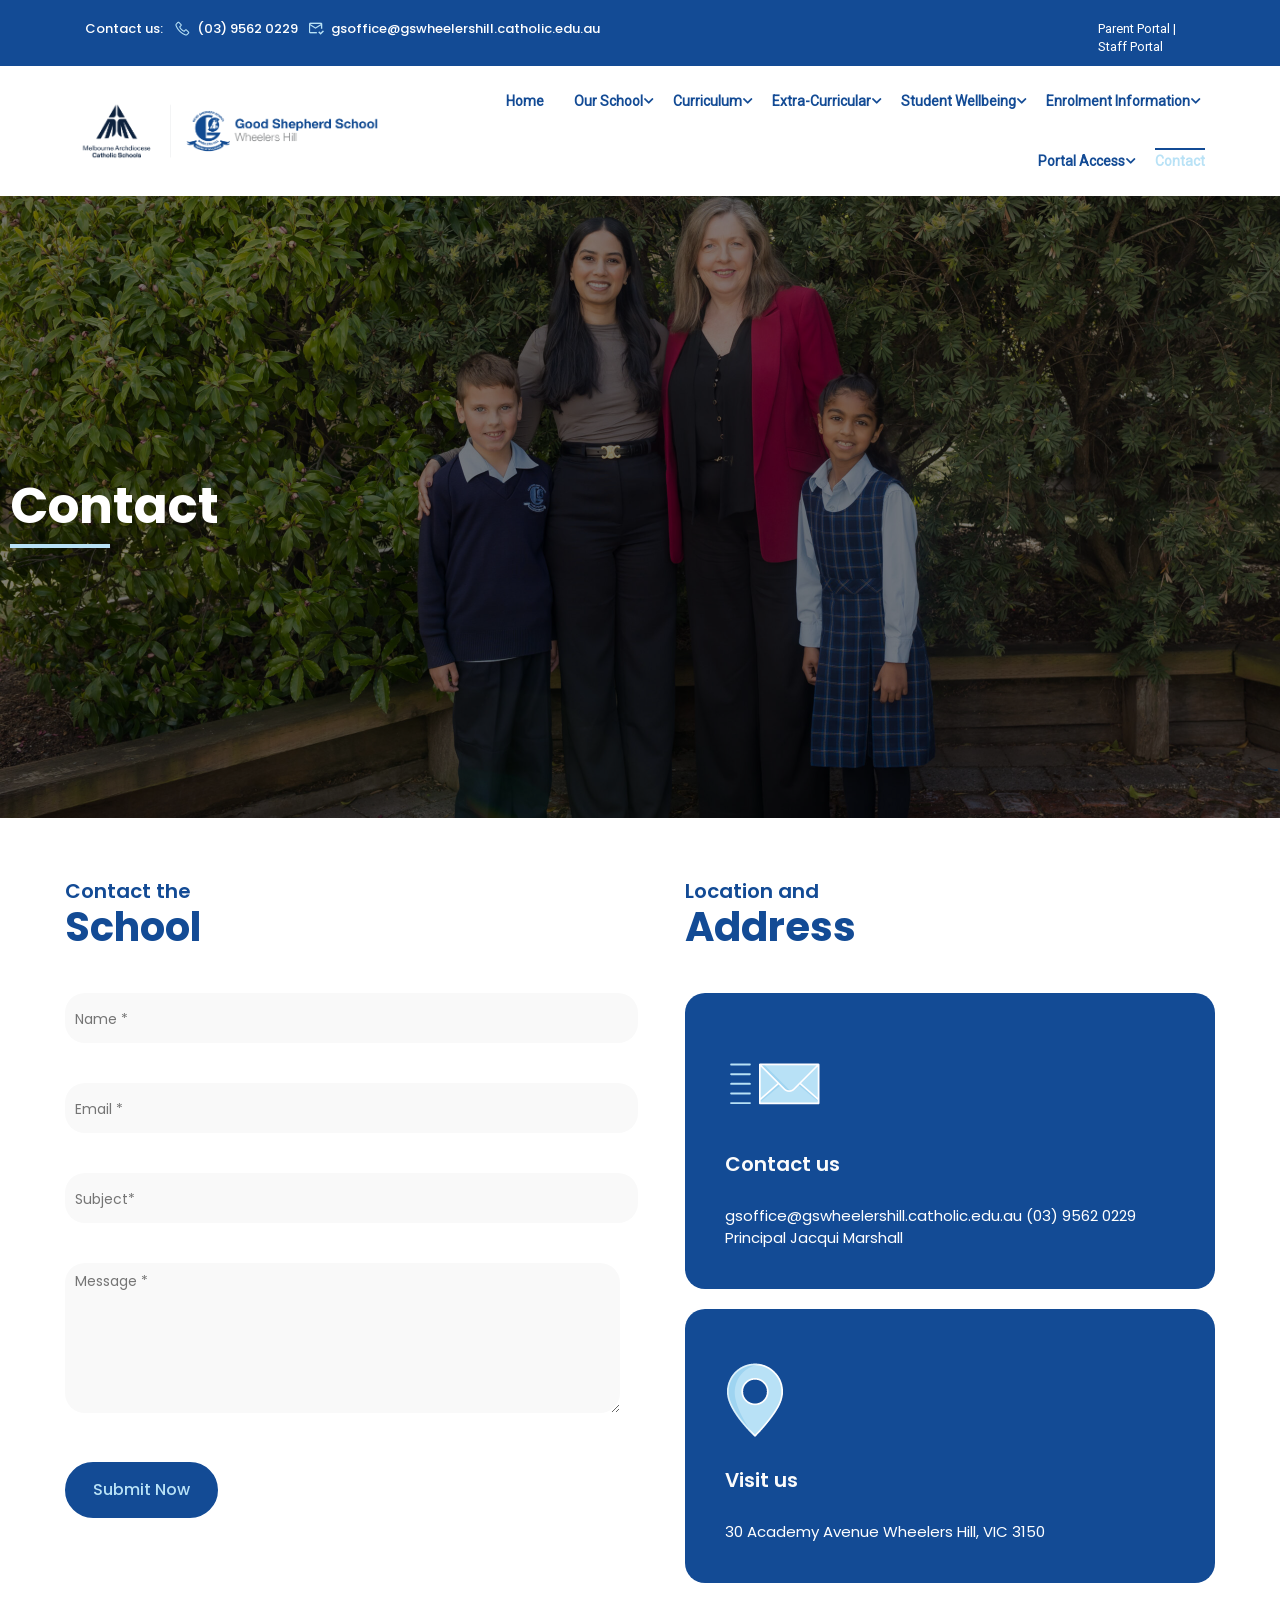
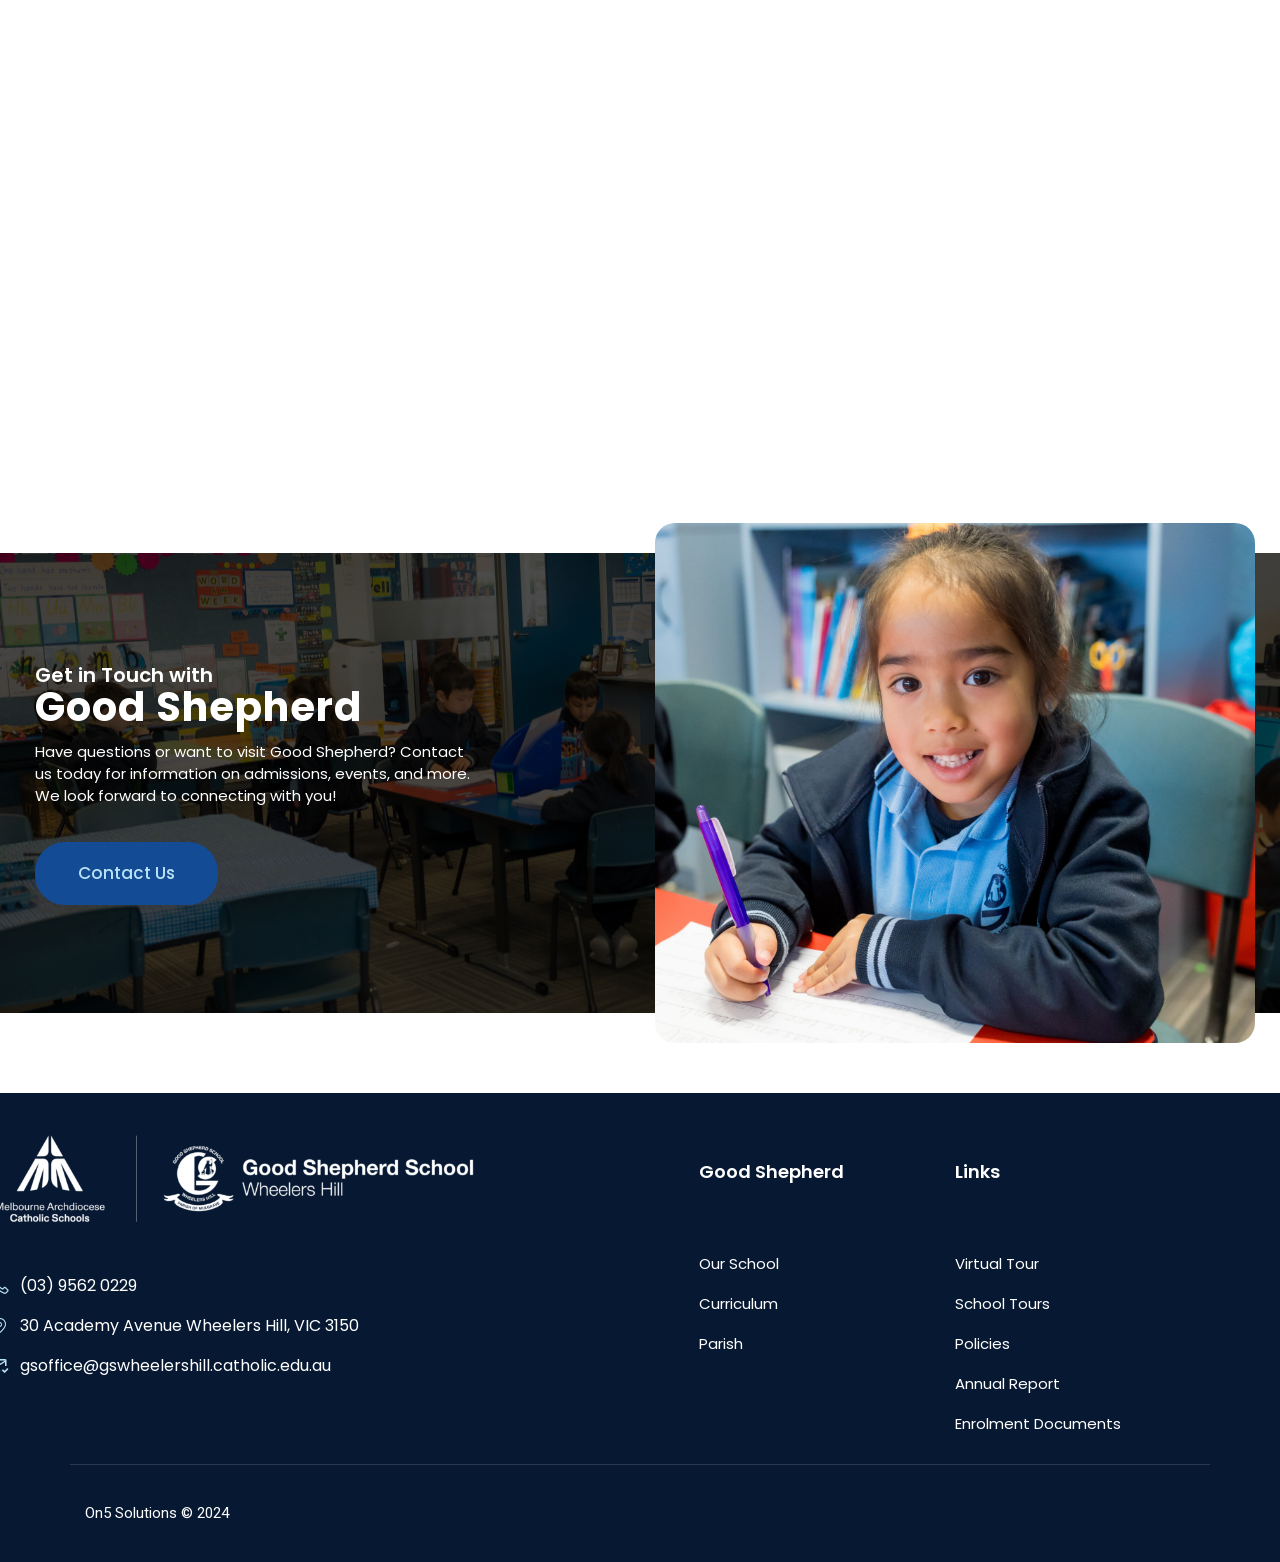
==== commit 675ed1fc: "Fix contact form delivery + white admin logo - Add form-handler.php: emails WPCF7 contact submission" ====
--- a/contact.html
+++ b/contact.html
@@ -493,13 +493,13 @@
  /* <![CDATA[ */
  var ajaxurl = "#/admin-ajax.php"
  /* ]]> */
- } </script><style>#preload{display:none!important}</style></head><body class="wp-singular page-template-default page page-id-17527 wp-embed-responsive wp-theme-eduma edufu-core-activate not-logged-in jkit-color-scheme thim-body-preload bg-boxed-image thim-popup-feature learnpress-v4 fixloader eduma elementor-default elementor-template-full-width elementor-kit-8941 elementor-page elementor-page-17527" id="thim-body"><div id="preload"><div class="cssload-loader-style-1"><div class="cssload-inner cssload-one"></div><div class="cssload-inner cssload-two"></div><div class="cssload-inner cssload-three"></div></div></div> <!-- Mobile Menu--><div class="mobile-menu-wrapper"><div class="mobile-menu-inner"><div class="icon-wrapper"><div class="icon-menu-back" data-close="">Back<span></span></div><div class="menu-mobile-effect navbar-toggle close-icon" data-effect="mobile-effect"> <span class="icon-bar"></span> <span class="icon-bar"></span> <span class="icon-bar"></span></div></div><nav class="mobile-menu-container mobile-effect"><ul class="nav navbar-nav"><li id="menu-item-16579" class="menu-item menu-item-type-post_type menu-item-object-page menu-item-home menu-item-16579"><a href="./">Home</a></li><li id="menu-item-16244" class="menu-item menu-item-type-post_type menu-item-object-page menu-item-has-children menu-item-16244"><a href="our-school">Our School</a><ul class="sub-menu"><li id="menu-item-17211" class="menu-item menu-item-type-custom menu-item-object-custom menu-item-17211"><a href="our-school#pri-wel">Principal Welcome</a></li><li id="menu-item-17215" class="menu-item menu-item-type-custom menu-item-object-custom menu-item-17215"><a href="our-school#vis-sta">Vision Statement</a></li><li id="menu-item-17216" class="menu-item menu-item-type-custom menu-item-object-custom menu-item-17216"><a href="our-school#policies">Policies</a></li><li id="menu-item-17217" class="menu-item menu-item-type-custom menu-item-object-custom menu-item-17217"><a href="our-school#ann-rep">Annual Report to the Community</a></li><li id="menu-item-18279" class="menu-item menu-item-type-custom menu-item-object-custom menu-item-18279"><a href="our-school#events">Events</a></li><li id="menu-item-17218" class="menu-item menu-item-type-custom menu-item-object-custom menu-item-17218"><a href="our-school#sec-sch">Catholic Secondary School Partnerships</a></li></ul></li><li id="menu-item-16783" class="menu-item menu-item-type-post_type menu-item-object-page menu-item-has-children menu-item-16783"><a href="curriculum">Curriculum</a><ul class="sub-menu"><li id="menu-item-17222" class="menu-item menu-item-type-custom menu-item-object-custom menu-item-17222"><a href="curriculum#reg-edu">Religious Education</a></li><li id="menu-item-17224" class="menu-item menu-item-type-custom menu-item-object-custom menu-item-17224"><a href="curriculum#english">English</a></li><li id="menu-item-17225" class="menu-item menu-item-type-custom menu-item-object-custom menu-item-17225"><a href="curriculum#math">Mathematics</a></li><li id="menu-item-17226" class="menu-item menu-item-type-custom menu-item-object-custom menu-item-17226"><a href="curriculum#stem">Inquiry Learning</a></li><li id="menu-item-17227" class="menu-item menu-item-type-custom menu-item-object-custom menu-item-17227"><a href="curriculum#stem">STEM</a></li><li id="menu-item-17228" class="menu-item menu-item-type-custom menu-item-object-custom menu-item-17228"><a href="curriculum#mandarin">Languages-Mandarin</a></li><li id="menu-item-17229" class="menu-item menu-item-type-custom menu-item-object-custom menu-item-17229"><a href="curriculum#arts">The Arts</a></li><li id="menu-item-17230" class="menu-item menu-item-type-custom menu-item-object-custom menu-item-17230"><a href="curriculum#sports">Physical Education and Sport</a></li><li id="menu-item-17231" class="menu-item menu-item-type-custom menu-item-object-custom menu-item-17231"><a href="curriculum#int-pro">Intervention Programs</a></li><li id="menu-item-17232" class="menu-item menu-item-type-custom menu-item-object-custom menu-item-17232"><a href="curriculum#int-pro">Extension Programs</a></li></ul></li><li id="menu-item-16782" class="menu-item menu-item-type-post_type menu-item-object-page menu-item-has-children menu-item-16782"><a href="extra-curricular">Extra-Curricular</a><ul class="sub-menu"><li id="menu-item-17236" class="menu-item menu-item-type-custom menu-item-object-custom menu-item-17236"><a href="extra-curricular#choir">Choir</a></li><li id="menu-item-17237" class="menu-item menu-item-type-custom menu-item-object-custom menu-item-17237"><a href="extra-curricular#band">Band</a></li><li id="menu-item-17238" class="menu-item menu-item-type-custom menu-item-object-custom menu-item-17238"><a href="extra-curricular#chess">Chess</a></li><li id="menu-item-17239" class="menu-item menu-item-type-custom menu-item-object-custom menu-item-17239"><a href="extra-curricular#instrumental">Instrumental</a></li><li id="menu-item-17240" class="menu-item menu-item-type-custom menu-item-object-custom menu-item-17240"><a href="extra-curricular#gsnc">GSNC</a></li></ul></li><li id="menu-item-16781" class="menu-item menu-item-type-post_type menu-item-object-page menu-item-has-children menu-item-16781"><a href="wellbeing">Student Wellbeing</a><ul class="sub-menu"><li id="menu-item-17245" class="menu-item menu-item-type-custom menu-item-object-custom menu-item-17245"><a href="wellbeing#stu-well">Student Wellbeing</a></li><li id="menu-item-17246" class="menu-item menu-item-type-custom menu-item-object-custom menu-item-17246"><a href="wellbeing#stu-voice">Student Voice</a></li></ul></li><li id="menu-item-17631" class="menu-item menu-item-type-post_type menu-item-object-page menu-item-has-children menu-item-17631"><a href="enrolment">Enrolment Information</a><ul class="sub-menu"><li id="menu-item-17713" class="menu-item menu-item-type-custom menu-item-object-custom menu-item-17713"><a href="enrolment#sch-tour">School Tours</a></li><li id="menu-item-17714" class="menu-item menu-item-type-custom menu-item-object-custom menu-item-17714"><a href="enrolment#vir-tour">Virtual Tour</a></li><li id="menu-item-17715" class="menu-item menu-item-type-custom menu-item-object-custom menu-item-17715"><a href="enrolment#det-enrol">How to enrol</a></li><li id="menu-item-17722" class="menu-item menu-item-type-custom menu-item-object-custom menu-item-17722"><a href="enrolment#form-enrol">Enrolment form</a></li><li id="menu-item-17717" class="menu-item menu-item-type-custom menu-item-object-custom menu-item-17717"><a href="enrolment#when-apply">When To Apply?</a></li><li id="menu-item-17718" class="menu-item menu-item-type-custom menu-item-object-custom menu-item-17718"><a href="enrolment#doc-enrol">Enrolment Documents</a></li><li id="menu-item-19304" class="menu-item menu-item-type-custom menu-item-object-custom menu-item-19304"><a href="enrolment#iprf">Prospectus</a></li><li id="menu-item-19308" class="menu-item menu-item-type-custom menu-item-object-custom menu-item-19308"><a href="enrolment#votp">Enrolment Enquiry</a></li><li id="menu-item-19309" class="menu-item menu-item-type-custom menu-item-object-custom menu-item-19309"><a href="enrolment#enrol-form-new">Apply Now</a></li></ul></li><li id="menu-item-17629" class="menu-item menu-item-type-post_type menu-item-object-page menu-item-has-children menu-item-17629"><a href="portal-access">Portal Access</a><ul class="sub-menu"><li id="menu-item-17726" class="menu-item menu-item-type-custom menu-item-object-custom menu-item-17726"><a href="portal-access#p-portal">Parent Portal Access</a></li><li id="menu-item-17727" class="menu-item menu-item-type-custom menu-item-object-custom menu-item-17727"><a href="portal-access#s-portal">Staff Portal Access</a></li></ul></li><li id="menu-item-17731" class="menu-item menu-item-type-post_type menu-item-object-page current-menu-item page_item page-item-17527 current_page_item menu-item-17731"><a href="contact" aria-current="page">Contact</a></li></ul></nav></div></div><div id="wrapper-container" class="wrapper-container"><div class="content-pusher"><header id="masthead" class="site-header affix-top bg-custom-sticky sticky-header header_default header_v1"><div id="toolbar" class="toolbar"><div class="header_full"><div class="row"><div class="col-sm-12"><div class="toolbar-container"> <style id="elementor-post-9335">.elementor-9335 .elementor-element.elementor-element-ea06a99{--display:flex;--flex-direction:row;--container-widget-width:initial;--container-widget-height:100%;--container-widget-flex-grow:1;--container-widget-align-self:stretch;--flex-wrap-mobile:wrap;--gap:0px 0px;--row-gap:0px;--column-gap:0px;--margin-top:0px;--margin-bottom:0px;--margin-left:-25px;--margin-right:-120px;--padding-top:0px;--padding-bottom:0px;--padding-left:0px;--padding-right:0px;}.elementor-9335 .elementor-element.elementor-element-5c29d5f{--display:flex;--flex-direction:column;--container-widget-width:100%;--container-widget-height:initial;--container-widget-flex-grow:0;--container-widget-align-self:initial;--flex-wrap-mobile:wrap;}.elementor-9335 .elementor-element.elementor-element-5c29d5f.e-con{--flex-grow:0;--flex-shrink:0;}.elementor-9335 .elementor-element.elementor-element-b9a364a{width:var( --container-widget-width, 116.703% );max-width:116.703%;--container-widget-width:116.703%;--container-widget-flex-grow:0;}.elementor-9335 .elementor-element.elementor-element-b9a364a.elementor-element{--flex-grow:0;--flex-shrink:0;}.elementor-9335 .elementor-element.elementor-element-b9a364a .thim-header-info {margin:0;}.elementor-9335 .elementor-element.elementor-element-b9a364a .thim-header-info > li {display:inline-block;}.elementor-9335 .elementor-element.elementor-element-b9a364a .thim-header-info{text-align:left;}.elementor-9335 .elementor-element.elementor-element-b9a364a .thim-header-info > li{margin:0px 10px 0px 0px;}.elementor-9335 .elementor-element.elementor-element-b9a364a .thim-header-info > li > a,.elementor-9335 .elementor-element.elementor-element-b9a364a .thim-header-info > li{font-family:"Poppins", Sans-serif;font-size:13px;font-weight:500;}.elementor-9335 .elementor-element.elementor-element-b9a364a .thim-header-info > li i{color:var( --e-global-color-secondary );font-size:14px;}.elementor-9335 .elementor-element.elementor-element-b9a364a .thim-header-info > li svg path{stroke:var( --e-global-color-secondary );fill:var( --e-global-color-secondary );}.elementor-9335 .elementor-element.elementor-element-b9a364a .thim-header-info > li:hover i{color:var( --e-global-color-accent );}.elementor-9335 .elementor-element.elementor-element-b9a364a .thim-header-info > li:hover svg path{stroke:var( --e-global-color-accent );fill:var( --e-global-color-accent );}.elementor-9335 .elementor-element.elementor-element-b9a364a .thim-header-info > li svg{max-width:14px;height:auto;}body:not(.rtl) .elementor-9335 .elementor-element.elementor-element-b9a364a .thim-header-info > li i,body:not(.rtl) .elementor-9335 .elementor-element.elementor-element-b9a364a .thim-header-info > li svg{margin-right:3px;}body.rtl .elementor-9335 .elementor-element.elementor-element-b9a364a .thim-header-info > li i,body.rtl .elementor-9335 .elementor-element.elementor-element-b9a364a .thim-header-info > li svg{margin-left:3px;}.elementor-9335 .elementor-element.elementor-element-b9a364a .thim-header-info > li .focused-text{font-family:"Poppins", Sans-serif;}.elementor-9335 .elementor-element.elementor-element-9a40dc5{--display:flex;--flex-direction:column;--container-widget-width:100%;--container-widget-height:initial;--container-widget-flex-grow:0;--container-widget-align-self:initial;--flex-wrap-mobile:wrap;--margin-top:010px;--margin-bottom:0px;--margin-left:0px;--margin-right:0px;--padding-top:0px;--padding-bottom:0px;--padding-left:60px;--padding-right:0px;}.elementor-9335 .elementor-element.elementor-element-eedee64 > .elementor-widget-container{margin:0px 0px 0px 60px;padding:0px 0px 0px 0px;}@media(max-width:1024px){.elementor-9335 .elementor-element.elementor-element-b9a364a .thim-header-info > li{margin:0px 0px 0px 0px;}.elementor-9335 .elementor-element.elementor-element-b9a364a .thim-header-info > li > a,.elementor-9335 .elementor-element.elementor-element-b9a364a .thim-header-info > li{font-size:0px;}body:not(.rtl) .elementor-9335 .elementor-element.elementor-element-b9a364a .thim-header-info > li i,body:not(.rtl) .elementor-9335 .elementor-element.elementor-element-b9a364a .thim-header-info > li svg{margin-right:20px;}body.rtl .elementor-9335 .elementor-element.elementor-element-b9a364a .thim-header-info > li i,body.rtl .elementor-9335 .elementor-element.elementor-element-b9a364a .thim-header-info > li svg{margin-left:20px;}}@media(min-width:768px){.elementor-9335 .elementor-element.elementor-element-ea06a99{--content-width:1600px;}.elementor-9335 .elementor-element.elementor-element-5c29d5f{--width:79.953%;}.elementor-9335 .elementor-element.elementor-element-9a40dc5{--width:50%;}}@media(max-width:767px){.elementor-9335 .elementor-element.elementor-element-ea06a99{--flex-wrap:wrap;--margin-top:0px;--margin-bottom:0px;--margin-left:0px;--margin-right:0px;--padding-top:0px;--padding-bottom:0px;--padding-left:0px;--padding-right:0px;}.elementor-9335 .elementor-element.elementor-element-5c29d5f{--padding-top:0px;--padding-bottom:0px;--padding-left:0px;--padding-right:0px;}.elementor-9335 .elementor-element.elementor-element-b9a364a{width:var( --container-widget-width, 201.6px );max-width:201.6px;--container-widget-width:201.6px;--container-widget-flex-grow:0;}.elementor-9335 .elementor-element.elementor-element-b9a364a > .elementor-widget-container{margin:0px 0px 0px 5px;}.elementor-9335 .elementor-element.elementor-element-9a40dc5{--margin-top:0px;--margin-bottom:0px;--margin-left:0px;--margin-right:0px;--padding-top:0px;--padding-bottom:0px;--padding-left:0px;--padding-right:0px;}.elementor-9335 .elementor-element.elementor-element-eedee64 > .elementor-widget-container{margin:-17px 0px 0px 265px;padding:0px 0px 0px 0px;}}</style><aside id="text-1210020" class="widget widget_text"><div class="textwidget"><div data-elementor-type="wp-post" data-elementor-id="9335" class="elementor elementor-9335" data-elementor-post-type="thim_elementor_kit"><div class="elementor-element elementor-element-ea06a99 e-flex e-con-boxed e-con e-parent" data-id="ea06a99" data-element_type="container" data-e-type="container"><div class="e-con-inner"><div class="elementor-element elementor-element-5c29d5f e-con-full e-flex e-con e-child" data-id="5c29d5f" data-element_type="container" data-e-type="container"><div class="elementor-element elementor-element-b9a364a elementor-widget-mobile__width-initial elementor-widget__width-initial elementor-widget elementor-widget-thim-ekits-header-info" data-id="b9a364a" data-element_type="widget" data-e-type="widget" data-widget_type="thim-ekits-header-info.default"><div class="elementor-widget-container"><div class="header-info-swapper"><ul class="thim-header-info"><li> Contact us:</li><li> <a href="tel:+61395620229"> <span> <i aria-hidden="true" class="tk tk-phone"></i> </span> <span data-pp="global.phoneDisplay">(03) 9562 0229</span> </a></li><li> <a href="mailto:gsoffice@gswheelershill.catholic.edu.au"> <span> <i aria-hidden="true" class="tk tk-envelope"></i> </span> gsoffice@gswheelershill.catholic.edu.au </a></li></ul></div></div></div></div><div class="elementor-element elementor-element-9a40dc5 e-con-full e-flex e-con e-child" data-id="9a40dc5" data-element_type="container" data-e-type="container"><div class="elementor-element elementor-element-eedee64 elementor-widget elementor-widget-html" data-id="eedee64" data-element_type="widget" data-e-type="widget" data-widget_type="html.default"><div class="elementor-widget-container"><div class="portal-login-tool-bar"> <a href="portal-access#p-portal" class="portal-login-tool-bar__link">Parent Portal</a> <span class="portal-login-tool-bar__separator">|</span> <a href="portal-access#s-portal">Staff Portal</a></div></div></div></div></div></div></div></div></aside></div></div></div></div></div><!--End/div#toolbar--> <!--<div class="main-menu"> --><div class="thim-nav-wrapper header_full"><div class="row"><div class="navigation col-sm-12"><div class="tm-table"><div class="width-logo table-cell sm-logo"> <a href="./" title="Good Shepherd Primary School - " rel="home" class="thim-logo"><img src="assets/downloaded/Good-Shepherd-Horizontal-lock-up-COLOUR-1-42a377de84.png" alt="Good Shepherd Primary School" width="auto" height="auto" data-sticky="assets/downloaded/Good-Shepherd-Horizontal-lock-up-COLOUR-1-42a377de84.png"></a></div><nav class="width-navigation table-cell table-right"><ul class="nav navbar-nav menu-main-menu thim-ekits-menu__nav"><li class="menu-item menu-item-type-post_type menu-item-object-page menu-item-home menu-item-16579"><a href="./">Home</a></li><li class="menu-item menu-item-type-post_type menu-item-object-page menu-item-has-children menu-item-16244"><a href="our-school">Our School</a><ul class="sub-menu"><li class="menu-item menu-item-type-custom menu-item-object-custom menu-item-17211"><a href="our-school#pri-wel">Principal Welcome</a></li><li class="menu-item menu-item-type-custom menu-item-object-custom menu-item-17215"><a href="our-school#vis-sta">Vision Statement</a></li><li class="menu-item menu-item-type-custom menu-item-object-custom menu-item-17216"><a href="our-school#policies">Policies</a></li><li class="menu-item menu-item-type-custom menu-item-object-custom menu-item-17217"><a href="our-school#ann-rep">Annual Report to the Community</a></li><li class="menu-item menu-item-type-custom menu-item-object-custom menu-item-18279"><a href="our-school#events">Events</a></li><li class="menu-item menu-item-type-custom menu-item-object-custom menu-item-17218"><a href="our-school#sec-sch">Catholic Secondary School Partnerships</a></li></ul></li><li class="menu-item menu-item-type-post_type menu-item-object-page menu-item-has-children menu-item-16783"><a href="curriculum">Curriculum</a><ul class="sub-menu"><li class="menu-item menu-item-type-custom menu-item-object-custom menu-item-17222"><a href="curriculum#reg-edu">Religious Education</a></li><li class="menu-item menu-item-type-custom menu-item-object-custom menu-item-17224"><a href="curriculum#english">English</a></li><li class="menu-item menu-item-type-custom menu-item-object-custom menu-item-17225"><a href="curriculum#math">Mathematics</a></li><li class="menu-item menu-item-type-custom menu-item-object-custom menu-item-17226"><a href="curriculum#stem">Inquiry Learning</a></li><li class="menu-item menu-item-type-custom menu-item-object-custom menu-item-17227"><a href="curriculum#stem">STEM</a></li><li class="menu-item menu-item-type-custom menu-item-object-custom menu-item-17228"><a href="curriculum#mandarin">Languages-Mandarin</a></li><li class="menu-item menu-item-type-custom menu-item-object-custom menu-item-17229"><a href="curriculum#arts">The Arts</a></li><li class="menu-item menu-item-type-custom menu-item-object-custom menu-item-17230"><a href="curriculum#sports">Physical Education and Sport</a></li><li class="menu-item menu-item-type-custom menu-item-object-custom menu-item-17231"><a href="curriculum#int-pro">Intervention Programs</a></li><li class="menu-item menu-item-type-custom menu-item-object-custom menu-item-17232"><a href="curriculum#int-pro">Extension Programs</a></li></ul></li><li class="menu-item menu-item-type-post_type menu-item-object-page menu-item-has-children menu-item-16782"><a href="extra-curricular">Extra-Curricular</a><ul class="sub-menu"><li class="menu-item menu-item-type-custom menu-item-object-custom menu-item-17236"><a href="extra-curricular#choir">Choir</a></li><li class="menu-item menu-item-type-custom menu-item-object-custom menu-item-17237"><a href="extra-curricular#band">Band</a></li><li class="menu-item menu-item-type-custom menu-item-object-custom menu-item-17238"><a href="extra-curricular#chess">Chess</a></li><li class="menu-item menu-item-type-custom menu-item-object-custom menu-item-17239"><a href="extra-curricular#instrumental">Instrumental</a></li><li class="menu-item menu-item-type-custom menu-item-object-custom menu-item-17240"><a href="extra-curricular#gsnc">GSNC</a></li></ul></li><li class="menu-item menu-item-type-post_type menu-item-object-page menu-item-has-children menu-item-16781"><a href="wellbeing">Student Wellbeing</a><ul class="sub-menu"><li class="menu-item menu-item-type-custom menu-item-object-custom menu-item-17245"><a href="wellbeing#stu-well">Student Wellbeing</a></li><li class="menu-item menu-item-type-custom menu-item-object-custom menu-item-17246"><a href="wellbeing#stu-voice">Student Voice</a></li></ul></li><li class="menu-item menu-item-type-post_type menu-item-object-page menu-item-has-children menu-item-17631"><a href="enrolment">Enrolment Information</a><ul class="sub-menu"><li class="menu-item menu-item-type-custom menu-item-object-custom menu-item-17713"><a href="enrolment#sch-tour">School Tours</a></li><li class="menu-item menu-item-type-custom menu-item-object-custom menu-item-17714"><a href="enrolment#vir-tour">Virtual Tour</a></li><li class="menu-item menu-item-type-custom menu-item-object-custom menu-item-17715"><a href="enrolment#det-enrol">How to enrol</a></li><li class="menu-item menu-item-type-custom menu-item-object-custom menu-item-17722"><a href="enrolment#form-enrol">Enrolment form</a></li><li class="menu-item menu-item-type-custom menu-item-object-custom menu-item-17717"><a href="enrolment#when-apply">When To Apply?</a></li><li class="menu-item menu-item-type-custom menu-item-object-custom menu-item-17718"><a href="enrolment#doc-enrol">Enrolment Documents</a></li><li class="menu-item menu-item-type-custom menu-item-object-custom menu-item-19304"><a href="enrolment#iprf">Prospectus</a></li><li class="menu-item menu-item-type-custom menu-item-object-custom menu-item-19308"><a href="enrolment#votp">Enrolment Enquiry</a></li><li class="menu-item menu-item-type-custom menu-item-object-custom menu-item-19309"><a href="enrolment#enrol-form-new">Apply Now</a></li></ul></li><li class="menu-item menu-item-type-post_type menu-item-object-page menu-item-has-children menu-item-17629"><a href="portal-access">Portal Access</a><ul class="sub-menu"><li class="menu-item menu-item-type-custom menu-item-object-custom menu-item-17726"><a href="portal-access#p-portal">Parent Portal Access</a></li><li class="menu-item menu-item-type-custom menu-item-object-custom menu-item-17727"><a href="portal-access#s-portal">Staff Portal Access</a></li></ul></li><li class="menu-item menu-item-type-post_type menu-item-object-page current-menu-item page_item page-item-17527 current_page_item menu-item-17731"><a href="contact" aria-current="page">Contact</a></li></ul></nav><div class="menu-mobile-effect navbar-toggle" data-effect="mobile-effect"> <span class="icon-bar"></span> <span class="icon-bar"></span> <span class="icon-bar"></span></div></div> <!--end .row--></div></div></div></header><div id="main-content"><div data-elementor-type="wp-page" data-elementor-id="17527" class="elementor elementor-17527" data-elementor-post-type="page"><div class="elementor-element elementor-element-d9115ff e-flex e-con-boxed e-con e-parent" data-id="d9115ff" data-element_type="container" data-e-type="container" data-settings="{&quot;background_background&quot;:&quot;classic&quot;}"><div class="e-con-inner"><div class="elementor-element elementor-element-75bba61 elementor-widget thim-ekits-heading elementor-widget-thim-heading" data-id="75bba61" data-element_type="widget" data-e-type="widget" data-widget_type="thim-heading.default"><div class="elementor-widget-container"><div class="sc_heading "><h2 class="title">Contact</h2><span class="line"></span></div></div></div></div></div><div class="elementor-element elementor-element-2af9aac e-flex e-con-boxed e-con e-parent" data-id="2af9aac" data-element_type="container" data-e-type="container"><div class="e-con-inner"><div class="elementor-element elementor-element-462f353 e-con-full e-flex e-con e-child" data-id="462f353" data-element_type="container" data-e-type="container"><div class="elementor-element elementor-element-828029a elementor-widget elementor-widget-heading" data-id="828029a" data-element_type="widget" data-e-type="widget" data-widget_type="heading.default"><div class="elementor-widget-container"><h2 class="elementor-heading-title elementor-size-default" data-pp="pages.contact.s0">Contact the</h2></div></div><div class="elementor-element elementor-element-a2f0b1f elementor-widget elementor-widget-heading" data-id="a2f0b1f" data-element_type="widget" data-e-type="widget" data-widget_type="heading.default"><div class="elementor-widget-container"><h2 class="elementor-heading-title elementor-size-default" data-pp="pages.contact.s1">School</h2></div></div><div class="elementor-element elementor-element-86a629c elementor-widget elementor-widget-jkit_contact_form_7" data-id="86a629c" data-element_type="widget" data-e-type="widget" data-widget_type="jkit_contact_form_7.default"><div class="elementor-widget-container"><div  class="jeg-elementor-kit jkit-contact-form-7 jeg_module_17527__6a3ab18cbabf2" ><div class="wpcf7 no-js" id="wpcf7-f18081-p17527-o1" lang="en-US" dir="ltr" data-wpcf7-id="18081"><div class="screen-reader-response"><p role="status" aria-live="polite" aria-atomic="true"></p><ul></ul></div><form action="/contact/#wpcf7-f18081-p17527-o1" method="post" class="wpcf7-form init" aria-label="Contact form" novalidate="novalidate" data-status="init"><div style="display: none;"> <input type="hidden" name="_wpcf7" value="18081" /> <input type="hidden" name="_wpcf7_version" value="6.0.6" /> <input type="hidden" name="_wpcf7_locale" value="en_US" /> <input type="hidden" name="_wpcf7_unit_tag" value="wpcf7-f18081-p17527-o1" /> <input type="hidden" name="_wpcf7_container_post" value="17527" /> <input type="hidden" name="_wpcf7_posted_data_hash" value="" /></div><p><span class="wpcf7-form-control-wrap" data-name="your-name"><input size="40" maxlength="400" class="wpcf7-form-control wpcf7-text" aria-invalid="false" placeholder="Name *" value="" type="text" name="your-name" /></span></p><p><span class="wpcf7-form-control-wrap" data-name="your-email"><input size="40" maxlength="400" class="wpcf7-form-control wpcf7-email wpcf7-validates-as-required wpcf7-text wpcf7-validates-as-email" aria-required="true" aria-invalid="false" placeholder="Email *" value="" type="email" name="your-email" /></span></p><p><span class="wpcf7-form-control-wrap" data-name="your-subject"><input size="40" maxlength="400" class="wpcf7-form-control wpcf7-text wpcf7-validates-as-required" aria-required="true" aria-invalid="false" placeholder="Subject*" value="" type="text" name="your-subject" /></span></p><p><span class="wpcf7-form-control-wrap" data-name="your-message"><textarea cols="40" rows="10" maxlength="2000" class="wpcf7-form-control wpcf7-textarea" aria-invalid="false" placeholder="Message *" name="your-message"></textarea></span></p><p><input type="submit" value="Submit Now" class="contact-page-button" /></p><div class="wpcf7-response-output" aria-hidden="true"></div></form></div></div></div></div></div><div class="elementor-element elementor-element-e43db11 e-con-full e-flex e-con e-child" data-id="e43db11" data-element_type="container" data-e-type="container"><div class="elementor-element elementor-element-8fc7cde elementor-widget elementor-widget-heading" data-id="8fc7cde" data-element_type="widget" data-e-type="widget" data-widget_type="heading.default"><div class="elementor-widget-container"><h2 class="elementor-heading-title elementor-size-default" data-pp="pages.contact.s2">Location and</h2></div></div><div class="elementor-element elementor-element-254738e elementor-widget elementor-widget-heading" data-id="254738e" data-element_type="widget" data-e-type="widget" data-widget_type="heading.default"><div class="elementor-widget-container"><h2 class="elementor-heading-title elementor-size-default" data-pp="pages.contact.s3">Address</h2></div></div><div class="elementor-element elementor-element-0c7209b jkit-equal-height-enable elementor-widget elementor-widget-jkit_icon_box" data-id="0c7209b" data-element_type="widget" data-e-type="widget" data-widget_type="jkit_icon_box.default"><div class="elementor-widget-container"><div  class="jeg-elementor-kit jkit-icon-box icon-position- elementor-animation- jeg_module_17527_1_6a3ab18cbdc35" ><div class="jkit-icon-box-wrapper hover-from-bottom"><div class="icon-box icon-box-header elementor-animation-"><div class="icon style-color"><img fetchpriority="high" decoding="async" width="400" height="400" src="[data-uri]#" data-src="assets/downloaded/wired-lineal-177-envelope-send-5edeb46157.gif" class="attachment-full size-full lazyload" alt="Contact us" url="assets/downloaded/wired-lineal-177-envelope-send-5edeb46157.gif" source="library" /><noscript><img decoding="async" width="400" height="400" src="assets/downloaded/wired-lineal-177-envelope-send-5edeb46157.gif" class="attachment-full size-full lazyload" alt="Contact us" url="assets/downloaded/wired-lineal-177-envelope-send-5edeb46157.gif" source="library" /></noscript></div></div><div class="icon-box icon-box-body"><h3 class="title">Contact us</h3><p class="icon-box-description">gsoffice@gswheelershill.catholic.edu.au
+ } </script><style>#preload{display:none!important}</style></head><body class="wp-singular page-template-default page page-id-17527 wp-embed-responsive wp-theme-eduma edufu-core-activate not-logged-in jkit-color-scheme thim-body-preload bg-boxed-image thim-popup-feature learnpress-v4 fixloader eduma elementor-default elementor-template-full-width elementor-kit-8941 elementor-page elementor-page-17527" id="thim-body"><div id="preload"><div class="cssload-loader-style-1"><div class="cssload-inner cssload-one"></div><div class="cssload-inner cssload-two"></div><div class="cssload-inner cssload-three"></div></div></div> <!-- Mobile Menu--><div class="mobile-menu-wrapper"><div class="mobile-menu-inner"><div class="icon-wrapper"><div class="icon-menu-back" data-close="">Back<span></span></div><div class="menu-mobile-effect navbar-toggle close-icon" data-effect="mobile-effect"> <span class="icon-bar"></span> <span class="icon-bar"></span> <span class="icon-bar"></span></div></div><nav class="mobile-menu-container mobile-effect"><ul class="nav navbar-nav"><li id="menu-item-16579" class="menu-item menu-item-type-post_type menu-item-object-page menu-item-home menu-item-16579"><a href="./">Home</a></li><li id="menu-item-16244" class="menu-item menu-item-type-post_type menu-item-object-page menu-item-has-children menu-item-16244"><a href="our-school">Our School</a><ul class="sub-menu"><li id="menu-item-17211" class="menu-item menu-item-type-custom menu-item-object-custom menu-item-17211"><a href="our-school#pri-wel">Principal Welcome</a></li><li id="menu-item-17215" class="menu-item menu-item-type-custom menu-item-object-custom menu-item-17215"><a href="our-school#vis-sta">Vision Statement</a></li><li id="menu-item-17216" class="menu-item menu-item-type-custom menu-item-object-custom menu-item-17216"><a href="our-school#policies">Policies</a></li><li id="menu-item-17217" class="menu-item menu-item-type-custom menu-item-object-custom menu-item-17217"><a href="our-school#ann-rep">Annual Report to the Community</a></li><li id="menu-item-18279" class="menu-item menu-item-type-custom menu-item-object-custom menu-item-18279"><a href="our-school#events">Events</a></li><li id="menu-item-17218" class="menu-item menu-item-type-custom menu-item-object-custom menu-item-17218"><a href="our-school#sec-sch">Catholic Secondary School Partnerships</a></li></ul></li><li id="menu-item-16783" class="menu-item menu-item-type-post_type menu-item-object-page menu-item-has-children menu-item-16783"><a href="curriculum">Curriculum</a><ul class="sub-menu"><li id="menu-item-17222" class="menu-item menu-item-type-custom menu-item-object-custom menu-item-17222"><a href="curriculum#reg-edu">Religious Education</a></li><li id="menu-item-17224" class="menu-item menu-item-type-custom menu-item-object-custom menu-item-17224"><a href="curriculum#english">English</a></li><li id="menu-item-17225" class="menu-item menu-item-type-custom menu-item-object-custom menu-item-17225"><a href="curriculum#math">Mathematics</a></li><li id="menu-item-17226" class="menu-item menu-item-type-custom menu-item-object-custom menu-item-17226"><a href="curriculum#stem">Inquiry Learning</a></li><li id="menu-item-17227" class="menu-item menu-item-type-custom menu-item-object-custom menu-item-17227"><a href="curriculum#stem">STEM</a></li><li id="menu-item-17228" class="menu-item menu-item-type-custom menu-item-object-custom menu-item-17228"><a href="curriculum#mandarin">Languages-Mandarin</a></li><li id="menu-item-17229" class="menu-item menu-item-type-custom menu-item-object-custom menu-item-17229"><a href="curriculum#arts">The Arts</a></li><li id="menu-item-17230" class="menu-item menu-item-type-custom menu-item-object-custom menu-item-17230"><a href="curriculum#sports">Physical Education and Sport</a></li><li id="menu-item-17231" class="menu-item menu-item-type-custom menu-item-object-custom menu-item-17231"><a href="curriculum#int-pro">Intervention Programs</a></li><li id="menu-item-17232" class="menu-item menu-item-type-custom menu-item-object-custom menu-item-17232"><a href="curriculum#int-pro">Extension Programs</a></li></ul></li><li id="menu-item-16782" class="menu-item menu-item-type-post_type menu-item-object-page menu-item-has-children menu-item-16782"><a href="extra-curricular">Extra-Curricular</a><ul class="sub-menu"><li id="menu-item-17236" class="menu-item menu-item-type-custom menu-item-object-custom menu-item-17236"><a href="extra-curricular#choir">Choir</a></li><li id="menu-item-17237" class="menu-item menu-item-type-custom menu-item-object-custom menu-item-17237"><a href="extra-curricular#band">Band</a></li><li id="menu-item-17238" class="menu-item menu-item-type-custom menu-item-object-custom menu-item-17238"><a href="extra-curricular#chess">Chess</a></li><li id="menu-item-17239" class="menu-item menu-item-type-custom menu-item-object-custom menu-item-17239"><a href="extra-curricular#instrumental">Instrumental</a></li><li id="menu-item-17240" class="menu-item menu-item-type-custom menu-item-object-custom menu-item-17240"><a href="extra-curricular#gsnc">GSNC</a></li></ul></li><li id="menu-item-16781" class="menu-item menu-item-type-post_type menu-item-object-page menu-item-has-children menu-item-16781"><a href="wellbeing">Student Wellbeing</a><ul class="sub-menu"><li id="menu-item-17245" class="menu-item menu-item-type-custom menu-item-object-custom menu-item-17245"><a href="wellbeing#stu-well">Student Wellbeing</a></li><li id="menu-item-17246" class="menu-item menu-item-type-custom menu-item-object-custom menu-item-17246"><a href="wellbeing#stu-voice">Student Voice</a></li></ul></li><li id="menu-item-17631" class="menu-item menu-item-type-post_type menu-item-object-page menu-item-has-children menu-item-17631"><a href="enrolment">Enrolment Information</a><ul class="sub-menu"><li id="menu-item-17713" class="menu-item menu-item-type-custom menu-item-object-custom menu-item-17713"><a href="enrolment#sch-tour">School Tours</a></li><li id="menu-item-17714" class="menu-item menu-item-type-custom menu-item-object-custom menu-item-17714"><a href="enrolment#vir-tour">Virtual Tour</a></li><li id="menu-item-17715" class="menu-item menu-item-type-custom menu-item-object-custom menu-item-17715"><a href="enrolment#det-enrol">How to enrol</a></li><li id="menu-item-17722" class="menu-item menu-item-type-custom menu-item-object-custom menu-item-17722"><a href="enrolment#form-enrol">Enrolment form</a></li><li id="menu-item-17717" class="menu-item menu-item-type-custom menu-item-object-custom menu-item-17717"><a href="enrolment#when-apply">When To Apply?</a></li><li id="menu-item-17718" class="menu-item menu-item-type-custom menu-item-object-custom menu-item-17718"><a href="enrolment#doc-enrol">Enrolment Documents</a></li><li id="menu-item-19304" class="menu-item menu-item-type-custom menu-item-object-custom menu-item-19304"><a href="enrolment#iprf">Prospectus</a></li><li id="menu-item-19308" class="menu-item menu-item-type-custom menu-item-object-custom menu-item-19308"><a href="enrolment#votp">Enrolment Enquiry</a></li><li id="menu-item-19309" class="menu-item menu-item-type-custom menu-item-object-custom menu-item-19309"><a href="enrolment#enrol-form-new">Apply Now</a></li></ul></li><li id="menu-item-17629" class="menu-item menu-item-type-post_type menu-item-object-page menu-item-has-children menu-item-17629"><a href="portal-access">Portal Access</a><ul class="sub-menu"><li id="menu-item-17726" class="menu-item menu-item-type-custom menu-item-object-custom menu-item-17726"><a href="portal-access#p-portal">Parent Portal Access</a></li><li id="menu-item-17727" class="menu-item menu-item-type-custom menu-item-object-custom menu-item-17727"><a href="portal-access#s-portal">Staff Portal Access</a></li></ul></li><li id="menu-item-17731" class="menu-item menu-item-type-post_type menu-item-object-page current-menu-item page_item page-item-17527 current_page_item menu-item-17731"><a href="contact" aria-current="page">Contact</a></li></ul></nav></div></div><div id="wrapper-container" class="wrapper-container"><div class="content-pusher"><header id="masthead" class="site-header affix-top bg-custom-sticky sticky-header header_default header_v1"><div id="toolbar" class="toolbar"><div class="header_full"><div class="row"><div class="col-sm-12"><div class="toolbar-container"> <style id="elementor-post-9335">.elementor-9335 .elementor-element.elementor-element-ea06a99{--display:flex;--flex-direction:row;--container-widget-width:initial;--container-widget-height:100%;--container-widget-flex-grow:1;--container-widget-align-self:stretch;--flex-wrap-mobile:wrap;--gap:0px 0px;--row-gap:0px;--column-gap:0px;--margin-top:0px;--margin-bottom:0px;--margin-left:-25px;--margin-right:-120px;--padding-top:0px;--padding-bottom:0px;--padding-left:0px;--padding-right:0px;}.elementor-9335 .elementor-element.elementor-element-5c29d5f{--display:flex;--flex-direction:column;--container-widget-width:100%;--container-widget-height:initial;--container-widget-flex-grow:0;--container-widget-align-self:initial;--flex-wrap-mobile:wrap;}.elementor-9335 .elementor-element.elementor-element-5c29d5f.e-con{--flex-grow:0;--flex-shrink:0;}.elementor-9335 .elementor-element.elementor-element-b9a364a{width:var( --container-widget-width, 116.703% );max-width:116.703%;--container-widget-width:116.703%;--container-widget-flex-grow:0;}.elementor-9335 .elementor-element.elementor-element-b9a364a.elementor-element{--flex-grow:0;--flex-shrink:0;}.elementor-9335 .elementor-element.elementor-element-b9a364a .thim-header-info {margin:0;}.elementor-9335 .elementor-element.elementor-element-b9a364a .thim-header-info > li {display:inline-block;}.elementor-9335 .elementor-element.elementor-element-b9a364a .thim-header-info{text-align:left;}.elementor-9335 .elementor-element.elementor-element-b9a364a .thim-header-info > li{margin:0px 10px 0px 0px;}.elementor-9335 .elementor-element.elementor-element-b9a364a .thim-header-info > li > a,.elementor-9335 .elementor-element.elementor-element-b9a364a .thim-header-info > li{font-family:"Poppins", Sans-serif;font-size:13px;font-weight:500;}.elementor-9335 .elementor-element.elementor-element-b9a364a .thim-header-info > li i{color:var( --e-global-color-secondary );font-size:14px;}.elementor-9335 .elementor-element.elementor-element-b9a364a .thim-header-info > li svg path{stroke:var( --e-global-color-secondary );fill:var( --e-global-color-secondary );}.elementor-9335 .elementor-element.elementor-element-b9a364a .thim-header-info > li:hover i{color:var( --e-global-color-accent );}.elementor-9335 .elementor-element.elementor-element-b9a364a .thim-header-info > li:hover svg path{stroke:var( --e-global-color-accent );fill:var( --e-global-color-accent );}.elementor-9335 .elementor-element.elementor-element-b9a364a .thim-header-info > li svg{max-width:14px;height:auto;}body:not(.rtl) .elementor-9335 .elementor-element.elementor-element-b9a364a .thim-header-info > li i,body:not(.rtl) .elementor-9335 .elementor-element.elementor-element-b9a364a .thim-header-info > li svg{margin-right:3px;}body.rtl .elementor-9335 .elementor-element.elementor-element-b9a364a .thim-header-info > li i,body.rtl .elementor-9335 .elementor-element.elementor-element-b9a364a .thim-header-info > li svg{margin-left:3px;}.elementor-9335 .elementor-element.elementor-element-b9a364a .thim-header-info > li .focused-text{font-family:"Poppins", Sans-serif;}.elementor-9335 .elementor-element.elementor-element-9a40dc5{--display:flex;--flex-direction:column;--container-widget-width:100%;--container-widget-height:initial;--container-widget-flex-grow:0;--container-widget-align-self:initial;--flex-wrap-mobile:wrap;--margin-top:010px;--margin-bottom:0px;--margin-left:0px;--margin-right:0px;--padding-top:0px;--padding-bottom:0px;--padding-left:60px;--padding-right:0px;}.elementor-9335 .elementor-element.elementor-element-eedee64 > .elementor-widget-container{margin:0px 0px 0px 60px;padding:0px 0px 0px 0px;}@media(max-width:1024px){.elementor-9335 .elementor-element.elementor-element-b9a364a .thim-header-info > li{margin:0px 0px 0px 0px;}.elementor-9335 .elementor-element.elementor-element-b9a364a .thim-header-info > li > a,.elementor-9335 .elementor-element.elementor-element-b9a364a .thim-header-info > li{font-size:0px;}body:not(.rtl) .elementor-9335 .elementor-element.elementor-element-b9a364a .thim-header-info > li i,body:not(.rtl) .elementor-9335 .elementor-element.elementor-element-b9a364a .thim-header-info > li svg{margin-right:20px;}body.rtl .elementor-9335 .elementor-element.elementor-element-b9a364a .thim-header-info > li i,body.rtl .elementor-9335 .elementor-element.elementor-element-b9a364a .thim-header-info > li svg{margin-left:20px;}}@media(min-width:768px){.elementor-9335 .elementor-element.elementor-element-ea06a99{--content-width:1600px;}.elementor-9335 .elementor-element.elementor-element-5c29d5f{--width:79.953%;}.elementor-9335 .elementor-element.elementor-element-9a40dc5{--width:50%;}}@media(max-width:767px){.elementor-9335 .elementor-element.elementor-element-ea06a99{--flex-wrap:wrap;--margin-top:0px;--margin-bottom:0px;--margin-left:0px;--margin-right:0px;--padding-top:0px;--padding-bottom:0px;--padding-left:0px;--padding-right:0px;}.elementor-9335 .elementor-element.elementor-element-5c29d5f{--padding-top:0px;--padding-bottom:0px;--padding-left:0px;--padding-right:0px;}.elementor-9335 .elementor-element.elementor-element-b9a364a{width:var( --container-widget-width, 201.6px );max-width:201.6px;--container-widget-width:201.6px;--container-widget-flex-grow:0;}.elementor-9335 .elementor-element.elementor-element-b9a364a > .elementor-widget-container{margin:0px 0px 0px 5px;}.elementor-9335 .elementor-element.elementor-element-9a40dc5{--margin-top:0px;--margin-bottom:0px;--margin-left:0px;--margin-right:0px;--padding-top:0px;--padding-bottom:0px;--padding-left:0px;--padding-right:0px;}.elementor-9335 .elementor-element.elementor-element-eedee64 > .elementor-widget-container{margin:-17px 0px 0px 265px;padding:0px 0px 0px 0px;}}</style><aside id="text-1210020" class="widget widget_text"><div class="textwidget"><div data-elementor-type="wp-post" data-elementor-id="9335" class="elementor elementor-9335" data-elementor-post-type="thim_elementor_kit"><div class="elementor-element elementor-element-ea06a99 e-flex e-con-boxed e-con e-parent" data-id="ea06a99" data-element_type="container" data-e-type="container"><div class="e-con-inner"><div class="elementor-element elementor-element-5c29d5f e-con-full e-flex e-con e-child" data-id="5c29d5f" data-element_type="container" data-e-type="container"><div class="elementor-element elementor-element-b9a364a elementor-widget-mobile__width-initial elementor-widget__width-initial elementor-widget elementor-widget-thim-ekits-header-info" data-id="b9a364a" data-element_type="widget" data-e-type="widget" data-widget_type="thim-ekits-header-info.default"><div class="elementor-widget-container"><div class="header-info-swapper"><ul class="thim-header-info"><li> Contact us:</li><li> <a href="tel:+61395620229"> <span> <i aria-hidden="true" class="tk tk-phone"></i> </span> <span data-pp="global.phoneDisplay">(03) 9562 0229</span> </a></li><li> <a href="mailto:gsoffice@gswheelershill.catholic.edu.au"> <span> <i aria-hidden="true" class="tk tk-envelope"></i> </span> gsoffice@gswheelershill.catholic.edu.au </a></li></ul></div></div></div></div><div class="elementor-element elementor-element-9a40dc5 e-con-full e-flex e-con e-child" data-id="9a40dc5" data-element_type="container" data-e-type="container"><div class="elementor-element elementor-element-eedee64 elementor-widget elementor-widget-html" data-id="eedee64" data-element_type="widget" data-e-type="widget" data-widget_type="html.default"><div class="elementor-widget-container"><div class="portal-login-tool-bar"> <a href="portal-access#p-portal" class="portal-login-tool-bar__link">Parent Portal</a> <span class="portal-login-tool-bar__separator">|</span> <a href="portal-access#s-portal">Staff Portal</a></div></div></div></div></div></div></div></div></aside></div></div></div></div></div><!--End/div#toolbar--> <!--<div class="main-menu"> --><div class="thim-nav-wrapper header_full"><div class="row"><div class="navigation col-sm-12"><div class="tm-table"><div class="width-logo table-cell sm-logo"> <a href="./" title="Good Shepherd Primary School - " rel="home" class="thim-logo"><img src="assets/downloaded/Good-Shepherd-Horizontal-lock-up-COLOUR-1-42a377de84.png" alt="Good Shepherd Primary School" width="auto" height="auto" data-sticky="assets/downloaded/Good-Shepherd-Horizontal-lock-up-COLOUR-1-42a377de84.png"></a></div><nav class="width-navigation table-cell table-right"><ul class="nav navbar-nav menu-main-menu thim-ekits-menu__nav"><li class="menu-item menu-item-type-post_type menu-item-object-page menu-item-home menu-item-16579"><a href="./">Home</a></li><li class="menu-item menu-item-type-post_type menu-item-object-page menu-item-has-children menu-item-16244"><a href="our-school">Our School</a><ul class="sub-menu"><li class="menu-item menu-item-type-custom menu-item-object-custom menu-item-17211"><a href="our-school#pri-wel">Principal Welcome</a></li><li class="menu-item menu-item-type-custom menu-item-object-custom menu-item-17215"><a href="our-school#vis-sta">Vision Statement</a></li><li class="menu-item menu-item-type-custom menu-item-object-custom menu-item-17216"><a href="our-school#policies">Policies</a></li><li class="menu-item menu-item-type-custom menu-item-object-custom menu-item-17217"><a href="our-school#ann-rep">Annual Report to the Community</a></li><li class="menu-item menu-item-type-custom menu-item-object-custom menu-item-18279"><a href="our-school#events">Events</a></li><li class="menu-item menu-item-type-custom menu-item-object-custom menu-item-17218"><a href="our-school#sec-sch">Catholic Secondary School Partnerships</a></li></ul></li><li class="menu-item menu-item-type-post_type menu-item-object-page menu-item-has-children menu-item-16783"><a href="curriculum">Curriculum</a><ul class="sub-menu"><li class="menu-item menu-item-type-custom menu-item-object-custom menu-item-17222"><a href="curriculum#reg-edu">Religious Education</a></li><li class="menu-item menu-item-type-custom menu-item-object-custom menu-item-17224"><a href="curriculum#english">English</a></li><li class="menu-item menu-item-type-custom menu-item-object-custom menu-item-17225"><a href="curriculum#math">Mathematics</a></li><li class="menu-item menu-item-type-custom menu-item-object-custom menu-item-17226"><a href="curriculum#stem">Inquiry Learning</a></li><li class="menu-item menu-item-type-custom menu-item-object-custom menu-item-17227"><a href="curriculum#stem">STEM</a></li><li class="menu-item menu-item-type-custom menu-item-object-custom menu-item-17228"><a href="curriculum#mandarin">Languages-Mandarin</a></li><li class="menu-item menu-item-type-custom menu-item-object-custom menu-item-17229"><a href="curriculum#arts">The Arts</a></li><li class="menu-item menu-item-type-custom menu-item-object-custom menu-item-17230"><a href="curriculum#sports">Physical Education and Sport</a></li><li class="menu-item menu-item-type-custom menu-item-object-custom menu-item-17231"><a href="curriculum#int-pro">Intervention Programs</a></li><li class="menu-item menu-item-type-custom menu-item-object-custom menu-item-17232"><a href="curriculum#int-pro">Extension Programs</a></li></ul></li><li class="menu-item menu-item-type-post_type menu-item-object-page menu-item-has-children menu-item-16782"><a href="extra-curricular">Extra-Curricular</a><ul class="sub-menu"><li class="menu-item menu-item-type-custom menu-item-object-custom menu-item-17236"><a href="extra-curricular#choir">Choir</a></li><li class="menu-item menu-item-type-custom menu-item-object-custom menu-item-17237"><a href="extra-curricular#band">Band</a></li><li class="menu-item menu-item-type-custom menu-item-object-custom menu-item-17238"><a href="extra-curricular#chess">Chess</a></li><li class="menu-item menu-item-type-custom menu-item-object-custom menu-item-17239"><a href="extra-curricular#instrumental">Instrumental</a></li><li class="menu-item menu-item-type-custom menu-item-object-custom menu-item-17240"><a href="extra-curricular#gsnc">GSNC</a></li></ul></li><li class="menu-item menu-item-type-post_type menu-item-object-page menu-item-has-children menu-item-16781"><a href="wellbeing">Student Wellbeing</a><ul class="sub-menu"><li class="menu-item menu-item-type-custom menu-item-object-custom menu-item-17245"><a href="wellbeing#stu-well">Student Wellbeing</a></li><li class="menu-item menu-item-type-custom menu-item-object-custom menu-item-17246"><a href="wellbeing#stu-voice">Student Voice</a></li></ul></li><li class="menu-item menu-item-type-post_type menu-item-object-page menu-item-has-children menu-item-17631"><a href="enrolment">Enrolment Information</a><ul class="sub-menu"><li class="menu-item menu-item-type-custom menu-item-object-custom menu-item-17713"><a href="enrolment#sch-tour">School Tours</a></li><li class="menu-item menu-item-type-custom menu-item-object-custom menu-item-17714"><a href="enrolment#vir-tour">Virtual Tour</a></li><li class="menu-item menu-item-type-custom menu-item-object-custom menu-item-17715"><a href="enrolment#det-enrol">How to enrol</a></li><li class="menu-item menu-item-type-custom menu-item-object-custom menu-item-17722"><a href="enrolment#form-enrol">Enrolment form</a></li><li class="menu-item menu-item-type-custom menu-item-object-custom menu-item-17717"><a href="enrolment#when-apply">When To Apply?</a></li><li class="menu-item menu-item-type-custom menu-item-object-custom menu-item-17718"><a href="enrolment#doc-enrol">Enrolment Documents</a></li><li class="menu-item menu-item-type-custom menu-item-object-custom menu-item-19304"><a href="enrolment#iprf">Prospectus</a></li><li class="menu-item menu-item-type-custom menu-item-object-custom menu-item-19308"><a href="enrolment#votp">Enrolment Enquiry</a></li><li class="menu-item menu-item-type-custom menu-item-object-custom menu-item-19309"><a href="enrolment#enrol-form-new">Apply Now</a></li></ul></li><li class="menu-item menu-item-type-post_type menu-item-object-page menu-item-has-children menu-item-17629"><a href="portal-access">Portal Access</a><ul class="sub-menu"><li class="menu-item menu-item-type-custom menu-item-object-custom menu-item-17726"><a href="portal-access#p-portal">Parent Portal Access</a></li><li class="menu-item menu-item-type-custom menu-item-object-custom menu-item-17727"><a href="portal-access#s-portal">Staff Portal Access</a></li></ul></li><li class="menu-item menu-item-type-post_type menu-item-object-page current-menu-item page_item page-item-17527 current_page_item menu-item-17731"><a href="contact" aria-current="page">Contact</a></li></ul></nav><div class="menu-mobile-effect navbar-toggle" data-effect="mobile-effect"> <span class="icon-bar"></span> <span class="icon-bar"></span> <span class="icon-bar"></span></div></div> <!--end .row--></div></div></div></header><div id="main-content"><div data-elementor-type="wp-page" data-elementor-id="17527" class="elementor elementor-17527" data-elementor-post-type="page"><div class="elementor-element elementor-element-d9115ff e-flex e-con-boxed e-con e-parent" data-id="d9115ff" data-element_type="container" data-e-type="container" data-settings="{&quot;background_background&quot;:&quot;classic&quot;}"><div class="e-con-inner"><div class="elementor-element elementor-element-75bba61 elementor-widget thim-ekits-heading elementor-widget-thim-heading" data-id="75bba61" data-element_type="widget" data-e-type="widget" data-widget_type="thim-heading.default"><div class="elementor-widget-container"><div class="sc_heading "><h2 class="title">Contact</h2><span class="line"></span></div></div></div></div></div><div class="elementor-element elementor-element-2af9aac e-flex e-con-boxed e-con e-parent" data-id="2af9aac" data-element_type="container" data-e-type="container"><div class="e-con-inner"><div class="elementor-element elementor-element-462f353 e-con-full e-flex e-con e-child" data-id="462f353" data-element_type="container" data-e-type="container"><div class="elementor-element elementor-element-828029a elementor-widget elementor-widget-heading" data-id="828029a" data-element_type="widget" data-e-type="widget" data-widget_type="heading.default"><div class="elementor-widget-container"><h2 class="elementor-heading-title elementor-size-default" data-pp="pages.contact.s0">Contact the</h2></div></div><div class="elementor-element elementor-element-a2f0b1f elementor-widget elementor-widget-heading" data-id="a2f0b1f" data-element_type="widget" data-e-type="widget" data-widget_type="heading.default"><div class="elementor-widget-container"><h2 class="elementor-heading-title elementor-size-default" data-pp="pages.contact.s1">School</h2></div></div><div class="elementor-element elementor-element-86a629c elementor-widget elementor-widget-jkit_contact_form_7" data-id="86a629c" data-element_type="widget" data-e-type="widget" data-widget_type="jkit_contact_form_7.default"><div class="elementor-widget-container"><div  class="jeg-elementor-kit jkit-contact-form-7 jeg_module_17527__6a3ab18cbabf2" ><div class="wpcf7 no-js" id="wpcf7-f18081-p17527-o1" lang="en-US" dir="ltr" data-wpcf7-id="18081"><div class="screen-reader-response"><p role="status" aria-live="polite" aria-atomic="true"></p><ul></ul></div><form action="form-handler.php" method="post" class="pp-form init" aria-label="Contact form" novalidate="novalidate" data-status="init"><input type="hidden" name="_form" value="Contact enquiry"><input type="hidden" name="_back" value="contact"><div style="display: none;"> <input type="hidden" name="_wpcf7" value="18081" /> <input type="hidden" name="_wpcf7_version" value="6.0.6" /> <input type="hidden" name="_wpcf7_locale" value="en_US" /> <input type="hidden" name="_wpcf7_unit_tag" value="wpcf7-f18081-p17527-o1" /> <input type="hidden" name="_wpcf7_container_post" value="17527" /> <input type="hidden" name="_wpcf7_posted_data_hash" value="" /></div><p><span class="wpcf7-form-control-wrap" data-name="your-name"><input size="40" maxlength="400" class="wpcf7-form-control wpcf7-text" aria-invalid="false" placeholder="Name *" value="" type="text" name="your-name" /></span></p><p><span class="wpcf7-form-control-wrap" data-name="your-email"><input size="40" maxlength="400" class="wpcf7-form-control wpcf7-email wpcf7-validates-as-required wpcf7-text wpcf7-validates-as-email" aria-required="true" aria-invalid="false" placeholder="Email *" value="" type="email" name="your-email" /></span></p><p><span class="wpcf7-form-control-wrap" data-name="your-subject"><input size="40" maxlength="400" class="wpcf7-form-control wpcf7-text wpcf7-validates-as-required" aria-required="true" aria-invalid="false" placeholder="Subject*" value="" type="text" name="your-subject" /></span></p><p><span class="wpcf7-form-control-wrap" data-name="your-message"><textarea cols="40" rows="10" maxlength="2000" class="wpcf7-form-control wpcf7-textarea" aria-invalid="false" placeholder="Message *" name="your-message"></textarea></span></p><p><input type="submit" value="Submit Now" class="contact-page-button" /></p><div class="wpcf7-response-output" aria-hidden="true"></div></form></div></div></div></div></div><div class="elementor-element elementor-element-e43db11 e-con-full e-flex e-con e-child" data-id="e43db11" data-element_type="container" data-e-type="container"><div class="elementor-element elementor-element-8fc7cde elementor-widget elementor-widget-heading" data-id="8fc7cde" data-element_type="widget" data-e-type="widget" data-widget_type="heading.default"><div class="elementor-widget-container"><h2 class="elementor-heading-title elementor-size-default" data-pp="pages.contact.s2">Location and</h2></div></div><div class="elementor-element elementor-element-254738e elementor-widget elementor-widget-heading" data-id="254738e" data-element_type="widget" data-e-type="widget" data-widget_type="heading.default"><div class="elementor-widget-container"><h2 class="elementor-heading-title elementor-size-default" data-pp="pages.contact.s3">Address</h2></div></div><div class="elementor-element elementor-element-0c7209b jkit-equal-height-enable elementor-widget elementor-widget-jkit_icon_box" data-id="0c7209b" data-element_type="widget" data-e-type="widget" data-widget_type="jkit_icon_box.default"><div class="elementor-widget-container"><div  class="jeg-elementor-kit jkit-icon-box icon-position- elementor-animation- jeg_module_17527_1_6a3ab18cbdc35" ><div class="jkit-icon-box-wrapper hover-from-bottom"><div class="icon-box icon-box-header elementor-animation-"><div class="icon style-color"><img fetchpriority="high" decoding="async" width="400" height="400" src="[data-uri]#" data-src="assets/downloaded/wired-lineal-177-envelope-send-5edeb46157.gif" class="attachment-full size-full lazyload" alt="Contact us" url="assets/downloaded/wired-lineal-177-envelope-send-5edeb46157.gif" source="library" /><noscript><img decoding="async" width="400" height="400" src="assets/downloaded/wired-lineal-177-envelope-send-5edeb46157.gif" class="attachment-full size-full lazyload" alt="Contact us" url="assets/downloaded/wired-lineal-177-envelope-send-5edeb46157.gif" source="library" /></noscript></div></div><div class="icon-box icon-box-body"><h3 class="title">Contact us</h3><p class="icon-box-description">gsoffice@gswheelershill.catholic.edu.au
 <span data-pp="global.phoneDisplay">(03) 9562 0229</span>
 Principal Jacqui Marshall</p></div></div></div></div></div><div class="elementor-element elementor-element-c9ad753 jkit-equal-height-enable elementor-widget elementor-widget-jkit_icon_box" data-id="c9ad753" data-element_type="widget" data-e-type="widget" data-widget_type="jkit_icon_box.default"><div class="elementor-widget-container"><div  class="jeg-elementor-kit jkit-icon-box icon-position-top elementor-animation- jeg_module_17527_2_6a3ab18cbf350" ><div class="jkit-icon-box-wrapper hover-from-bottom"><div class="icon-box icon-box-header elementor-animation-"><div class="icon style-color"><img decoding="async" width="400" height="400" src="[data-uri]#" data-src="assets/downloaded/wired-lineal-18-location-pin-067ddff629.gif" class="attachment-full size-full lazyload" alt="Visit us" url="assets/downloaded/wired-lineal-18-location-pin-067ddff629.gif" source="library" /><noscript><img loading="lazy" decoding="async" width="400" height="400" src="assets/downloaded/wired-lineal-18-location-pin-067ddff629.gif" class="attachment-full size-full lazyload" alt="Visit us" url="assets/downloaded/wired-lineal-18-location-pin-067ddff629.gif" source="library" /></noscript></div></div><div class="icon-box icon-box-body"><h3 class="title">Visit us</h3><p class="icon-box-description"><span data-pp="global.addressShort">30 Academy Avenue Wheelers Hill, VIC 3150</span></p></div></div></div></div></div></div></div></div><div class="elementor-element elementor-element-443198b e-flex e-con-boxed e-con e-parent" data-id="443198b" data-element_type="container" data-e-type="container"><div class="e-con-inner"><div class="elementor-element elementor-element-20aa3ee elementor-widget elementor-widget-google_maps" data-id="20aa3ee" data-element_type="widget" data-e-type="widget" data-widget_type="google_maps.default"><div class="elementor-widget-container"><div class="elementor-custom-embed"> <iframe class="lazyload" loading="lazy"
  src="about:blank"
  title=" <span data-pp="global.addressShort">30 Academy Avenue Wheelers Hill, VIC 3150</span>"
  aria-label=" <span data-pp="global.addressShort">30 Academy Avenue Wheelers Hill, VIC 3150</span>"
- ></iframe></div></div></div></div></div><section class="elementor-section elementor-top-section elementor-element elementor-element-4a8032b elementor-reverse-tablet elementor-reverse-mobile elementor-section-boxed elementor-section-height-default elementor-section-height-default" data-id="4a8032b" data-element_type="section" data-e-type="section" data-settings="{&quot;background_background&quot;:&quot;classic&quot;}"><div class="elementor-background-overlay"></div><div class="elementor-container elementor-column-gap-default"><div class="elementor-column elementor-col-50 elementor-top-column elementor-element elementor-element-f31a4a2" data-id="f31a4a2" data-element_type="column" data-e-type="column"><div class="elementor-widget-wrap elementor-element-populated"><div class="elementor-element elementor-element-539281d elementor-widget elementor-widget-heading" data-id="539281d" data-element_type="widget" data-e-type="widget" data-widget_type="heading.default"><div class="elementor-widget-container"><h2 class="elementor-heading-title elementor-size-default">Get in Touch with</h2></div></div><div class="elementor-element elementor-element-04a7274 elementor-widget elementor-widget-heading" data-id="04a7274" data-element_type="widget" data-e-type="widget" data-widget_type="heading.default"><div class="elementor-widget-container"><h2 class="elementor-heading-title elementor-size-default">Good Shepherd</h2></div></div><div class="elementor-element elementor-element-f870f15 elementor-widget elementor-widget-text-editor" data-id="f870f15" data-element_type="widget" data-e-type="widget" data-widget_type="text-editor.default"><div class="elementor-widget-container"><p>Have questions or want to visit Good Shepherd? Contact us today for information on admissions, events, and more.<br />We look forward to connecting with you!</p></div></div><div class="elementor-element elementor-element-f430261 elementor-align-left elementor-tablet-align-center elementor-widget elementor-widget-button" data-id="f430261" data-element_type="widget" data-e-type="widget" data-widget_type="button.default"><div class="elementor-widget-container"><div class="elementor-button-wrapper"> <a class="elementor-button elementor-button-link elementor-size-sm elementor-animation-float" href="contact"> <span class="elementor-button-content-wrapper"> <span class="elementor-button-text">Contact Us</span> </span> </a></div></div></div></div></div><div class="elementor-column elementor-col-50 elementor-top-column elementor-element elementor-element-8598b31" data-id="8598b31" data-element_type="column" data-e-type="column" data-settings="{&quot;background_background&quot;:&quot;classic&quot;}"><div class="elementor-widget-wrap elementor-element-populated"><section class="elementor-section elementor-inner-section elementor-element elementor-element-5b746a5 elementor-section-boxed elementor-section-height-default elementor-section-height-default" data-id="5b746a5" data-element_type="section" data-e-type="section"><div class="elementor-container elementor-column-gap-default"><div class="elementor-column elementor-col-100 elementor-inner-column elementor-element elementor-element-48ab572" data-id="48ab572" data-element_type="column" data-e-type="column" data-settings="{&quot;background_background&quot;:&quot;classic&quot;}"><div class="elementor-widget-wrap elementor-element-populated"><div class="elementor-background-overlay"></div><div class="elementor-element elementor-element-e7f4d9e elementor-widget elementor-widget-spacer" data-id="e7f4d9e" data-element_type="widget" data-e-type="widget" data-widget_type="spacer.default"><div class="elementor-widget-container"><div class="elementor-spacer"><div class="elementor-spacer-inner"></div></div></div></div></div></div></div></section></div></div></div></section></div><footer id="colophon" class=" site-footer has-footer-bottom"><div class="footer"><div class="container"><div class="row"> <style id="elementor-post-8920">.elementor-8920 .elementor-element.elementor-element-ed52095{--display:flex;--flex-direction:row;--container-widget-width:calc( ( 1 - var( --container-widget-flex-grow ) ) * 100% );--container-widget-height:100%;--container-widget-flex-grow:1;--container-widget-align-self:stretch;--flex-wrap-mobile:wrap;--align-items:flex-start;--gap:0px 0px;--row-gap:0px;--column-gap:0px;}.elementor-8920 .elementor-element.elementor-element-ed52095.e-con{--flex-grow:0;--flex-shrink:0;}.elementor-8920 .elementor-element.elementor-element-90c82e7{--display:flex;--flex-direction:column;--container-widget-width:100%;--container-widget-height:initial;--container-widget-flex-grow:0;--container-widget-align-self:initial;--flex-wrap-mobile:wrap;--margin-top:0px;--margin-bottom:0px;--margin-left:-100px;--margin-right:0px;}.elementor-widget-image .widget-image-caption{color:var( --e-global-color-text );font-weight:var( --e-global-typography-text-font-weight );}.elementor-8920 .elementor-element.elementor-element-6e6a3b9 > .elementor-widget-container{margin:-27px 0px 0px 0px;padding:0px 0px 0px 0px;}.elementor-8920 .elementor-element.elementor-element-6e6a3b9.elementor-element{--flex-grow:0;--flex-shrink:0;}.elementor-8920 .elementor-element.elementor-element-5694064{width:var( --container-widget-width, 103.611% );max-width:103.611%;--container-widget-width:103.611%;--container-widget-flex-grow:0;}.elementor-8920 .elementor-element.elementor-element-5694064 > .elementor-widget-container{padding:20px 0px 0px 0px;}.elementor-8920 .elementor-element.elementor-element-5694064.elementor-element{--flex-grow:0;--flex-shrink:0;}.elementor-8920 .elementor-element.elementor-element-5694064 .thim-header-info {margin:0;}.elementor-8920 .elementor-element.elementor-element-5694064 .thim-header-info > li {display:block;}.elementor-8920 .elementor-element.elementor-element-5694064 .thim-header-info{text-align:left;}.elementor-8920 .elementor-element.elementor-element-5694064 .thim-header-info > li{margin:0px 0px 0px 0px;padding:5px 0px 5px 0px;}.elementor-8920 .elementor-element.elementor-element-5694064 .thim-header-info > li > a, .elementor-8920 .elementor-element.elementor-element-5694064 .thim-header-info > li{color:#FFFFFF;}.elementor-8920 .elementor-element.elementor-element-5694064 .thim-header-info > li > a,.elementor-8920 .elementor-element.elementor-element-5694064 .thim-header-info > li{font-family:"Poppins", Sans-serif;font-size:16px;font-weight:400;}.elementor-8920 .elementor-element.elementor-element-5694064 .thim-header-info > li:hover > a{color:var( --e-global-color-secondary );}.elementor-8920 .elementor-element.elementor-element-5694064 .thim-header-info > li i{color:var( --e-global-color-secondary );font-size:16px;}.elementor-8920 .elementor-element.elementor-element-5694064 .thim-header-info > li svg path{stroke:var( --e-global-color-secondary );fill:var( --e-global-color-secondary );}.elementor-8920 .elementor-element.elementor-element-5694064 .thim-header-info > li:hover i{color:var( --e-global-color-secondary );}.elementor-8920 .elementor-element.elementor-element-5694064 .thim-header-info > li:hover svg path{stroke:var( --e-global-color-secondary );fill:var( --e-global-color-secondary );}.elementor-8920 .elementor-element.elementor-element-5694064 .thim-header-info > li svg{max-width:16px;height:auto;}body:not(.rtl) .elementor-8920 .elementor-element.elementor-element-5694064 .thim-header-info > li i,body:not(.rtl) .elementor-8920 .elementor-element.elementor-element-5694064 .thim-header-info > li svg{margin-right:6px;}body.rtl .elementor-8920 .elementor-element.elementor-element-5694064 .thim-header-info > li i,body.rtl .elementor-8920 .elementor-element.elementor-element-5694064 .thim-header-info > li svg{margin-left:6px;}.elementor-8920 .elementor-element.elementor-element-5694064 .thim-header-info > li .focused-text{color:var( --e-global-color-secondary );}.elementor-8920 .elementor-element.elementor-element-f3e2d24{--display:flex;--flex-direction:column;--container-widget-width:100%;--container-widget-height:initial;--container-widget-flex-grow:0;--container-widget-align-self:initial;--flex-wrap-mobile:wrap;--margin-top:0px;--margin-bottom:0px;--margin-left:200px;--margin-right:0px;}.elementor-8920 .elementor-element.elementor-element-a53feef{width:var( --container-widget-width, 105.363% );max-width:105.363%;--container-widget-width:105.363%;--container-widget-flex-grow:0;}.elementor-8920 .elementor-element.elementor-element-a53feef > .elementor-widget-container{margin:0px 0px 40px 0px;}.elementor-8920 .elementor-element.elementor-element-a53feef.elementor-element{--flex-grow:0;--flex-shrink:0;}.elementor-8920 .elementor-element.elementor-element-a53feef .sc_heading .title{font-family:"Poppins", Sans-serif;}.elementor-8920 .elementor-element.elementor-element-a53feef .sc_heading .title,.elementor-8920 .elementor-element.elementor-element-a53feef .sc_heading .clone{color:#FFFFFF;}.elementor-8920 .elementor-element.elementor-element-49e1ad0 .thim-header-info {margin:0;}.elementor-8920 .elementor-element.elementor-element-49e1ad0 .thim-header-info > li {display:block;}.elementor-8920 .elementor-element.elementor-element-49e1ad0 .thim-header-info{text-align:left;}.elementor-8920 .elementor-element.elementor-element-49e1ad0 .thim-header-info > li{padding:0px 0px 5px 0px;}.elementor-8920 .elementor-element.elementor-element-49e1ad0 .thim-header-info > li > a,.elementor-8920 .elementor-element.elementor-element-49e1ad0 .thim-header-info > li{font-family:"Poppins", Sans-serif;}body:not(.rtl) .elementor-8920 .elementor-element.elementor-element-49e1ad0 .thim-header-info > li i,body:not(.rtl) .elementor-8920 .elementor-element.elementor-element-49e1ad0 .thim-header-info > li svg{margin-right:10px;}body.rtl .elementor-8920 .elementor-element.elementor-element-49e1ad0 .thim-header-info > li i,body.rtl .elementor-8920 .elementor-element.elementor-element-49e1ad0 .thim-header-info > li svg{margin-left:10px;}.elementor-8920 .elementor-element.elementor-element-44601a0{--display:flex;--flex-direction:column;--container-widget-width:100%;--container-widget-height:initial;--container-widget-flex-grow:0;--container-widget-align-self:initial;--flex-wrap-mobile:wrap;}.elementor-8920 .elementor-element.elementor-element-ac9a318 > .elementor-widget-container{margin:0px 0px 40px 0px;}.elementor-8920 .elementor-element.elementor-element-ac9a318 .sc_heading .title{font-family:"Poppins", Sans-serif;}.elementor-8920 .elementor-element.elementor-element-ac9a318 .sc_heading .title,.elementor-8920 .elementor-element.elementor-element-ac9a318 .sc_heading .clone{color:#FFFFFF;}.elementor-8920 .elementor-element.elementor-element-c8ca2c5 .thim-header-info {margin:0;}.elementor-8920 .elementor-element.elementor-element-c8ca2c5 .thim-header-info > li {display:block;}.elementor-8920 .elementor-element.elementor-element-c8ca2c5 .thim-header-info{text-align:left;}.elementor-8920 .elementor-element.elementor-element-c8ca2c5 .thim-header-info > li{padding:0px 0px 5px 0px;}.elementor-8920 .elementor-element.elementor-element-c8ca2c5 .thim-header-info > li > a,.elementor-8920 .elementor-element.elementor-element-c8ca2c5 .thim-header-info > li{font-family:"Poppins", Sans-serif;}body:not(.rtl) .elementor-8920 .elementor-element.elementor-element-c8ca2c5 .thim-header-info > li i,body:not(.rtl) .elementor-8920 .elementor-element.elementor-element-c8ca2c5 .thim-header-info > li svg{margin-right:10px;}body.rtl .elementor-8920 .elementor-element.elementor-element-c8ca2c5 .thim-header-info > li i,body.rtl .elementor-8920 .elementor-element.elementor-element-c8ca2c5 .thim-header-info > li svg{margin-left:10px;}.elementor-8920 .elementor-element.elementor-element-8ffc780 > .elementor-container > .elementor-column > .elementor-widget-wrap{align-content:center;align-items:center;}.elementor-8920 .elementor-element.elementor-element-8ffc780 > .elementor-container{max-width:1350px;}.elementor-8920 .elementor-element.elementor-element-8ffc780{border-style:solid;border-width:1px 0px 0px 0px;border-color:#FFFFFF24;padding:35px 0px 15px 0px;}.elementor-8920 .elementor-element.elementor-element-7964784 > .elementor-element-populated{padding:0px 15px 0px 15px;}.elementor-widget-text-editor{font-weight:var( --e-global-typography-text-font-weight );color:var( --e-global-color-text );}.elementor-widget-text-editor.elementor-drop-cap-view-stacked .elementor-drop-cap{background-color:var( --e-global-color-primary );}.elementor-widget-text-editor.elementor-drop-cap-view-framed .elementor-drop-cap, .elementor-widget-text-editor.elementor-drop-cap-view-default .elementor-drop-cap{color:var( --e-global-color-primary );border-color:var( --e-global-color-primary );}.elementor-8920 .elementor-element.elementor-element-efab023{color:var( --e-global-color-secondary );}.elementor-8920 .elementor-element.elementor-element-947903a > .elementor-element-populated{padding:0px 15px 0px 15px;}@media(max-width:1024px){.elementor-8920 .elementor-element.elementor-element-5694064 .thim-header-info > li{margin:0px 0px 0px 0px;}.elementor-8920 .elementor-element.elementor-element-5694064 .thim-header-info > li > a,.elementor-8920 .elementor-element.elementor-element-5694064 .thim-header-info > li{font-size:18px;}body:not(.rtl) .elementor-8920 .elementor-element.elementor-element-5694064 .thim-header-info > li i,body:not(.rtl) .elementor-8920 .elementor-element.elementor-element-5694064 .thim-header-info > li svg{margin-right:3px;}body.rtl .elementor-8920 .elementor-element.elementor-element-5694064 .thim-header-info > li i,body.rtl .elementor-8920 .elementor-element.elementor-element-5694064 .thim-header-info > li svg{margin-left:3px;}.elementor-8920 .elementor-element.elementor-element-8ffc780{padding:30px 0px 0px 0px;}}@media(min-width:768px){.elementor-8920 .elementor-element.elementor-element-ed52095{--width:100%;}.elementor-8920 .elementor-element.elementor-element-90c82e7{--width:50%;}.elementor-8920 .elementor-element.elementor-element-f3e2d24{--width:25%;}.elementor-8920 .elementor-element.elementor-element-44601a0{--width:25%;}}@media(max-width:767px){.elementor-8920 .elementor-element.elementor-element-90c82e7{--margin-top:0px;--margin-bottom:0px;--margin-left:0px;--margin-right:0px;}.elementor-8920 .elementor-element.elementor-element-6e6a3b9{width:var( --container-widget-width, 314px );max-width:314px;--container-widget-width:314px;--container-widget-flex-grow:0;}.elementor-8920 .elementor-element.elementor-element-6e6a3b9 > .elementor-widget-container{margin:-20px 0px 0px -20px;}.elementor-8920 .elementor-element.elementor-element-5694064 .thim-header-info > li{margin:0px 0px 10px -20px;}.elementor-8920 .elementor-element.elementor-element-5694064 .thim-header-info > li > a,.elementor-8920 .elementor-element.elementor-element-5694064 .thim-header-info > li{font-size:13px;}.elementor-8920 .elementor-element.elementor-element-5694064 .thim-header-info > li .focused-text{font-size:13px;}.elementor-8920 .elementor-element.elementor-element-f3e2d24{--margin-top:0px;--margin-bottom:0px;--margin-left:-20px;--margin-right:0px;}.elementor-8920 .elementor-element.elementor-element-a53feef > .elementor-widget-container{margin:40px 0px 0px 0px;}.elementor-8920 .elementor-element.elementor-element-44601a0{--margin-top:0px;--margin-bottom:0px;--margin-left:-20px;--margin-right:0px;}.elementor-8920 .elementor-element.elementor-element-ac9a318 > .elementor-widget-container{margin:40px 0px 0px 0px;}.elementor-8920 .elementor-element.elementor-element-7964784 > .elementor-element-populated{padding:10px 0px 0px 0px;}.elementor-8920 .elementor-element.elementor-element-efab023{text-align:center;}.elementor-8920 .elementor-element.elementor-element-947903a > .elementor-element-populated{padding:0px 10px 0px 10px;}}</style><aside id="text-1210019" class="widget widget_text footer_widget"><div class="textwidget"><div data-elementor-type="wp-post" data-elementor-id="8920" class="elementor elementor-8920" data-elementor-post-type="thim_elementor_kit"><div class="elementor-element elementor-element-ed52095 e-con-full e-flex e-con e-parent" data-id="ed52095" data-element_type="container" data-e-type="container"><div class="elementor-element elementor-element-90c82e7 e-con-full e-flex e-con e-child" data-id="90c82e7" data-element_type="container" data-e-type="container"><div class="elementor-element elementor-element-6e6a3b9 elementor-widget-mobile__width-initial elementor-widget elementor-widget-image" data-id="6e6a3b9" data-element_type="widget" data-e-type="widget" data-widget_type="image.default"><div class="elementor-widget-container"> <img loading="lazy" decoding="async" width="640" height="124" src="assets/downloaded/Good-Shepherd-Horizontal-lock-up-WHITE-1024x198-bf4a50ab66.png" class="attachment-large size-large wp-image-16149" alt="" srcset="assets/downloaded/Good-Shepherd-Horizontal-lock-up-WHITE-1024x198-bf4a50ab66.png 1024w, assets/downloaded/Good-Shepherd-Horizontal-lock-up-WHITE-300x58-4ecf4b5796.png 300w, assets/downloaded/Good-Shepherd-Horizontal-lock-up-WHITE-768x148-b14759b171.png 768w, assets/downloaded/Good-Shepherd-Horizontal-lock-up-WHITE-1536x296-d58047ba50.png 1536w, assets/downloaded/Good-Shepherd-Horizontal-lock-up-WHITE-2048x395-103bc7bd3d.png 2048w" sizes="(max-width: 640px) 100vw, 640px" /></div></div><div class="elementor-element elementor-element-5694064 elementor-widget__width-initial elementor-widget elementor-widget-thim-ekits-header-info" data-id="5694064" data-element_type="widget" data-e-type="widget" data-widget_type="thim-ekits-header-info.default"><div class="elementor-widget-container"><div class="header-info-swapper"><ul class="thim-header-info"><li> <span> <i aria-hidden="true" class="tk tk-phone"></i> </span> <span data-pp="global.phoneDisplay">(03) 9562 0229</span></li><li> <span> <i aria-hidden="true" class="tk tk-map-marker"></i> </span> <span data-pp="global.addressShort">30 Academy Avenue Wheelers Hill, VIC 3150</span></li><li> <a href="mailto:gsoffice@gswheelershill.catholic.edu.au"> <span> <i aria-hidden="true" class="tk tk-envelope"></i> </span> gsoffice@gswheelershill.catholic.edu.au </a></li></ul></div></div></div></div><div class="elementor-element elementor-element-f3e2d24 e-con-full e-flex e-con e-child" data-id="f3e2d24" data-element_type="container" data-e-type="container"><div class="elementor-element elementor-element-a53feef elementor-widget__width-initial elementor-widget thim-ekits-heading elementor-widget-thim-heading" data-id="a53feef" data-element_type="widget" data-e-type="widget" data-widget_type="thim-heading.default"><div class="elementor-widget-container"><div class="sc_heading "><h4 class="title">Good Shepherd</h4></div></div></div><div class="elementor-element elementor-element-49e1ad0 elementor-widget elementor-widget-thim-ekits-header-info" data-id="49e1ad0" data-element_type="widget" data-e-type="widget" data-widget_type="thim-ekits-header-info.default"><div class="elementor-widget-container"><div class="header-info-swapper"><ul class="thim-header-info"><li> <a href="our-school" target="_blank" rel="nofollow"> Our School </a></li><li> <a href="curriculum" target="_blank" rel="nofollow"> Curriculum </a></li><li> <a href="./#parish" target="_blank" rel="nofollow"> Parish </a></li></ul></div></div></div></div><div class="elementor-element elementor-element-44601a0 e-con-full e-flex e-con e-child" data-id="44601a0" data-element_type="container" data-e-type="container"><div class="elementor-element elementor-element-ac9a318 elementor-widget thim-ekits-heading elementor-widget-thim-heading" data-id="ac9a318" data-element_type="widget" data-e-type="widget" data-widget_type="thim-heading.default"><div class="elementor-widget-container"><div class="sc_heading "><h4 class="title">Links</h4></div></div></div><div class="elementor-element elementor-element-c8ca2c5 elementor-widget elementor-widget-thim-ekits-header-info" data-id="c8ca2c5" data-element_type="widget" data-e-type="widget" data-widget_type="thim-ekits-header-info.default"><div class="elementor-widget-container"><div class="header-info-swapper"><ul class="thim-header-info"><li> <a href="enrolment#vir-tour" target="_blank" rel="nofollow"> Virtual Tour </a></li><li> <a href="enrolment#sch-tour" target="_blank" rel="nofollow"> School Tours </a></li><li> <a href="our-school#policies" target="_blank" rel="nofollow"> Policies </a></li><li> <a href="assets/downloaded/2023-Annual-Report-to-the-Community-1-2d75d36d19.pdf" target="_blank" rel="nofollow"> Annual Report </a></li><li> <a href="enrolment"> Enrolment Documents </a></li></ul></div></div></div></div></div><section class="elementor-section elementor-top-section elementor-element elementor-element-8ffc780 elementor-section-content-middle elementor-section-stretched elementor-section-boxed elementor-section-height-default elementor-section-height-default" data-id="8ffc780" data-element_type="section" data-e-type="section" data-settings="{&quot;stretch_section&quot;:&quot;section-stretched&quot;}"><div class="elementor-container elementor-column-gap-no"><div class="elementor-column elementor-col-50 elementor-top-column elementor-element elementor-element-7964784" data-id="7964784" data-element_type="column" data-e-type="column"><div class="elementor-widget-wrap elementor-element-populated"><div class="elementor-element elementor-element-efab023 elementor-widget elementor-widget-text-editor" data-id="efab023" data-element_type="widget" data-e-type="widget" data-widget_type="text-editor.default"><div class="elementor-widget-container"><p><a href="#">On5 Solutions © 2024</a></p></div></div></div></div><div class="elementor-column elementor-col-50 elementor-top-column elementor-element elementor-element-947903a" data-id="947903a" data-element_type="column" data-e-type="column"><div class="elementor-widget-wrap"></div></div></div></section></div></div></aside></div></div></div></footer><!-- #colophon --></div><!--end main-content--><div class="footer-bottom"><div class="container"><aside id="text-1210018" class="widget widget_text footer_bottom_widget"><div class="textwidget"></div></aside></div></div></div><!-- end content-pusher--> <a href="#" id="back-to-top" aria-label="Back To Top"> <i class="fa fa-chevron-up" aria-hidden="true"></i> </a></div><!-- end wrapper-container --> <script> window.RS_MODULES = window.RS_MODULES || {};
+ ></iframe></div></div></div></div></div><section class="elementor-section elementor-top-section elementor-element elementor-element-4a8032b elementor-reverse-tablet elementor-reverse-mobile elementor-section-boxed elementor-section-height-default elementor-section-height-default" data-id="4a8032b" data-element_type="section" data-e-type="section" data-settings="{&quot;background_background&quot;:&quot;classic&quot;}"><div class="elementor-background-overlay"></div><div class="elementor-container elementor-column-gap-default"><div class="elementor-column elementor-col-50 elementor-top-column elementor-element elementor-element-f31a4a2" data-id="f31a4a2" data-element_type="column" data-e-type="column"><div class="elementor-widget-wrap elementor-element-populated"><div class="elementor-element elementor-element-539281d elementor-widget elementor-widget-heading" data-id="539281d" data-element_type="widget" data-e-type="widget" data-widget_type="heading.default"><div class="elementor-widget-container"><h2 class="elementor-heading-title elementor-size-default">Get in Touch with</h2></div></div><div class="elementor-element elementor-element-04a7274 elementor-widget elementor-widget-heading" data-id="04a7274" data-element_type="widget" data-e-type="widget" data-widget_type="heading.default"><div class="elementor-widget-container"><h2 class="elementor-heading-title elementor-size-default">Good Shepherd</h2></div></div><div class="elementor-element elementor-element-f870f15 elementor-widget elementor-widget-text-editor" data-id="f870f15" data-element_type="widget" data-e-type="widget" data-widget_type="text-editor.default"><div class="elementor-widget-container"><p>Have questions or want to visit Good Shepherd? Contact us today for information on admissions, events, and more.<br />We look forward to connecting with you!</p></div></div><div class="elementor-element elementor-element-f430261 elementor-align-left elementor-tablet-align-center elementor-widget elementor-widget-button" data-id="f430261" data-element_type="widget" data-e-type="widget" data-widget_type="button.default"><div class="elementor-widget-container"><div class="elementor-button-wrapper"> <a class="elementor-button elementor-button-link elementor-size-sm elementor-animation-float" href="contact"> <span class="elementor-button-content-wrapper"> <span class="elementor-button-text">Contact Us</span> </span> </a></div></div></div></div></div><div class="elementor-column elementor-col-50 elementor-top-column elementor-element elementor-element-8598b31" data-id="8598b31" data-element_type="column" data-e-type="column" data-settings="{&quot;background_background&quot;:&quot;classic&quot;}"><div class="elementor-widget-wrap elementor-element-populated"><section class="elementor-section elementor-inner-section elementor-element elementor-element-5b746a5 elementor-section-boxed elementor-section-height-default elementor-section-height-default" data-id="5b746a5" data-element_type="section" data-e-type="section"><div class="elementor-container elementor-column-gap-default"><div class="elementor-column elementor-col-100 elementor-inner-column elementor-element elementor-element-48ab572" data-id="48ab572" data-element_type="column" data-e-type="column" data-settings="{&quot;background_background&quot;:&quot;classic&quot;}"><div class="elementor-widget-wrap elementor-element-populated"><div class="elementor-background-overlay"></div><div class="elementor-element elementor-element-e7f4d9e elementor-widget elementor-widget-spacer" data-id="e7f4d9e" data-element_type="widget" data-e-type="widget" data-widget_type="spacer.default"><div class="elementor-widget-container"><div class="elementor-spacer"><div class="elementor-spacer-inner"></div></div></div></div></div></div></div></section></div></div></div></section></div><footer id="colophon" class=" site-footer has-footer-bottom"><div class="footer"><div class="container"><div class="row"> <style id="elementor-post-8920">.elementor-8920 .elementor-element.elementor-element-ed52095{--display:flex;--flex-direction:row;--container-widget-width:calc( ( 1 - var( --container-widget-flex-grow ) ) * 100% );--container-widget-height:100%;--container-widget-flex-grow:1;--container-widget-align-self:stretch;--flex-wrap-mobile:wrap;--align-items:flex-start;--gap:0px 0px;--row-gap:0px;--column-gap:0px;}.elementor-8920 .elementor-element.elementor-element-ed52095.e-con{--flex-grow:0;--flex-shrink:0;}.elementor-8920 .elementor-element.elementor-element-90c82e7{--display:flex;--flex-direction:column;--container-widget-width:100%;--container-widget-height:initial;--container-widget-flex-grow:0;--container-widget-align-self:initial;--flex-wrap-mobile:wrap;--margin-top:0px;--margin-bottom:0px;--margin-left:-100px;--margin-right:0px;}.elementor-widget-image .widget-image-caption{color:var( --e-global-color-text );font-weight:var( --e-global-typography-text-font-weight );}.elementor-8920 .elementor-element.elementor-element-6e6a3b9 > .elementor-widget-container{margin:-27px 0px 0px 0px;padding:0px 0px 0px 0px;}.elementor-8920 .elementor-element.elementor-element-6e6a3b9.elementor-element{--flex-grow:0;--flex-shrink:0;}.elementor-8920 .elementor-element.elementor-element-5694064{width:var( --container-widget-width, 103.611% );max-width:103.611%;--container-widget-width:103.611%;--container-widget-flex-grow:0;}.elementor-8920 .elementor-element.elementor-element-5694064 > .elementor-widget-container{padding:20px 0px 0px 0px;}.elementor-8920 .elementor-element.elementor-element-5694064.elementor-element{--flex-grow:0;--flex-shrink:0;}.elementor-8920 .elementor-element.elementor-element-5694064 .thim-header-info {margin:0;}.elementor-8920 .elementor-element.elementor-element-5694064 .thim-header-info > li {display:block;}.elementor-8920 .elementor-element.elementor-element-5694064 .thim-header-info{text-align:left;}.elementor-8920 .elementor-element.elementor-element-5694064 .thim-header-info > li{margin:0px 0px 0px 0px;padding:5px 0px 5px 0px;}.elementor-8920 .elementor-element.elementor-element-5694064 .thim-header-info > li > a, .elementor-8920 .elementor-element.elementor-element-5694064 .thim-header-info > li{color:#FFFFFF;}.elementor-8920 .elementor-element.elementor-element-5694064 .thim-header-info > li > a,.elementor-8920 .elementor-element.elementor-element-5694064 .thim-header-info > li{font-family:"Poppins", Sans-serif;font-size:16px;font-weight:400;}.elementor-8920 .elementor-element.elementor-element-5694064 .thim-header-info > li:hover > a{color:var( --e-global-color-secondary );}.elementor-8920 .elementor-element.elementor-element-5694064 .thim-header-info > li i{color:var( --e-global-color-secondary );font-size:16px;}.elementor-8920 .elementor-element.elementor-element-5694064 .thim-header-info > li svg path{stroke:var( --e-global-color-secondary );fill:var( --e-global-color-secondary );}.elementor-8920 .elementor-element.elementor-element-5694064 .thim-header-info > li:hover i{color:var( --e-global-color-secondary );}.elementor-8920 .elementor-element.elementor-element-5694064 .thim-header-info > li:hover svg path{stroke:var( --e-global-color-secondary );fill:var( --e-global-color-secondary );}.elementor-8920 .elementor-element.elementor-element-5694064 .thim-header-info > li svg{max-width:16px;height:auto;}body:not(.rtl) .elementor-8920 .elementor-element.elementor-element-5694064 .thim-header-info > li i,body:not(.rtl) .elementor-8920 .elementor-element.elementor-element-5694064 .thim-header-info > li svg{margin-right:6px;}body.rtl .elementor-8920 .elementor-element.elementor-element-5694064 .thim-header-info > li i,body.rtl .elementor-8920 .elementor-element.elementor-element-5694064 .thim-header-info > li svg{margin-left:6px;}.elementor-8920 .elementor-element.elementor-element-5694064 .thim-header-info > li .focused-text{color:var( --e-global-color-secondary );}.elementor-8920 .elementor-element.elementor-element-f3e2d24{--display:flex;--flex-direction:column;--container-widget-width:100%;--container-widget-height:initial;--container-widget-flex-grow:0;--container-widget-align-self:initial;--flex-wrap-mobile:wrap;--margin-top:0px;--margin-bottom:0px;--margin-left:200px;--margin-right:0px;}.elementor-8920 .elementor-element.elementor-element-a53feef{width:var( --container-widget-width, 105.363% );max-width:105.363%;--container-widget-width:105.363%;--container-widget-flex-grow:0;}.elementor-8920 .elementor-element.elementor-element-a53feef > .elementor-widget-container{margin:0px 0px 40px 0px;}.elementor-8920 .elementor-element.elementor-element-a53feef.elementor-element{--flex-grow:0;--flex-shrink:0;}.elementor-8920 .elementor-element.elementor-element-a53feef .sc_heading .title{font-family:"Poppins", Sans-serif;}.elementor-8920 .elementor-element.elementor-element-a53feef .sc_heading .title,.elementor-8920 .elementor-element.elementor-element-a53feef .sc_heading .clone{color:#FFFFFF;}.elementor-8920 .elementor-element.elementor-element-49e1ad0 .thim-header-info {margin:0;}.elementor-8920 .elementor-element.elementor-element-49e1ad0 .thim-header-info > li {display:block;}.elementor-8920 .elementor-element.elementor-element-49e1ad0 .thim-header-info{text-align:left;}.elementor-8920 .elementor-element.elementor-element-49e1ad0 .thim-header-info > li{padding:0px 0px 5px 0px;}.elementor-8920 .elementor-element.elementor-element-49e1ad0 .thim-header-info > li > a,.elementor-8920 .elementor-element.elementor-element-49e1ad0 .thim-header-info > li{font-family:"Poppins", Sans-serif;}body:not(.rtl) .elementor-8920 .elementor-element.elementor-element-49e1ad0 .thim-header-info > li i,body:not(.rtl) .elementor-8920 .elementor-element.elementor-element-49e1ad0 .thim-header-info > li svg{margin-right:10px;}body.rtl .elementor-8920 .elementor-element.elementor-element-49e1ad0 .thim-header-info > li i,body.rtl .elementor-8920 .elementor-element.elementor-element-49e1ad0 .thim-header-info > li svg{margin-left:10px;}.elementor-8920 .elementor-element.elementor-element-44601a0{--display:flex;--flex-direction:column;--container-widget-width:100%;--container-widget-height:initial;--container-widget-flex-grow:0;--container-widget-align-self:initial;--flex-wrap-mobile:wrap;}.elementor-8920 .elementor-element.elementor-element-ac9a318 > .elementor-widget-container{margin:0px 0px 40px 0px;}.elementor-8920 .elementor-element.elementor-element-ac9a318 .sc_heading .title{font-family:"Poppins", Sans-serif;}.elementor-8920 .elementor-element.elementor-element-ac9a318 .sc_heading .title,.elementor-8920 .elementor-element.elementor-element-ac9a318 .sc_heading .clone{color:#FFFFFF;}.elementor-8920 .elementor-element.elementor-element-c8ca2c5 .thim-header-info {margin:0;}.elementor-8920 .elementor-element.elementor-element-c8ca2c5 .thim-header-info > li {display:block;}.elementor-8920 .elementor-element.elementor-element-c8ca2c5 .thim-header-info{text-align:left;}.elementor-8920 .elementor-element.elementor-element-c8ca2c5 .thim-header-info > li{padding:0px 0px 5px 0px;}.elementor-8920 .elementor-element.elementor-element-c8ca2c5 .thim-header-info > li > a,.elementor-8920 .elementor-element.elementor-element-c8ca2c5 .thim-header-info > li{font-family:"Poppins", Sans-serif;}body:not(.rtl) .elementor-8920 .elementor-element.elementor-element-c8ca2c5 .thim-header-info > li i,body:not(.rtl) .elementor-8920 .elementor-element.elementor-element-c8ca2c5 .thim-header-info > li svg{margin-right:10px;}body.rtl .elementor-8920 .elementor-element.elementor-element-c8ca2c5 .thim-header-info > li i,body.rtl .elementor-8920 .elementor-element.elementor-element-c8ca2c5 .thim-header-info > li svg{margin-left:10px;}.elementor-8920 .elementor-element.elementor-element-8ffc780 > .elementor-container > .elementor-column > .elementor-widget-wrap{align-content:center;align-items:center;}.elementor-8920 .elementor-element.elementor-element-8ffc780 > .elementor-container{max-width:1350px;}.elementor-8920 .elementor-element.elementor-element-8ffc780{border-style:solid;border-width:1px 0px 0px 0px;border-color:#FFFFFF24;padding:35px 0px 15px 0px;}.elementor-8920 .elementor-element.elementor-element-7964784 > .elementor-element-populated{padding:0px 15px 0px 15px;}.elementor-widget-text-editor{font-weight:var( --e-global-typography-text-font-weight );color:var( --e-global-color-text );}.elementor-widget-text-editor.elementor-drop-cap-view-stacked .elementor-drop-cap{background-color:var( --e-global-color-primary );}.elementor-widget-text-editor.elementor-drop-cap-view-framed .elementor-drop-cap, .elementor-widget-text-editor.elementor-drop-cap-view-default .elementor-drop-cap{color:var( --e-global-color-primary );border-color:var( --e-global-color-primary );}.elementor-8920 .elementor-element.elementor-element-efab023{color:var( --e-global-color-secondary );}.elementor-8920 .elementor-element.elementor-element-947903a > .elementor-element-populated{padding:0px 15px 0px 15px;}@media(max-width:1024px){.elementor-8920 .elementor-element.elementor-element-5694064 .thim-header-info > li{margin:0px 0px 0px 0px;}.elementor-8920 .elementor-element.elementor-element-5694064 .thim-header-info > li > a,.elementor-8920 .elementor-element.elementor-element-5694064 .thim-header-info > li{font-size:18px;}body:not(.rtl) .elementor-8920 .elementor-element.elementor-element-5694064 .thim-header-info > li i,body:not(.rtl) .elementor-8920 .elementor-element.elementor-element-5694064 .thim-header-info > li svg{margin-right:3px;}body.rtl .elementor-8920 .elementor-element.elementor-element-5694064 .thim-header-info > li i,body.rtl .elementor-8920 .elementor-element.elementor-element-5694064 .thim-header-info > li svg{margin-left:3px;}.elementor-8920 .elementor-element.elementor-element-8ffc780{padding:30px 0px 0px 0px;}}@media(min-width:768px){.elementor-8920 .elementor-element.elementor-element-ed52095{--width:100%;}.elementor-8920 .elementor-element.elementor-element-90c82e7{--width:50%;}.elementor-8920 .elementor-element.elementor-element-f3e2d24{--width:25%;}.elementor-8920 .elementor-element.elementor-element-44601a0{--width:25%;}}@media(max-width:767px){.elementor-8920 .elementor-element.elementor-element-90c82e7{--margin-top:0px;--margin-bottom:0px;--margin-left:0px;--margin-right:0px;}.elementor-8920 .elementor-element.elementor-element-6e6a3b9{width:var( --container-widget-width, 314px );max-width:314px;--container-widget-width:314px;--container-widget-flex-grow:0;}.elementor-8920 .elementor-element.elementor-element-6e6a3b9 > .elementor-widget-container{margin:-20px 0px 0px -20px;}.elementor-8920 .elementor-element.elementor-element-5694064 .thim-header-info > li{margin:0px 0px 10px -20px;}.elementor-8920 .elementor-element.elementor-element-5694064 .thim-header-info > li > a,.elementor-8920 .elementor-element.elementor-element-5694064 .thim-header-info > li{font-size:13px;}.elementor-8920 .elementor-element.elementor-element-5694064 .thim-header-info > li .focused-text{font-size:13px;}.elementor-8920 .elementor-element.elementor-element-f3e2d24{--margin-top:0px;--margin-bottom:0px;--margin-left:-20px;--margin-right:0px;}.elementor-8920 .elementor-element.elementor-element-a53feef > .elementor-widget-container{margin:40px 0px 0px 0px;}.elementor-8920 .elementor-element.elementor-element-44601a0{--margin-top:0px;--margin-bottom:0px;--margin-left:-20px;--margin-right:0px;}.elementor-8920 .elementor-element.elementor-element-ac9a318 > .elementor-widget-container{margin:40px 0px 0px 0px;}.elementor-8920 .elementor-element.elementor-element-7964784 > .elementor-element-populated{padding:10px 0px 0px 0px;}.elementor-8920 .elementor-element.elementor-element-efab023{text-align:center;}.elementor-8920 .elementor-element.elementor-element-947903a > .elementor-element-populated{padding:0px 10px 0px 10px;}}</style><aside id="text-1210019" class="widget widget_text footer_widget"><div class="textwidget"><div data-elementor-type="wp-post" data-elementor-id="8920" class="elementor elementor-8920" data-elementor-post-type="thim_elementor_kit"><div class="elementor-element elementor-element-ed52095 e-con-full e-flex e-con e-parent" data-id="ed52095" data-element_type="container" data-e-type="container"><div class="elementor-element elementor-element-90c82e7 e-con-full e-flex e-con e-child" data-id="90c82e7" data-element_type="container" data-e-type="container"><div class="elementor-element elementor-element-6e6a3b9 elementor-widget-mobile__width-initial elementor-widget elementor-widget-image" data-id="6e6a3b9" data-element_type="widget" data-e-type="widget" data-widget_type="image.default"><div class="elementor-widget-container"> <img loading="lazy" decoding="async" width="640" height="124" src="assets/downloaded/Good-Shepherd-Horizontal-lock-up-WHITE-1024x198-bf4a50ab66.png" class="attachment-large size-large wp-image-16149" alt="" srcset="assets/downloaded/Good-Shepherd-Horizontal-lock-up-WHITE-1024x198-bf4a50ab66.png 1024w, assets/downloaded/Good-Shepherd-Horizontal-lock-up-WHITE-300x58-4ecf4b5796.png 300w, assets/downloaded/Good-Shepherd-Horizontal-lock-up-WHITE-768x148-b14759b171.png 768w, assets/downloaded/Good-Shepherd-Horizontal-lock-up-WHITE-1536x296-d58047ba50.png 1536w, assets/downloaded/Good-Shepherd-Horizontal-lock-up-WHITE-2048x395-103bc7bd3d.png 2048w" sizes="(max-width: 640px) 100vw, 640px" /></div></div><div class="elementor-element elementor-element-5694064 elementor-widget__width-initial elementor-widget elementor-widget-thim-ekits-header-info" data-id="5694064" data-element_type="widget" data-e-type="widget" data-widget_type="thim-ekits-header-info.default"><div class="elementor-widget-container"><div class="header-info-swapper"><ul class="thim-header-info"><li> <span> <i aria-hidden="true" class="tk tk-phone"></i> </span> <span data-pp="global.phoneDisplay">(03) 9562 0229</span></li><li> <span> <i aria-hidden="true" class="tk tk-map-marker"></i> </span> <span data-pp="global.addressShort">30 Academy Avenue Wheelers Hill, VIC 3150</span></li><li> <a href="mailto:gsoffice@gswheelershill.catholic.edu.au"> <span> <i aria-hidden="true" class="tk tk-envelope"></i> </span> gsoffice@gswheelershill.catholic.edu.au </a></li></ul></div></div></div></div><div class="elementor-element elementor-element-f3e2d24 e-con-full e-flex e-con e-child" data-id="f3e2d24" data-element_type="container" data-e-type="container"><div class="elementor-element elementor-element-a53feef elementor-widget__width-initial elementor-widget thim-ekits-heading elementor-widget-thim-heading" data-id="a53feef" data-element_type="widget" data-e-type="widget" data-widget_type="thim-heading.default"><div class="elementor-widget-container"><div class="sc_heading "><h4 class="title">Good Shepherd</h4></div></div></div><div class="elementor-element elementor-element-49e1ad0 elementor-widget elementor-widget-thim-ekits-header-info" data-id="49e1ad0" data-element_type="widget" data-e-type="widget" data-widget_type="thim-ekits-header-info.default"><div class="elementor-widget-container"><div class="header-info-swapper"><ul class="thim-header-info"><li> <a href="our-school" target="_blank" rel="nofollow"> Our School </a></li><li> <a href="curriculum" target="_blank" rel="nofollow"> Curriculum </a></li><li> <a href="./#parish" target="_blank" rel="nofollow"> Parish </a></li></ul></div></div></div></div><div class="elementor-element elementor-element-44601a0 e-con-full e-flex e-con e-child" data-id="44601a0" data-element_type="container" data-e-type="container"><div class="elementor-element elementor-element-ac9a318 elementor-widget thim-ekits-heading elementor-widget-thim-heading" data-id="ac9a318" data-element_type="widget" data-e-type="widget" data-widget_type="thim-heading.default"><div class="elementor-widget-container"><div class="sc_heading "><h4 class="title">Links</h4></div></div></div><div class="elementor-element elementor-element-c8ca2c5 elementor-widget elementor-widget-thim-ekits-header-info" data-id="c8ca2c5" data-element_type="widget" data-e-type="widget" data-widget_type="thim-ekits-header-info.default"><div class="elementor-widget-container"><div class="header-info-swapper"><ul class="thim-header-info"><li> <a href="enrolment#vir-tour" target="_blank" rel="nofollow"> Virtual Tour </a></li><li> <a href="enrolment#sch-tour" target="_blank" rel="nofollow"> School Tours </a></li><li> <a href="our-school#policies" target="_blank" rel="nofollow"> Policies </a></li><li> <a href="assets/downloaded/2023-Annual-Report-to-the-Community-1-2d75d36d19.pdf" target="_blank" rel="nofollow"> Annual Report </a></li><li> <a href="enrolment"> Enrolment Documents </a></li></ul></div></div></div></div></div><section class="elementor-section elementor-top-section elementor-element elementor-element-8ffc780 elementor-section-content-middle elementor-section-stretched elementor-section-boxed elementor-section-height-default elementor-section-height-default" data-id="8ffc780" data-element_type="section" data-e-type="section" data-settings="{&quot;stretch_section&quot;:&quot;section-stretched&quot;}"><div class="elementor-container elementor-column-gap-no"><div class="elementor-column elementor-col-50 elementor-top-column elementor-element elementor-element-7964784" data-id="7964784" data-element_type="column" data-e-type="column"><div class="elementor-widget-wrap elementor-element-populated"><div class="elementor-element elementor-element-efab023 elementor-widget elementor-widget-text-editor" data-id="efab023" data-element_type="widget" data-e-type="widget" data-widget_type="text-editor.default"><div class="elementor-widget-container"><p><a href="https://on5.io" target="_blank" rel="noopener">On5 Solutions © 2024</a></p></div></div></div></div><div class="elementor-column elementor-col-50 elementor-top-column elementor-element elementor-element-947903a" data-id="947903a" data-element_type="column" data-e-type="column"><div class="elementor-widget-wrap"></div></div></div></section></div></div></aside></div></div></div></footer><!-- #colophon --></div><!--end main-content--><div class="footer-bottom"><div class="container"><aside id="text-1210018" class="widget widget_text footer_bottom_widget"><div class="textwidget"></div></aside></div></div></div><!-- end content-pusher--> <a href="#" id="back-to-top" aria-label="Back To Top"> <i class="fa fa-chevron-up" aria-hidden="true"></i> </a></div><!-- end wrapper-container --> <script> window.RS_MODULES = window.RS_MODULES || {};
  window.RS_MODULES.modules = window.RS_MODULES.modules || {};
  window.RS_MODULES.waiting = window.RS_MODULES.waiting || [];
  window.RS_MODULES.defered = true;
